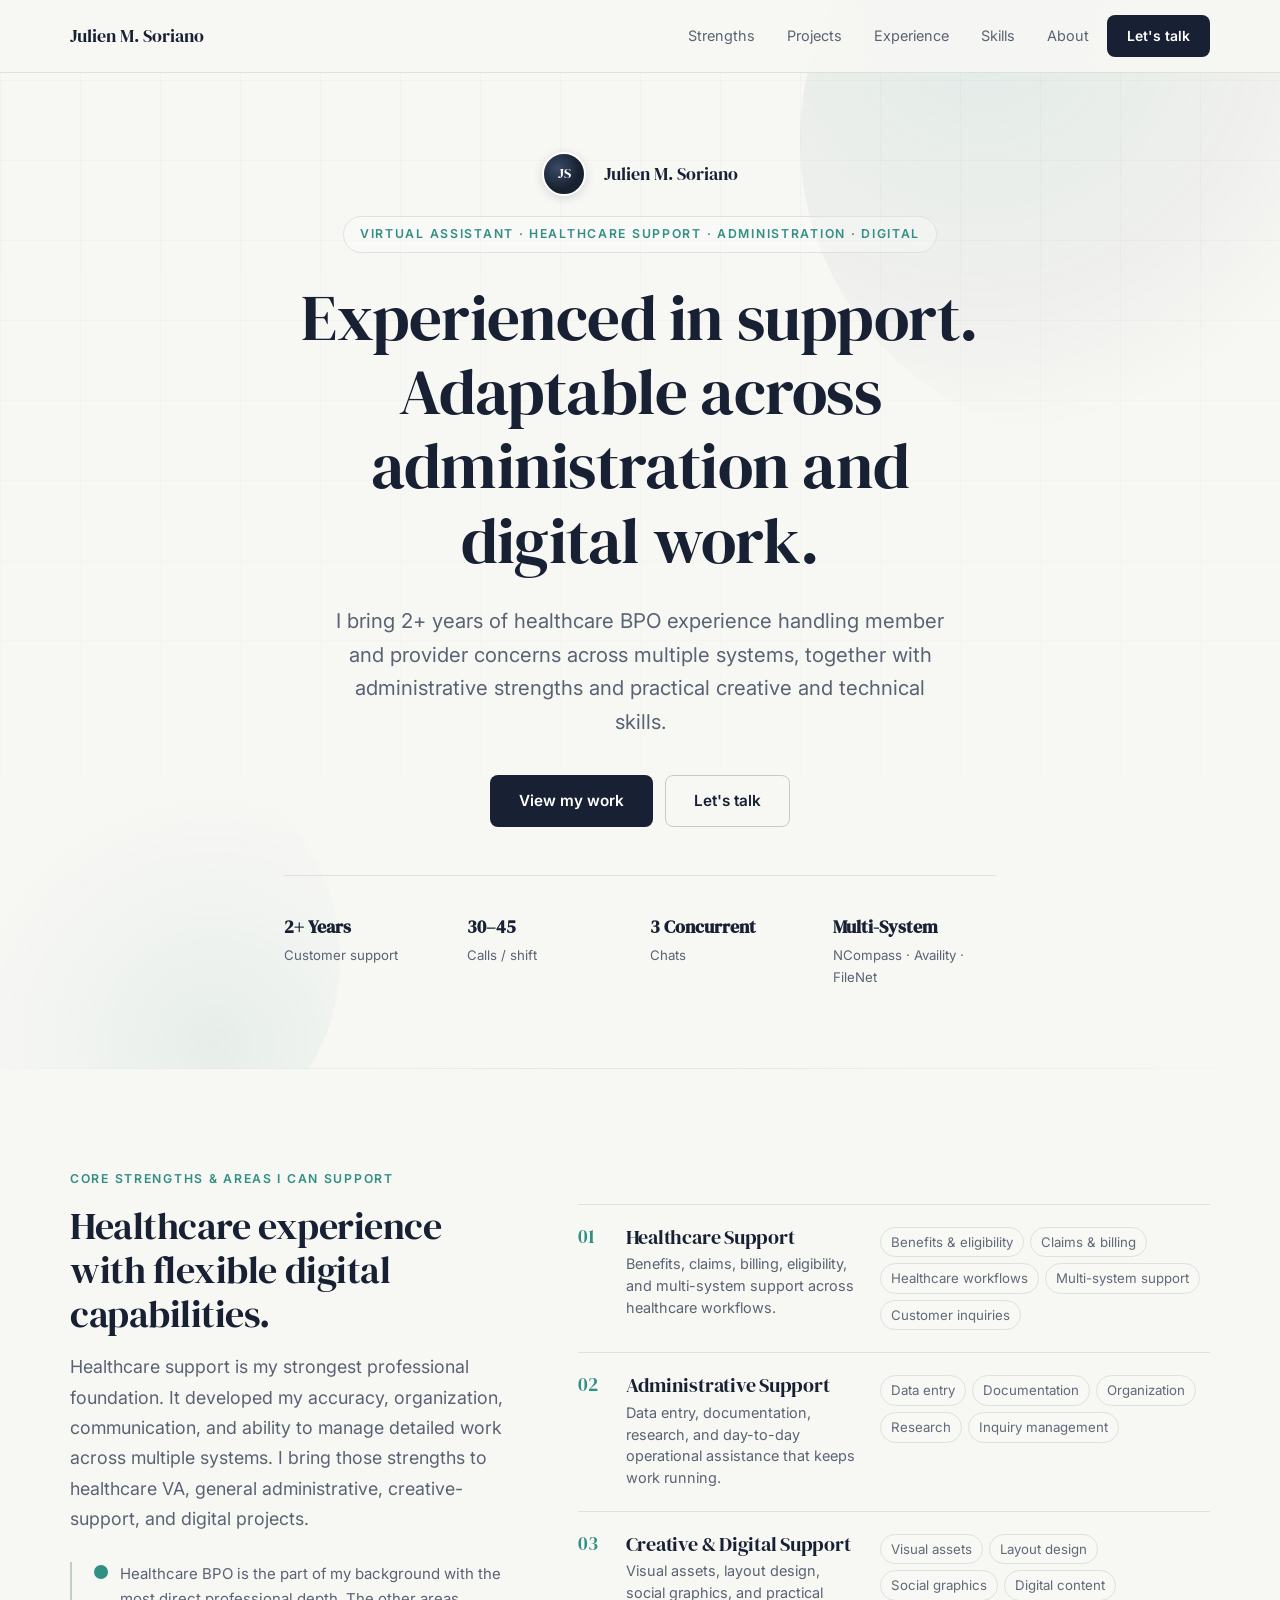
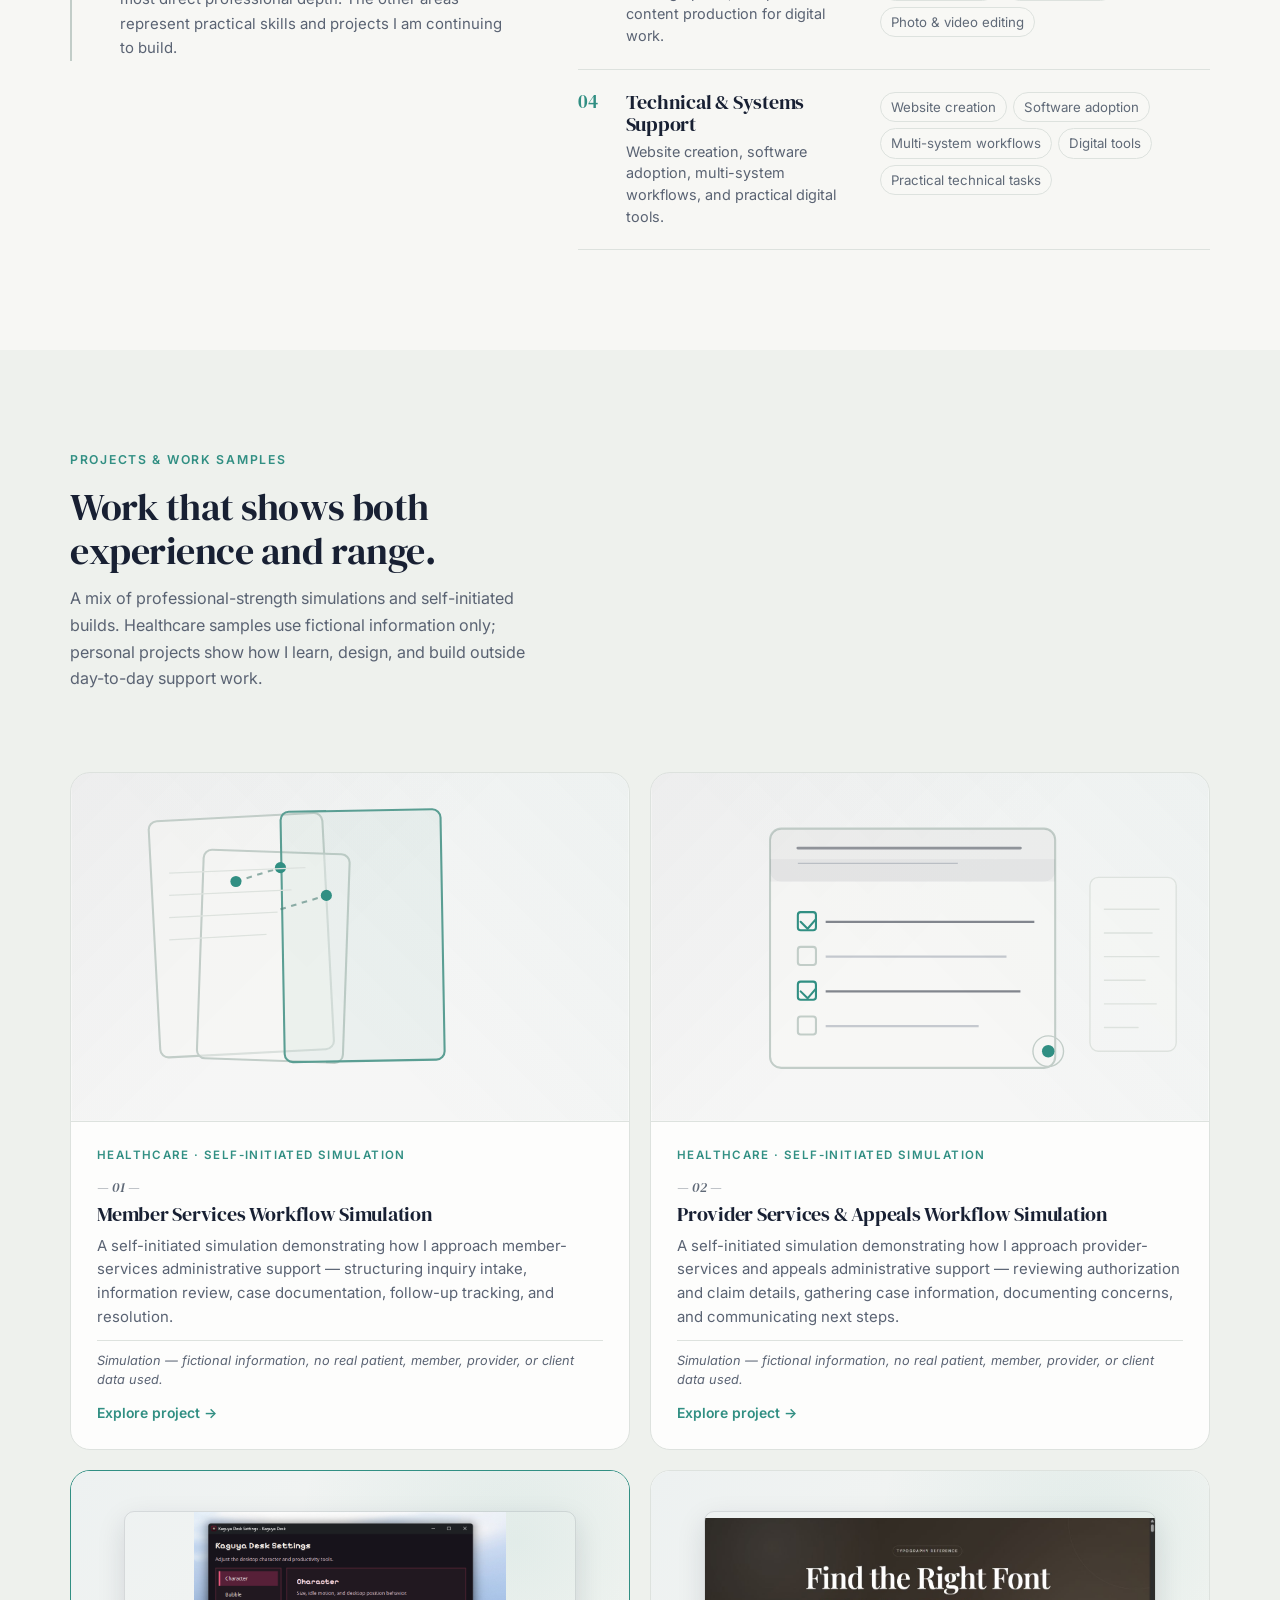
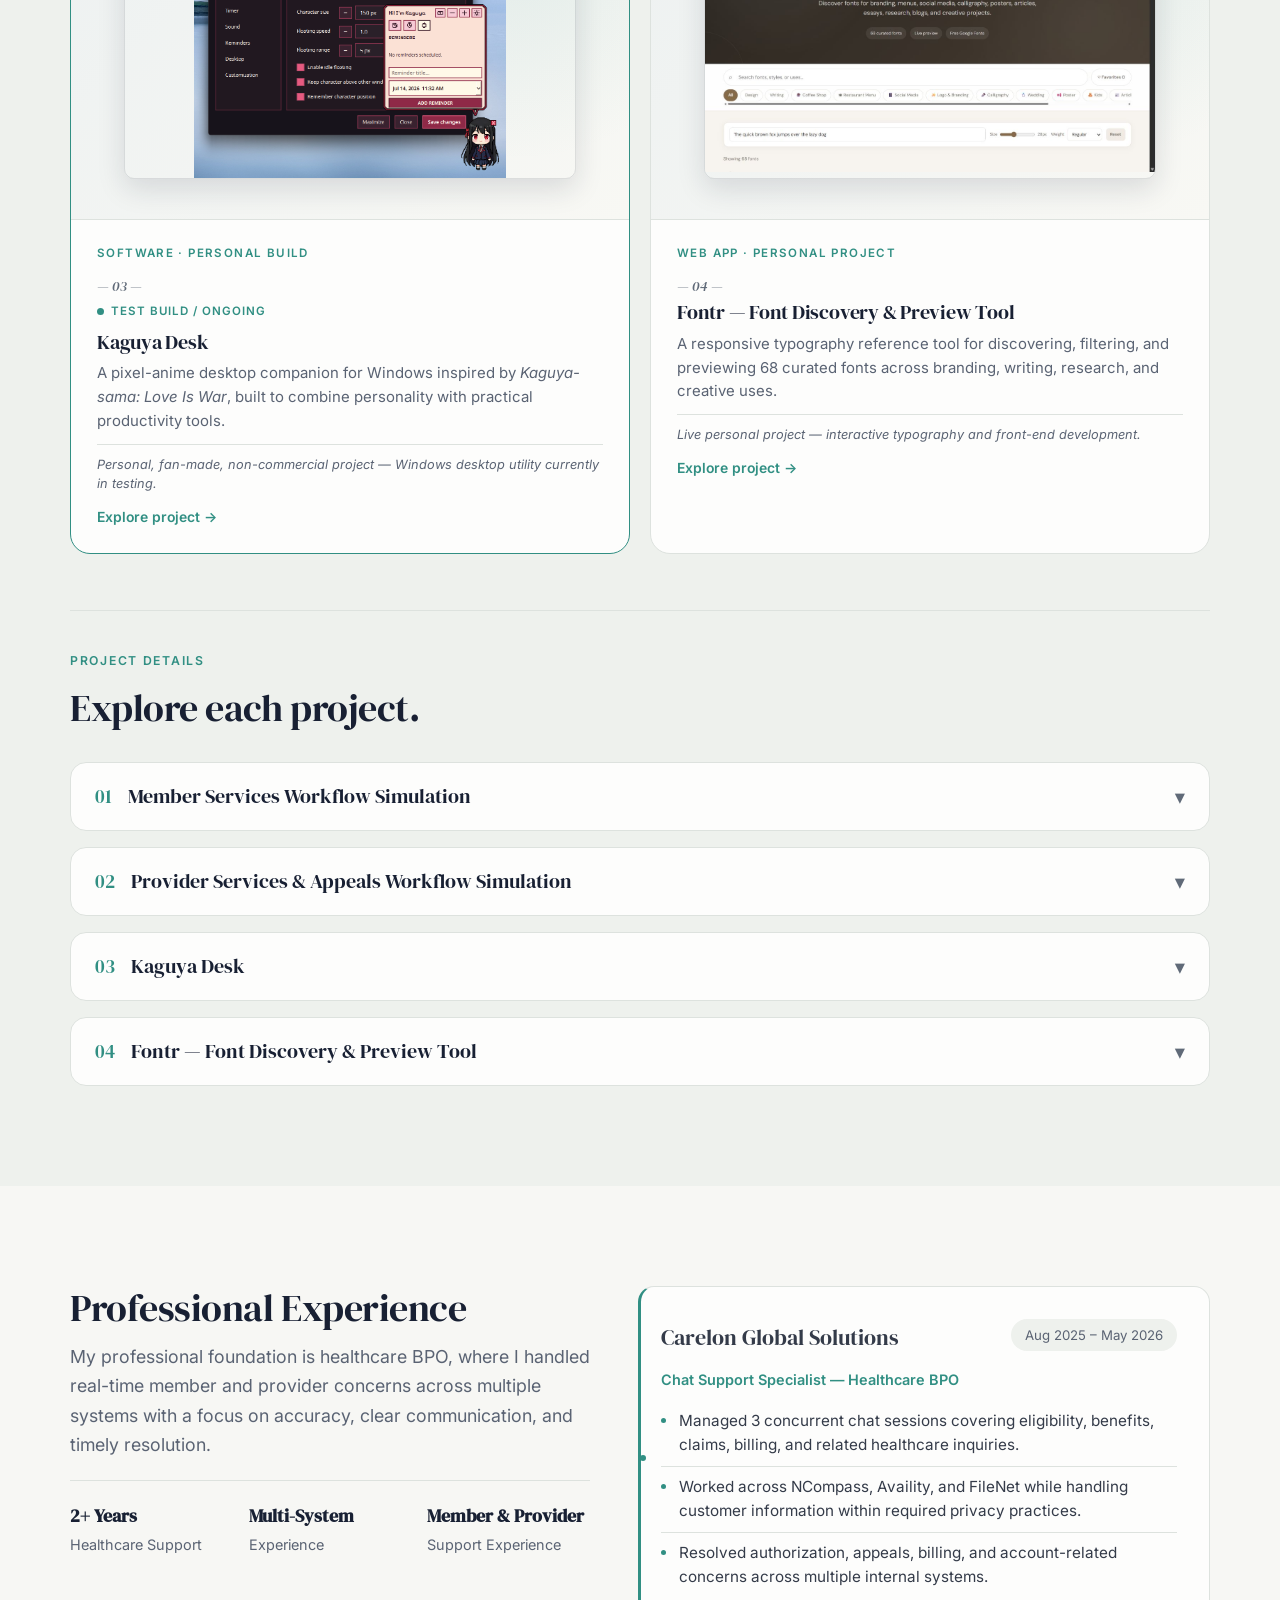
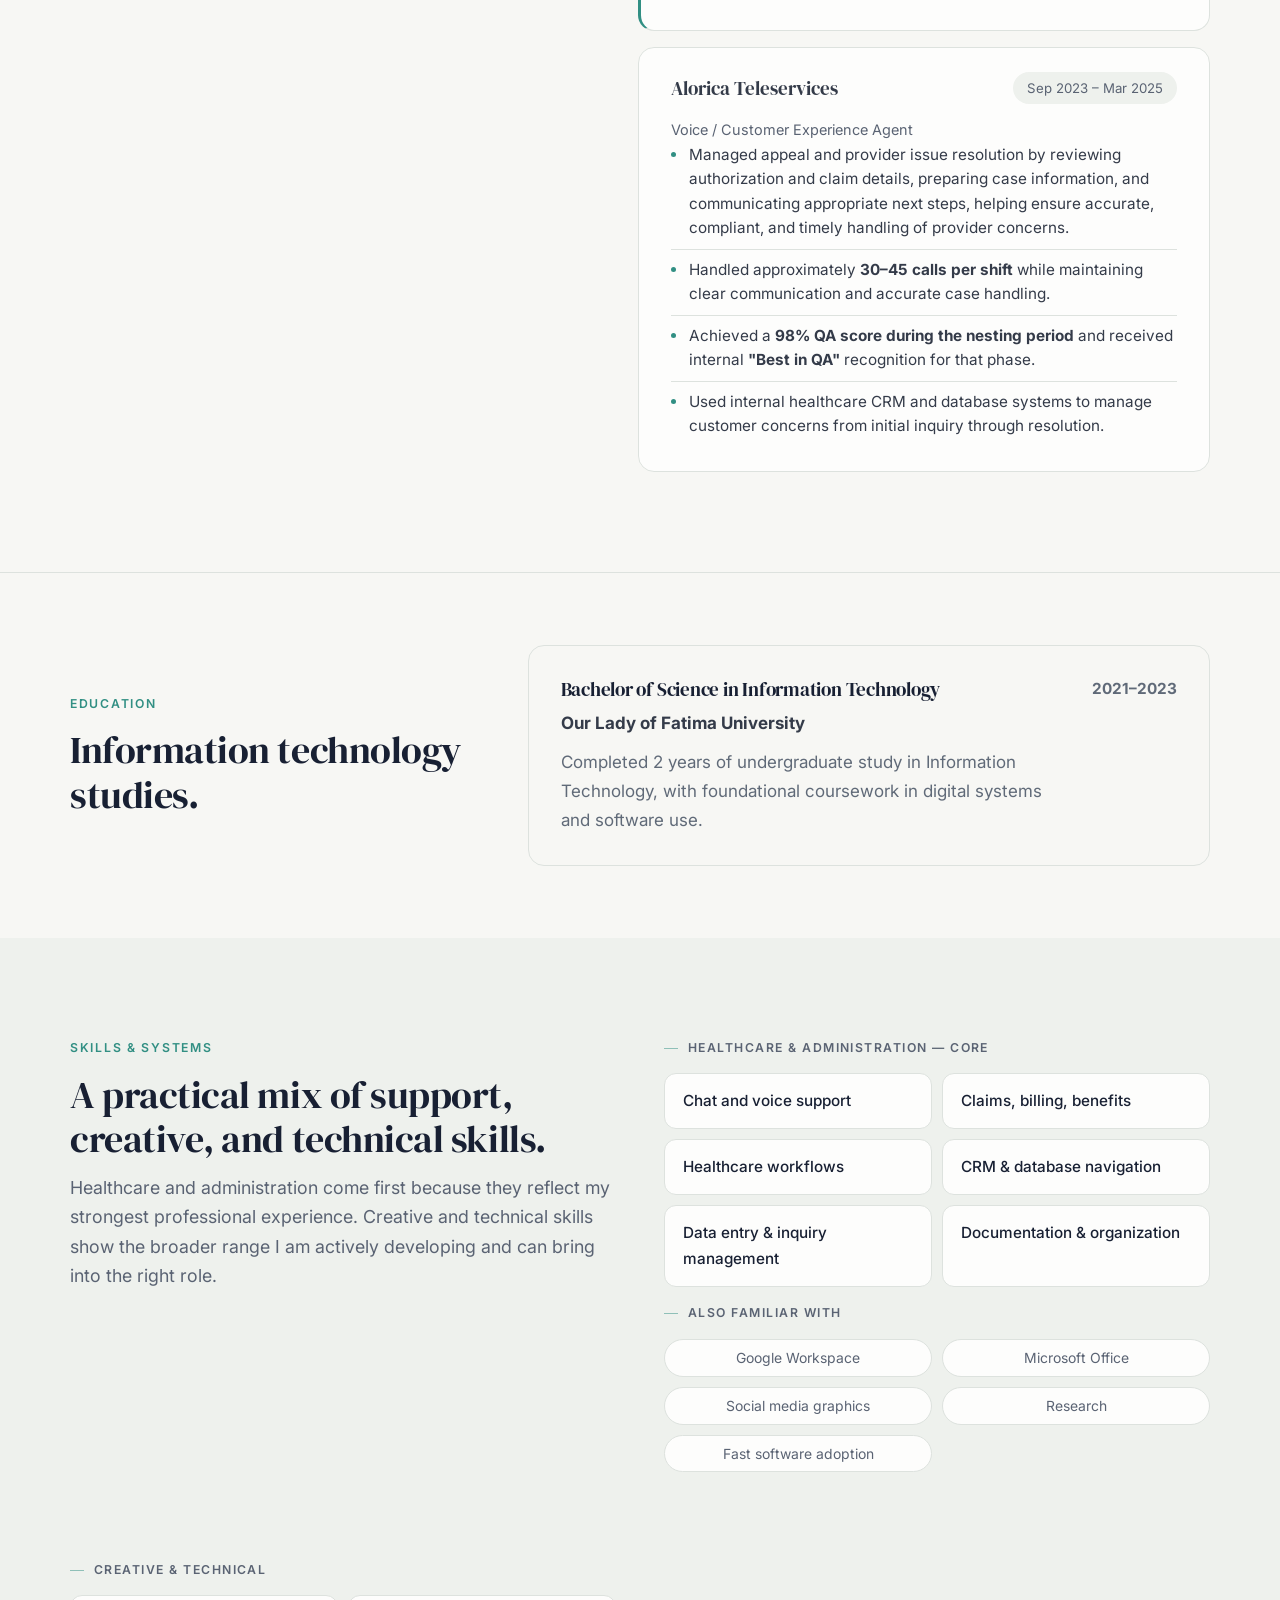
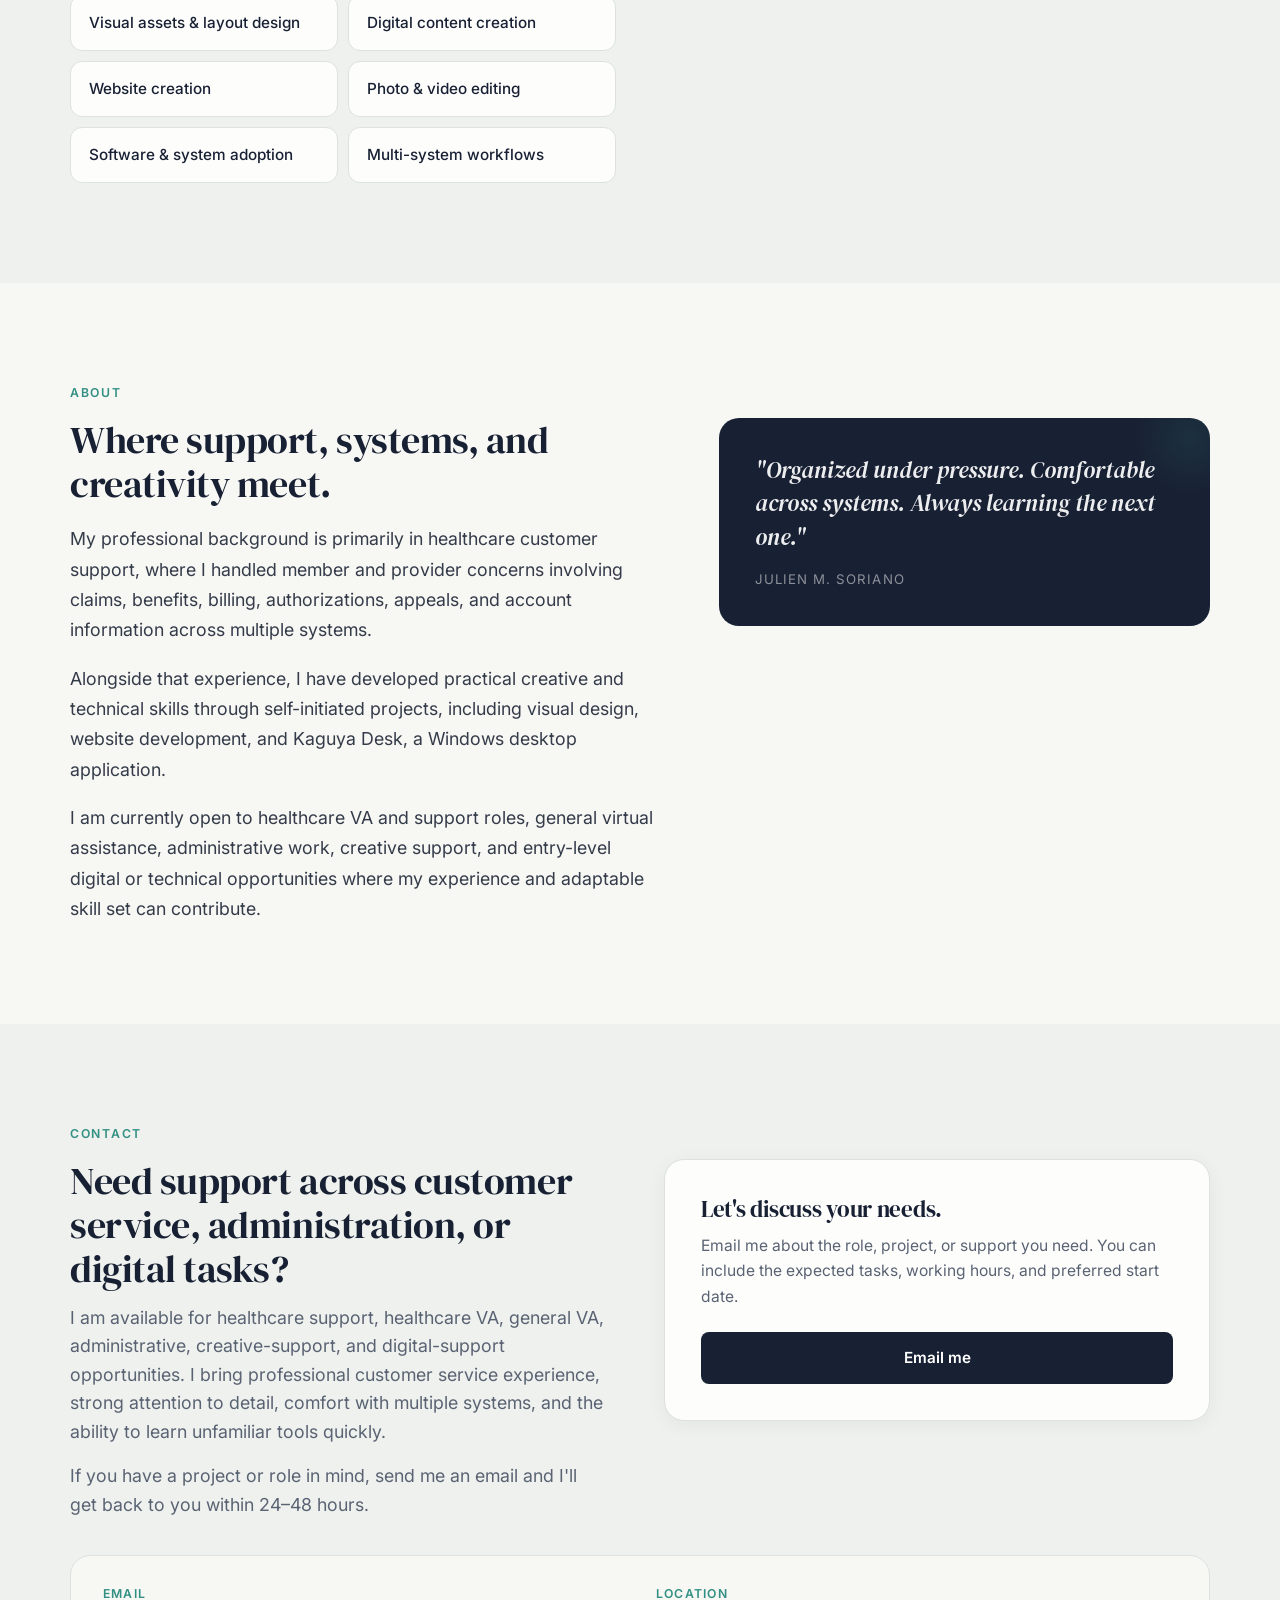
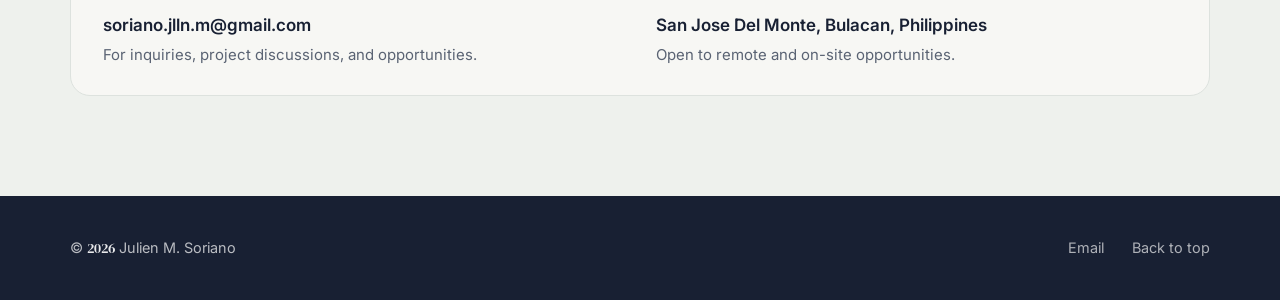
==== index.html @ 6f24c3a1 "Add sitemap.xml and robots.txt for SEO" ====
<!DOCTYPE html>
<html lang="en">
<head>
<meta charset="UTF-8">
<meta name="viewport" content="width=device-width, initial-scale=1.0">
<title>Julien M. Soriano | Virtual Assistant &amp; Support Professional</title>
<meta name="description" content="Virtual assistant and support professional with 2+ years of healthcare BPO experience, administrative strengths, and practical creative and technical skills.">
<link rel="icon" type="image/svg+xml" href="assets/favicon.svg">
<link rel="sitemap" type="application/xml" href="/sitemap.xml">
<link rel="preconnect" href="https://fonts.googleapis.com">
<link rel="preconnect" href="https://fonts.gstatic.com" crossorigin>
<link href="https://fonts.googleapis.com/css2?family=DM+Serif+Display&family=Inter:wght@400;500;600&display=swap" rel="stylesheet">
<style>
:root {
  --primary:#182033;
  --primary-soft:#2a3550;
  --teal:#318F83;
  --teal-soft:#5a9e93;
  --teal-muted:#4a7e73;
  --surface:#F7F7F4;
  --surface-alt:#EEF1ED;
  --surface-card:#FDFDFC;
  --body:#343B49;
  --body-muted:#5a6373;
  --body-light:#606A78;
  --border:#DDE2DE;
  --border-strong:#C2CDC8;
  --max-width:1140px;
  --nav-height:72px;
  --section-y:100px;
  --section-y-mobile:72px;
  --radius-sm:8px;
  --radius-md:12px;
  --radius-lg:16px;
  --radius-xl:20px;
  --shadow-soft:0 4px 20px rgba(24,32,51,.05);
  --shadow-card:0 8px 32px rgba(24,32,51,.07);
  --ease:cubic-bezier(.2,.7,.2,1);
  --ease-out:cubic-bezier(.16,1,.3,1);
  --transition:180ms var(--ease);
  --transition-slow:450ms var(--ease);
}

*, *::before, *::after { box-sizing:border-box; margin:0; padding:0; }
html { scroll-behavior:smooth; font-size:17px; scroll-padding-top:82px; }
body {
  font-family:'Inter',system-ui,-apple-system,sans-serif;
  color:var(--body); background:var(--surface);
  line-height:1.7; -webkit-font-smoothing:antialiased;
  text-rendering:optimizeLegibility;
  overflow-x:hidden;
}
h1,h2,h3,h4 {
  font-family:'DM Serif Display',Georgia,serif;
  font-weight:400; line-height:1.15; color:var(--primary);
  letter-spacing:-.012em;
}
h1 { font-size:clamp(2.6rem,5.5vw,3.8rem); }
h2 { font-size:clamp(1.7rem,3vw,2.4rem); }
h3 { font-size:clamp(1.1rem,1.8vw,1.35rem); }
p { margin:0; }
a { color:inherit; text-decoration:none; }
img { display:block; max-width:100%; height:auto; }
button, a { -webkit-tap-highlight-color:transparent; }
:focus-visible { outline:2px solid var(--teal); outline-offset:3px; border-radius:4px; }
::selection { background:rgba(49,143,131,.18); color:var(--primary); }

.wrap { width:min(var(--max-width),calc(100% - 64px)); margin:0 auto; }
@media (max-width:640px) { .wrap { width:min(var(--max-width),calc(100% - 40px)); } }
@media (max-width:480px) { html { font-size:16px; scroll-padding-top:78px; } .wrap { width:min(var(--max-width),calc(100% - 32px)); } }

/* NAV */
.nav {
  position:fixed; inset:0 0 auto; z-index:1000;
  background:rgba(247,247,244,.88);
  border-bottom:1px solid var(--border);
  backdrop-filter:blur(16px); -webkit-backdrop-filter:blur(16px);
}
.nav-inner {
  width:min(var(--max-width),calc(100% - 64px)); height:var(--nav-height);
  margin:0 auto; display:flex; align-items:center; justify-content:space-between;
}
.nav-logo { font-family:'DM Serif Display',serif; font-size:1.05rem; color:var(--primary); }
.nav-links { display:flex; gap:4px; align-items:center; }
.nav-link { font-size:.85rem; color:var(--body-muted); padding:7px 14px; border-radius:var(--radius-sm); transition:color var(--transition),background var(--transition); }
.nav-link:hover { color:var(--primary); background:rgba(24,32,51,.04); }
.nav-cta { font-size:.82rem; font-weight:600; color:#fff; background:var(--primary); padding:9px 20px; border-radius:var(--radius-sm); transition:background var(--transition),transform var(--transition),box-shadow var(--transition); }
.nav-cta:hover { background:var(--teal); transform:translateY(-1px); box-shadow:0 6px 18px rgba(24,32,51,.1); }
@media (max-width:820px) { .nav-links { display:none; } }
@media (max-width:640px) { .nav-inner { width:min(var(--max-width),calc(100% - 40px)); } }
@media (max-width:480px) { .nav-inner { gap:12px; } }

/* HERO */
.hero {
  position:relative; padding:calc(var(--nav-height) + 80px) 0 80px;
  overflow:hidden; text-align:center; isolation:isolate;
}
.hero::after {
  content:''; position:absolute; inset:auto 0 0; height:1px;
  background:linear-gradient(90deg,transparent,var(--border),transparent);
  opacity:.8; z-index:1;
}
.hero-subtle-bg {
  position:absolute; inset:0; z-index:0; pointer-events:none; overflow:hidden;
}
.hero-shape {
  position:absolute; border-radius:50%;
  will-change:transform,opacity;
}
.hero-shape--1 {
  width:600px; height:600px; top:-160px; right:-120px;
  background:radial-gradient(circle at 30% 30%, rgba(49,143,131,.1) 0%, rgba(24,32,51,.03) 50%, transparent 70%);
  animation:heroFloatOne 18s var(--ease) infinite alternate;
}
.hero-shape--2 {
  width:420px; height:420px; bottom:-100px; left:-80px;
  background:radial-gradient(circle at 70% 70%, rgba(49,143,131,.08) 0%, rgba(49,143,131,.02) 40%, transparent 60%);
  animation:heroFloatTwo 16s var(--ease) infinite alternate;
}
.hero-grid-lines {
  position:absolute; inset:0; z-index:0; pointer-events:none;
  background-image:
    linear-gradient(rgba(24,32,51,.024) 1px, transparent 1px),
    linear-gradient(90deg, rgba(24,32,51,.024) 1px, transparent 1px);
  background-size:80px 80px;
  mask-image:linear-gradient(to bottom,black 20%,transparent 90%);
  -webkit-mask-image:linear-gradient(to bottom,black 20%,transparent 90%);
}
.hero-content { position:relative; z-index:2; max-width:760px; margin:0 auto; padding:0 24px; }
.hero-identity {
  display:flex; align-items:center; justify-content:center; gap:18px;
  margin-bottom:20px;
}
.hero-photo {
  width:44px; height:44px; border-radius:50%;
  background:radial-gradient(circle at 35% 35%, #3a4a66 0%, #16202f 60%);
  display:flex; align-items:center; justify-content:center;
  font-family:'DM Serif Display',serif; font-size:.82rem; color:#fff;
  border:2px solid #fff; box-shadow:0 2px 10px rgba(24,32,51,.15);
  flex-shrink:0;
  transition:transform var(--transition),box-shadow var(--transition);
}
.hero-photo:hover { transform:translateY(-2px) rotate(1deg); box-shadow:0 7px 18px rgba(24,32,51,.14); }
.hero-name { font-family:'DM Serif Display',serif; font-size:1.05rem; color:var(--primary); }
.hero-eyebrow {
  display:inline-block; font-size:.72rem; font-weight:600; letter-spacing:.14em;
  text-transform:uppercase; color:var(--teal); margin-bottom:28px;
  padding:7px 16px; border:1px solid var(--border); border-radius:999px;
  background:rgba(255,255,255,.3);
}
.hero h1 { margin-bottom:26px; }
.hero-sub {
  font-size:clamp(1.05rem,1.8vw,1.2rem); color:var(--body-muted);
  max-width:620px; margin:0 auto 36px; line-height:1.65;
}
.hero-actions { display:flex; gap:12px; justify-content:center; flex-wrap:wrap; }
.btn {
  display:inline-flex; align-items:center; justify-content:center;
  min-height:48px; padding:12px 28px; font-size:.9rem; font-weight:600;
  border-radius:var(--radius-sm); border:1px solid transparent; cursor:pointer;
  transition:background var(--transition),border-color var(--transition),color var(--transition),transform var(--transition),box-shadow var(--transition);
}
.btn-primary { background:var(--primary); color:#fff; }
.btn-primary:hover { background:var(--teal); transform:translateY(-1px); box-shadow:0 7px 18px rgba(24,32,51,.1); }
.btn-primary:active { transform:translateY(0); box-shadow:none; }
.btn-secondary { color:var(--primary); border-color:var(--border-strong); background:transparent; }
.btn-secondary:hover { border-color:var(--primary); background:rgba(24,32,51,.03); transform:translateY(-1px); }
.btn-secondary:active { transform:translateY(0); }
.hero-proof {
  display:grid; grid-template-columns:repeat(4,1fr); gap:20px;
  margin-top:48px; padding-top:36px; border-top:1px solid var(--border);
  max-width:720px; margin-left:auto; margin-right:auto;
}
.hero-proof-item { font-size:.78rem; color:var(--body-muted); text-align:left; }
.hero-proof-item strong { display:block; font-size:1.05rem; color:var(--primary); font-weight:600; margin-bottom:2px; font-family:'DM Serif Display',serif; }
.hero-stagger {
  opacity:0; transform:translateY(18px); animation:heroEnter .65s var(--ease-out) forwards;
}
.hero-stagger:nth-child(1) { animation-delay:0ms; }
.hero-stagger:nth-child(2) { animation-delay:70ms; }
.hero-stagger:nth-child(3) { animation-delay:120ms; }
.hero-stagger:nth-child(4) { animation-delay:180ms; }
.hero-stagger:nth-child(5) { animation-delay:280ms; }
.hero-stagger:nth-child(6) { animation-delay:370ms; }
.hero-stagger:nth-child(7) { animation-delay:470ms; }
@keyframes heroEnter { to { opacity:1; transform:none; } }
@keyframes heroFloatOne { from { transform:translate3d(0,0,0) scale(1); } to { transform:translate3d(-16px,12px,0) scale(1.025); } }
@keyframes heroFloatTwo { from { transform:translate3d(0,0,0) scale(1); } to { transform:translate3d(14px,-10px,0) scale(1.02); } }
@media (max-width:760px) {
  .hero { padding:calc(var(--nav-height) + 50px) 0 50px; }
  .hero-shape--1 { width:400px; height:400px; top:-100px; right:-60px; }
  .hero-shape--2 { width:280px; height:280px; bottom:-60px; left:-40px; }
  .hero-grid-lines { background-size:40px 40px; }
  .hero-proof { grid-template-columns:repeat(2,1fr); gap:18px 20px; }
  .hero-actions { flex-direction:column; align-items:stretch; }
  .btn { width:100%; }
}
@media (max-width:480px) {
  .hero-identity { gap:14px; }
  .hero-photo { width:38px; height:38px; }
  .hero-name { font-size:.95rem; }
  .hero-proof-item { font-size:.76rem; }
  .hero-proof-item strong { font-size:.95rem; }
}

/* SECTION */
.section { padding:var(--section-y) 0; position:relative; }
.section-alt { background:var(--surface-alt); }
.section-thin-rule { border:0; border-top:1px solid var(--border); margin:0; width:100%; }
@media (max-width:640px) { .section { padding:var(--section-y-mobile) 0; } }

.eyebrow {
  display:block; font-size:.72rem; font-weight:600; letter-spacing:.14em;
  text-transform:uppercase; color:var(--teal); margin-bottom:14px;
}
.section-heading { max-width:24ch; margin-bottom:48px; }
.section-subheading { font-size:.95rem; color:var(--body-muted); max-width:60ch; line-height:1.65; margin-bottom:40px; }

/* COMPOSITION */
.composition-divider {
  width:100%; height:0; border-top:1px solid var(--border);
  margin:0;
}
.composition-note {
  display:flex; gap:12px; align-items:flex-start; margin-top:28px; margin-bottom:0;
  padding-left:22px; border-left:2px solid var(--border-strong);
}
.composition-note-mark {
  width:14px; height:14px; border-radius:50%; background:var(--teal);
  flex-shrink:0; margin-top:3px;
}
.composition-note-text { font-size:.88rem; color:var(--body-muted); line-height:1.65; }

/* WHAT I CAN HELP WITH — Editorial layout */
.capabilities-section { padding:var(--section-y) 0; }
.capabilities-layout {
  display:grid; grid-template-columns:1fr 1.4fr; gap:56px; align-items:start;
}
.capabilities-intro { padding-right:8px; position:sticky; top:104px; }
.capabilities-intro h2 { margin-bottom:16px; }
.capabilities-intro p { font-size:1.05rem; color:var(--body-muted); line-height:1.7; margin-bottom:12px; }
.capabilities-rich-list { display:flex; flex-direction:column; gap:0; }
.capability-item {
  display:grid; grid-template-columns:48px 1fr minmax(0,1.3fr);
  gap:0; padding:22px 0; border-bottom:1px solid var(--border);
  align-items:start; transition:transform var(--transition),padding var(--transition);
}
.capability-item:first-child { border-top:1px solid var(--border); }
.capability-item:hover { transform:translateX(3px); }
.capability-number {
  font-family:'DM Serif Display',serif; font-size:1.1rem; color:var(--teal);
  padding-top:1px; line-height:1;
}
.capability-title-block { padding-right:24px; }
.capability-title-block h3 { margin-bottom:4px; font-size:1.15rem; }
.capability-title-block p { font-size:.85rem; color:var(--body-muted); line-height:1.5; margin-bottom:0; }
.capability-skills-list { list-style:none; padding:0; margin:0; display:flex; flex-wrap:wrap; gap:6px; }
.capability-skill {
  font-size:.78rem; color:var(--body-light); padding:3px 10px;
  border:1px solid var(--border); border-radius:999px;
  background:rgba(247,247,244,.3); transition:background var(--transition),color var(--transition),border-color var(--transition);
}
.capability-skill:hover { background:var(--surface-card); color:var(--primary); border-color:var(--border-strong); }
@media (max-width:900px) { .capabilities-intro { position:static; } }
@media (max-width:760px) {
  .capabilities-layout { grid-template-columns:1fr; gap:32px; }
  .capabilities-intro { padding-right:0; padding-bottom:16px; }
}
@media (max-width:640px) {
  .capability-item { grid-template-columns:32px 1fr; padding:18px 0; }
  .capability-title-block { padding-right:0; }
  .capability-skills-list { grid-column:2; margin-top:8px; }
  .capability-item:hover { transform:none; }
}

/* SELECTED WORK — Editorial + composition */
.work-section { padding:var(--section-y) 0; }
.work-section-header {
  display:flex; justify-content:space-between; align-items:flex-end; flex-wrap:wrap; gap:16px;
  margin-bottom:40px;
}
.work-grid { display:grid; grid-template-columns:repeat(2,1fr); gap:20px; }
.work-card {
  background:var(--surface-card); border:1px solid var(--border);
  border-radius:var(--radius-xl); overflow:hidden;
  transition:border-color var(--transition),box-shadow var(--transition),transform var(--transition);
  display:flex; flex-direction:column;
}
.work-card:hover { border-color:var(--border-strong); box-shadow:var(--shadow-card); transform:translateY(-2px); }
.work-card-visual {
  aspect-ratio:16/10; position:relative; overflow:hidden;
  background:
    linear-gradient(135deg, rgba(24,32,51,.04) 0%, transparent 50%),
    linear-gradient(225deg, rgba(49,143,131,.04) 0%, transparent 60%);
  border-bottom:1px solid var(--border);
}
.work-card-visual img {
  width:100%; height:100%; object-fit:cover;
  transition:transform 500ms var(--ease);
}
.work-card:hover .work-card-visual img { transform:scale(1.035); }
.work-card-visual--screenshot {
  display:flex;
  align-items:center;
  justify-content:center;
  padding:22px;
  background:
    radial-gradient(circle at 80% 20%,rgba(49,143,131,.09),transparent 42%),
    linear-gradient(135deg,#edf1f1 0%,#f8f8f4 100%);
}
.work-card-visual--screenshot img {
  width:88%;
  height:88%;
  object-fit:contain;
  border:1px solid rgba(24,32,51,.12);
  border-radius:10px;
  box-shadow:0 10px 28px rgba(24,32,51,.13);
}
.work-card-visual-inner {
  position:absolute; inset:0; display:flex; align-items:center; justify-content:center;
  font-size:.72rem; color:var(--body-light); letter-spacing:.1em; text-transform:uppercase;
  font-weight:600;
}
.work-card-visual-inner::before {
  content:''; position:absolute; width:32px; height:32px; border:1.5px solid var(--border-strong); border-radius:50%;
  opacity:.4;
}
.work-card-visual-inner::after {
  content:''; position:absolute; width:80px; height:1px; background:var(--border);
  margin-top:6px;
}
.work-card-visual-inner.has-content::before,
.work-card-visual-inner.has-content::after { display:none; }
.work-card-visual-inner svg {
  width:100%; height:100%; display:block;
}
.work-card-body { padding:24px 26px; flex:1; display:flex; flex-direction:column; }
.work-card-category { font-size:.68rem; font-weight:600; letter-spacing:.12em; text-transform:uppercase; color:var(--teal); margin-bottom:10px; }
.work-card-number { font-family:'DM Serif Display',serif; font-size:.85rem; color:var(--body-light); margin-bottom:4px; font-style:italic; }
.work-card-body h3 { margin-bottom:8px; font-size:1.15rem; }
.work-card-body p { font-size:.88rem; color:var(--body-muted); line-height:1.6; }
.work-type-label {
  display:block;
  font-size:.75rem;
  color:var(--body-muted);
  font-style:italic;
  margin-top:10px;
  padding-top:10px;
  border-top:1px solid var(--border);
  line-height:1.5;
}
.work-explore-link {
  display:inline-block;
  font-size:.82rem;
  font-weight:600;
  color:var(--teal);
  margin-top:12px;
  transition:color var(--transition), opacity var(--transition);
}
.work-explore-link:hover { color:var(--primary); opacity:.85; }

/* Project detail accordion */
.work-details-section {
  margin-top:56px;
  padding-top:40px;
  border-top:1px solid var(--border);
}
.work-detail-block {
  background:var(--surface-card);
  border:1px solid var(--border);
  border-radius:var(--radius-lg);
  margin-bottom:16px;
  overflow:hidden;
  transition:border-color var(--transition), box-shadow var(--transition);
}
.work-detail-block:last-child { margin-bottom:0; }
.work-detail-block:hover {
  border-color:var(--border-strong);
  box-shadow:var(--shadow-card);
}
.work-detail-toggle {
  display:flex;
  align-items:center;
  gap:16px;
  width:100%;
  padding:20px 24px;
  background:transparent;
  border:0;
  cursor:pointer;
  font-family:inherit;
  font-size:1rem;
  text-align:left;
  transition:background var(--transition);
}
.work-detail-toggle:hover { background:rgba(24,32,51,.02); }
.work-detail-number {
  font-family:'DM Serif Display',serif;
  font-size:1.1rem;
  color:var(--teal);
  flex-shrink:0;
}
.work-detail-title {
  font-family:'DM Serif Display',serif;
  font-size:1.15rem;
  color:var(--primary);
  flex:1;
}
.work-detail-chevron {
  font-size:1.2rem;
  color:var(--body-light);
  transition:transform var(--transition-slow);
  flex-shrink:0;
}
.work-detail-block.open .work-detail-chevron { transform:rotate(180deg); }
.work-detail-content { display:none; }
.work-detail-block.open .work-detail-content {
  display:block;
  animation:slideDown .35s var(--ease-out) both;
}
@keyframes slideDown {
  from { opacity:0; transform:translateY(-8px); }
  to { opacity:1; transform:none; }
}
.work-detail-grid {
  display:grid;
  grid-template-columns:1fr 1fr;
  gap:24px 32px;
  padding:0 24px 8px;
}
.work-detail-subheading {
  font-family:'DM Serif Display',serif;
  font-size:1.05rem;
  color:var(--primary);
  margin-bottom:8px;
}
.work-detail-grid > div p {
  font-size:.9rem;
  color:var(--body-muted);
  line-height:1.65;
}
.work-detail-skills {
  list-style:none;
  padding:0;
  display:flex;
  flex-wrap:wrap;
  gap:6px;
}
.work-detail-skills li {
  font-size:.78rem;
  color:var(--body);
  padding:3px 10px;
  border:1px solid var(--border);
  border-radius:999px;
  background:rgba(247,247,244,.3);
}
.work-detail-label {
  margin-top:8px;
  padding:16px 24px 20px;
  border-top:1px solid var(--border);
}
.work-detail-label p {
  font-size:.82rem;
  color:var(--body-muted);
  font-style:italic;
  line-height:1.55;
}

/* Project screenshot gallery */
.project-gallery {
  display:grid;
  grid-template-columns:repeat(2,minmax(0,1fr));
  gap:16px;
  padding:20px 24px 24px;
  border-top:1px solid var(--border);
}
.project-gallery-heading {
  grid-column:1/-1;
  margin-bottom:2px;
}
.project-shot {
  margin:0;
  overflow:hidden;
  border:1px solid var(--border);
  border-radius:var(--radius-md);
  background:linear-gradient(145deg,#edf1f1 0%,#f7f7f4 100%);
}
.project-shot--wide { grid-column:1/-1; }
.project-shot img {
  display:block;
  width:auto;
  height:auto;
  max-width:calc(100% - 32px);
  max-height:340px;
  margin:16px auto 0;
  object-fit:contain;
  object-position:center;
  background:#dce9f8;
  border:1px solid rgba(24,32,51,.1);
  border-radius:8px;
  box-shadow:0 8px 22px rgba(24,32,51,.1);
}
.project-shot--wide img {
  max-width:min(820px,calc(100% - 40px));
  max-height:480px;
  margin-top:20px;
}
.project-shot figcaption {
  width:100%;
  margin-top:16px;
  padding:11px 14px 13px;
  font-size:.78rem;
  line-height:1.5;
  color:var(--body-muted);
  background:var(--surface-card);
  border-top:1px solid var(--border);
}
@media (max-width:680px) {
  .project-gallery { grid-template-columns:1fr; padding:18px; }
  .project-gallery-heading,
  .project-shot--wide { grid-column:auto; }
  .project-shot img,
  .project-shot--wide img {
    max-width:calc(100% - 28px);
    max-height:none;
    margin-top:14px;
  }
}

/* Workflow diagram inline */
.workflow-diagram {
  display:flex;
  align-items:center;
  justify-content:center;
  flex-wrap:wrap;
  gap:0;
  padding:12px 0 8px;
}
.workflow-step {
  display:flex;
  flex-direction:column;
  align-items:center;
  gap:6px;
}
.workflow-step-circle {
  width:34px;
  height:34px;
  border-radius:50%;
  background:var(--surface-alt);
  border:2px solid var(--teal);
  display:flex;
  align-items:center;
  justify-content:center;
  font-family:'DM Serif Display',serif;
  font-size:.85rem;
  color:var(--teal);
  flex-shrink:0;
}
.workflow-step-label {
  font-size:.78rem;
  color:var(--body);
  font-weight:500;
  white-space:nowrap;
}
.workflow-arrow {
  font-size:1.1rem;
  color:var(--teal);
  padding:0 6px;
  font-weight:600;
}

/* Case tracker table */
.table-scroll-wrapper {
  overflow-x:auto;
  -webkit-overflow-scrolling:touch;
  margin:0 -24px;
  padding:0 24px;
}
.case-tracker-table {
  width:100%;
  border-collapse:collapse;
  font-size:.78rem;
  margin-top:4px;
}
.case-tracker-table th {
  text-align:left;
  font-size:.68rem;
  font-weight:600;
  letter-spacing:.08em;
  text-transform:uppercase;
  color:var(--body-muted);
  padding:8px 10px;
  border-bottom:1.5px solid var(--border-strong);
  background:rgba(24,32,51,.02);
}
.case-tracker-table td {
  padding:8px 10px;
  border-bottom:1px solid var(--border);
  color:var(--body);
  vertical-align:top;
}
.case-tracker-table tr:last-child td { border-bottom:0; }
.case-tracker-table tr:hover td { background:rgba(49,143,131,.04); }

/* Case note block */
.case-note-block {
  display:flex;
  flex-direction:column;
  gap:0;
  font-size:.85rem;
}
.case-note-field {
  display:grid;
  grid-template-columns:120px 1fr;
  gap:16px;
  padding:10px 0;
  border-top:1px solid var(--border);
  align-items:start;
}
.case-note-field:first-child { border-top:0; padding-top:0; }
.case-note-label {
  font-size:.72rem;
  font-weight:600;
  letter-spacing:.08em;
  text-transform:uppercase;
  color:var(--teal);
  flex-shrink:0;
  padding-top:2px;
}
.case-note-value {
  color:var(--body);
  line-height:1.6;
}

@media (max-width:760px) {
  .workflow-diagram { gap:4px; }
  .workflow-step-circle { width:28px; height:28px; font-size:.75rem; }
  .workflow-step-label { font-size:.7rem; }
  .workflow-arrow { padding:0 3px; }
  .case-tracker-table { font-size:.72rem; min-width:700px; }
  .case-tracker-table th, .case-tracker-table td { padding:6px 8px; white-space:nowrap; }
  .case-tracker-table td:nth-child(5) { white-space:normal; min-width:200px; }
  .case-note-field { grid-template-columns:100px 1fr; gap:10px; }
  .case-note-label { font-size:.68rem; }
}

@media (max-width:760px) {
  .work-grid { grid-template-columns:1fr; }
  .work-detail-grid { grid-template-columns:1fr; gap:16px; }
  .work-detail-toggle { padding:16px 18px; }
  .work-detail-content { padding:0 18px; }
  .work-detail-label { padding:12px 18px 16px; }
  .work-detail-grid { padding:0 18px 4px; }
}

/* FLEXIBLE POSITIONING + PROJECT STATUS */
.work-card--featured { border-color:var(--teal); }
.work-card--featured:hover { border-color:var(--teal); }
.work-card--coming { background:linear-gradient(180deg,var(--surface-card),rgba(238,241,237,.55)); }
.work-status {
  display:inline-flex; align-items:center; gap:7px;
  font-size:.68rem; font-weight:600; letter-spacing:.08em; text-transform:uppercase;
  color:var(--body-muted); margin-bottom:10px;
}
.work-status::before {
  content:''; width:7px; height:7px; border-radius:50%; background:var(--border-strong);
}
.work-status--live { color:var(--teal); }
.work-status--live::before { background:var(--teal); }
.work-card-visual--kaguya {
  background:radial-gradient(circle at 68% 35%, rgba(49,143,131,.16), transparent 34%), linear-gradient(135deg,#f4f7f5,#eef1ed);
}
.kaguya-mini {
  position:absolute; inset:20px; display:grid; place-items:center;
}
.kaguya-window {
  width:min(86%,310px); border:1px solid var(--border-strong); border-radius:14px;
  background:rgba(253,253,252,.9); box-shadow:0 14px 36px rgba(24,32,51,.12); overflow:hidden;
}
.kaguya-bar {
  height:26px; display:flex; align-items:center; gap:5px; padding:0 10px;
  background:var(--primary);
}
.kaguya-dot { width:6px; height:6px; border-radius:50%; background:rgba(255,255,255,.55); }
.kaguya-main { min-height:145px; display:grid; grid-template-columns:92px 1fr; gap:12px; padding:14px; align-items:center; }
.kaguya-character {
  width:76px; height:100px; border-radius:10px 10px 16px 16px;
  background:linear-gradient(160deg,#fff,#eef3f1); border:1px solid var(--border);
  display:grid; place-items:center; color:var(--teal); font-family:'DM Serif Display',serif; font-size:1.15rem;
}
.kaguya-bubble { border:1px solid var(--border); border-radius:12px; padding:11px; background:#fff; }
.kaguya-bubble strong { display:block; color:var(--primary); font-family:'DM Serif Display',serif; font-size:1rem; margin-bottom:5px; }
.kaguya-line { height:7px; border-radius:99px; background:var(--border); margin-top:7px; }
.kaguya-line.short { width:62%; }
.direction-note {
  margin-top:28px; padding:16px 18px; border:1px solid var(--border); border-radius:var(--radius-md);
  background:var(--surface-card); color:var(--body-muted); font-size:.86rem; line-height:1.6;
}
.direction-note strong { color:var(--primary); }

/* EXPERIENCE — Timeline layout */
.experience-section { padding:var(--section-y) 0; }
.experience-layout {
  display:grid; grid-template-columns:1fr 1.1fr; gap:48px; align-items:start;
}
.experience-intro h2 { margin-bottom:12px; }
.experience-intro p { font-size:1.05rem; color:var(--body-muted); line-height:1.65; }
.experience-summary {
  display:grid; grid-template-columns:repeat(3,1fr); gap:16px;
  margin-top:20px; padding-top:20px; border-top:1px solid var(--border);
  font-size:.85rem; color:var(--body-muted);
}
.experience-summary-item strong { display:block; font-size:1.05rem; color:var(--primary); font-family:'DM Serif Display',serif; margin-bottom:2px; }
.experience-timeline { display:flex; flex-direction:column; gap:16px; }
.experience-card {
  background:var(--surface-card); border:1px solid var(--border);
  border-radius:var(--radius-lg); padding:32px;
  transition:border-color var(--transition),box-shadow var(--transition),transform var(--transition);
  position:relative;
}
.experience-card-primary {
  border-left:3px solid var(--teal); padding-left:20px;
}
.experience-card-primary::before {
  content:''; position:absolute; left:-1px; top:50%; transform:translateY(-50%);
  width:6px; height:6px; border-radius:50%; background:var(--teal);
}
.experience-card:hover { border-color:var(--border-strong); box-shadow:var(--shadow-card); transform:translateY(-2px); }
.experience-header { display:flex; justify-content:space-between; align-items:flex-start; flex-wrap:wrap; gap:8px; margin-bottom:12px; }
.experience-header-block { display:flex; justify-content:space-between; align-items:flex-start; flex-wrap:wrap; gap:8px; margin-bottom:12px; }
.experience-company { font-family:'DM Serif Display',serif; font-size:1.3rem; }
.experience-period { font-size:.78rem; color:var(--body-muted); background:var(--surface-alt); padding:5px 14px; border-radius:999px; }
.experience-role { font-size:.85rem; font-weight:600; color:var(--teal); margin-bottom:16px; }
.experience-list-items { list-style:none; padding:0; }
.experience-list-items li {
  padding:8px 0 8px 18px; font-size:.9rem; color:var(--body);
  border-top:1px solid var(--border); position:relative; line-height:1.6;
}
.experience-list-items li:first-child { border-top:0; padding-top:0; }
.experience-list-items li::before {
  content:''; position:absolute; left:0; top:17px;
  width:5px; height:5px; border-radius:50%; background:var(--teal);
}
.experience-list-items li:first-child::before { top:9px; }
.experience-card:not(.experience-card-primary) { padding:24px 32px; }
.experience-compact-content { display:flex; flex-direction:column; gap:2px; }
.experience-compact-main { display:flex; align-items:baseline; gap:16px; flex-wrap:wrap; }
.experience-compact-company { font-family:'DM Serif Display',serif; font-size:1.12rem; }
.experience-compact-role { font-size:.85rem; color:var(--body-muted); }
.experience-compact-period { font-size:.78rem; color:var(--body-muted); margin-top:8px; }
.experience-card:not(.experience-card-primary) .experience-role { margin-bottom:14px; }
@media (max-width:760px) {
  .experience-layout { grid-template-columns:1fr; gap:28px; }
  .experience-summary { grid-template-columns:1fr; gap:12px; }
  .experience-card:not(.experience-card-primary) { padding:20px; }
}
@media (max-width:480px) {
  .experience-card { padding:20px; }
  .experience-card-primary { padding-left:14px; }
}

/* EDUCATION — Compact academic background */
.education-section {
  padding:72px 0;
  border-top:1px solid var(--border);
}
.education-layout {
  display:grid; grid-template-columns:.75fr 1.25fr; gap:48px; align-items:center;
}
.education-layout h2 { margin-top:14px; max-width:420px; }
.education-card {
  display:flex; justify-content:space-between; gap:28px;
  padding:30px 32px; background:var(--surface); border:1px solid var(--border);
  border-radius:var(--radius-lg); box-shadow:var(--shadow-sm);
}
.education-card h3 { margin:0 0 7px; font-size:1.12rem; line-height:1.4; }
.education-school { color:var(--accent); font-weight:700; margin-bottom:10px; }
.education-card p { margin:0; color:var(--body-light); line-height:1.7; }
.education-period {
  flex:0 0 auto; color:var(--body-light); font-size:.9rem; font-weight:700; white-space:nowrap;
}
@media (max-width:760px) {
  .education-section { padding:56px 0; }
  .education-layout { grid-template-columns:1fr; gap:28px; }
}
@media (max-width:520px) {
  .education-card { flex-direction:column; gap:16px; padding:24px 22px; }
  .education-period { order:-1; }
}

/* SKILLS — Editorial grouped layout */
.skills-section { padding:var(--section-y) 0; }
.skills-layout { display:grid; grid-template-columns:1fr 1fr; gap:48px; align-items:start; }
.skills-intro h2 { margin-bottom:12px; }
.skills-intro p { font-size:1.05rem; color:var(--body-muted); line-height:1.65; }
.skills-group { margin-bottom:40px; }
.skills-group:last-child { margin-bottom:0; }
.skills-group-label {
  font-size:.72rem; font-weight:600; letter-spacing:.12em; text-transform:uppercase; color:var(--body-muted); margin-bottom:14px; display:flex; align-items:center; gap:10px;
}
.skills-group-label::before { content:''; width:14px; height:1px; background:var(--teal); opacity:.5; }
.skills-grid { display:grid; grid-template-columns:1fr 1fr; gap:10px; }
.skill-entry {
  background:var(--surface-card); border:1px solid var(--border);
  border-radius:var(--radius-md); padding:14px 18px;
  font-size:.9rem; font-weight:500; color:var(--primary);
  transition:border-color var(--transition),background var(--transition),transform var(--transition);
}
.skill-entry:hover { border-color:var(--border-strong); background:rgba(24,32,51,.02); transform:translateY(-1px); }
.skills-secondary-skills { display:grid; grid-template-columns:1fr 1fr; gap:10px; margin-top:16px; }
.skill-secondary {
  font-size:.82rem; color:var(--body-muted); padding:6px 12px;
  border:1px solid var(--border); border-radius:999px;
  background:var(--surface-card); transition:color var(--transition),background var(--transition),border-color var(--transition);
  text-align:center;
}
.skill-secondary:hover { color:var(--primary); background:var(--surface-alt); border-color:var(--border-strong); }
@media (max-width:760px) {
  .skills-layout { grid-template-columns:1fr; gap:28px; }
  .skills-grid { grid-template-columns:1fr; }
  .skills-secondary-skills { grid-template-columns:1fr; }
}

/* ABOUT — Editorial asymmetric layout */
.about-section { padding:var(--section-y) 0; }
.about-layout { display:grid; grid-template-columns:1.1fr .9fr; gap:48px; align-items:start; }
.about-copy { padding-right:8px; }
.about-copy h2 { margin-bottom:18px; }
.about-copy p { font-size:1.05rem; color:var(--body); line-height:1.7; margin-bottom:18px; max-width:68ch; }
.about-copy p:last-child { margin-bottom:0; }
.about-quote {
  background:var(--primary); color:rgba(255,255,255,.92);
  border-radius:var(--radius-xl); padding:36px;
  position:relative; overflow:hidden;
}
.about-quote::before {
  content:''; position:absolute; top:-40px; right:-40px;
  width:120px; height:120px; border-radius:50%;
  background:radial-gradient(circle at center, rgba(49,143,131,.15) 0%, transparent 70%);
}
.about-quote-text {
  position:relative; z-index:1; font-family:'DM Serif Display',serif; font-size:1.35rem; line-height:1.45; margin-bottom:14px; font-style:italic;
}
.about-quote-attribution {
  position:relative; z-index:1; font-size:.78rem; color:rgba(255,255,255,.5); letter-spacing:.08em; text-transform:uppercase;
}
.about-quote-qa { position:relative; z-index:1; margin-top:18px; padding-top:18px; border-top:1px solid rgba(255,255,255,.12); }
.about-quote-qa-label { font-size:.7rem; color:rgba(255,255,255,.4); letter-spacing:.1em; text-transform:uppercase; margin-bottom:4px; }
.about-quote-qa-value { font-size:.88rem; color:rgba(255,255,255,.75); }
.about-quote-qa-value strong { color:#fff; }
@media (max-width:760px) {
  .about-layout { grid-template-columns:1fr; gap:28px; }
  .about-copy { padding-right:0; padding-bottom:16px; }
  .about-quote { padding:28px; }
  .about-quote-text { font-size:1.15rem; }
}

/* CONTACT — Editorial form + info */
.contact-section { padding:var(--section-y) 0; }
.contact-layout { display:grid; grid-template-columns:1fr 1fr; gap:48px; align-items:start; }
.contact-intro { padding-right:8px; }
.contact-intro h2 { margin-bottom:12px; }
.contact-intro p { font-size:1.05rem; color:var(--body-muted); line-height:1.6; margin-bottom:16px; }
.contact-intro-note { font-size:.85rem; color:var(--body-light); }
.contact-email-card {
  background:var(--surface-card); border:1px solid var(--border);
  border-radius:var(--radius-xl); padding:36px;
  box-shadow:var(--shadow-soft);
}
.contact-email-card h3 { margin-bottom:10px; }
.contact-email-card p { font-size:.92rem; color:var(--body-muted); line-height:1.65; margin-bottom:22px; }
.contact-email-card .btn { width:100%; }
.contact-info-section {
  display:grid; grid-template-columns:repeat(2,1fr); gap:18px 32px;
  margin-top:20px; background:var(--surface); border:1px solid var(--border);
  border-radius:var(--radius-xl); padding:28px 32px;
}
.contact-info-item { min-width:0; }
.contact-info-label { font-size:.72rem; font-weight:600; letter-spacing:.1em; text-transform:uppercase; color:var(--teal); margin-bottom:6px; }
.contact-info-main { font-size:1rem; color:var(--primary); font-weight:600; margin-bottom:4px; overflow-wrap:anywhere; }
.contact-info-sub { font-size:.88rem; color:var(--body-muted); line-height:1.5; }
@media (max-width:760px) {
  .contact-layout { grid-template-columns:1fr; gap:28px; }
  .contact-intro { padding-right:0; padding-bottom:16px; }
  .contact-email-card { padding:28px; }
  .contact-info-section { grid-template-columns:1fr; padding:28px; }
}

/* FOOTER */
.footer { padding:40px 0; background:var(--primary); color:rgba(255,255,255,.7); }
.footer-inner { display:flex; justify-content:space-between; align-items:center; flex-wrap:wrap; gap:20px; }
.footer-copy { font-size:.85rem; }
.footer-copy-year { font-family:'DM Serif Display',serif; color:rgba(255,255,255,.9); }
.footer-links { display:flex; gap:28px; }
.footer-links a { color:rgba(255,255,255,.65); font-size:.85rem; transition:color var(--transition); }
.footer-links a:hover { color:#fff; }
@media (max-width:640px) { .footer-inner { flex-direction:column; align-items:flex-start; } }

/* REVEAL */
.reveal {
  opacity:0;
  transform:translateY(18px);
  transition:opacity 600ms var(--ease-out),transform 600ms var(--ease-out);
}
.reveal.visible { opacity:1; transform:none; }
.reveal-stagger-1.visible { transition-delay:60ms; }
.reveal-stagger-2.visible { transition-delay:120ms; }
.reveal-stagger-3.visible { transition-delay:180ms; }

/* RESPONSIVE SIMPLIFICATION */
@media (max-width:560px) {
  .hero-proof { gap:16px; }
  .work-card-body { padding:20px; }
  .contact-info-section { margin-top:14px; }
  .kaguya-main { grid-template-columns:70px 1fr; padding:10px; gap:8px; }
  .kaguya-character { width:60px; height:80px; }
}

/* REDUCED MOTION */
@media (prefers-reduced-motion:reduce) {
  html { scroll-behavior:auto; }
  *, *::before, *::after {
    animation-duration:.01ms !important;
    animation-iteration-count:1 !important;
    transition-duration:.01ms !important;
    scroll-behavior:auto !important;
  }
  .hero-stagger { opacity:1; transform:none; animation:none; }
  .hero-shape--1, .hero-shape--2 { animation:none; }
  .reveal { opacity:1; transform:none; }
  .capability-item:hover,
  .skill-entry:hover,
  .experience-card:hover,
  .work-card:hover,
  .btn-primary:hover,
  .btn-secondary:hover,
  .nav-cta:hover,
  .hero-photo:hover { transform:none; }
}
</style>
</head>
<body>

<!-- NAV -->
<header class="nav">
  <div class="nav-inner">
    <a href="#top" class="nav-logo" aria-label="Julien M. Soriano — Home">Julien M. Soriano</a>
    <nav class="nav-links" aria-label="Primary navigation">
      <a href="#capabilities" class="nav-link">Strengths</a>
      <a href="#work" class="nav-link">Projects</a>
      <a href="#experience" class="nav-link">Experience</a>
      <a href="#skills" class="nav-link">Skills</a>
      <a href="#about" class="nav-link">About</a>
      <a href="#contact" class="nav-cta">Let's talk</a>
    </nav>
  </div>
</header>

<!-- HERO -->
<section class="hero" id="top">
  <div class="hero-subtle-bg" aria-hidden="true">
    <div class="hero-shape hero-shape--1"></div>
    <div class="hero-shape hero-shape--2"></div>
    <div class="hero-grid-lines"></div>
  </div>
  <div class="wrap">
    <div class="hero-content">
      <div class="hero-identity hero-stagger">
        <div class="hero-photo" aria-hidden="true">JS</div>
        <span class="hero-name">Julien M. Soriano</span>
      </div>
      <span class="hero-eyebrow hero-stagger">Virtual Assistant · Healthcare Support · Administration · Digital</span>
      <h1 class="hero-stagger">Experienced in support.<br>Adaptable across administration and digital work.</h1>
      <p class="hero-sub hero-stagger">I bring 2+ years of healthcare BPO experience handling member and provider concerns across multiple systems, together with administrative strengths and practical creative and technical skills.</p>
      <div class="hero-actions hero-stagger">
        <a href="#work" class="btn btn-primary">View my work</a>
        <a href="#contact" class="btn btn-secondary">Let's talk</a>
      </div>
      <div class="hero-proof hero-stagger" aria-label="Professional highlights">
        <div class="hero-proof-item"><strong>2+ Years</strong>Customer support</div>
        <div class="hero-proof-item"><strong>30–45</strong>Calls / shift</div>
        <div class="hero-proof-item"><strong>3 Concurrent</strong>Chats</div>
        <div class="hero-proof-item"><strong>Multi-System</strong>NCompass · Availity · FileNet</div>
      </div>
    </div>
  </div>
</section>

<!-- WHAT I CAN HELP WITH -->
<section class="capabilities-section" id="capabilities">
  <div class="wrap">
    <span class="eyebrow">Core Strengths & Areas I Can Support</span>
    <div class="capabilities-layout">
      <div class="capabilities-intro">
        <h2>Healthcare experience with flexible digital capabilities.</h2>
        <p>Healthcare support is my strongest professional foundation. It developed my accuracy, organization, communication, and ability to manage detailed work across multiple systems. I bring those strengths to healthcare VA, general administrative, creative-support, and digital projects.</p>
        <div class="composition-note">
          <div class="composition-note-mark" aria-hidden="true"></div>
          <div class="composition-note-text">Healthcare BPO is the part of my background with the most direct professional depth. The other areas represent practical skills and projects I am continuing to build.</div>
        </div>
      </div>
      <div class="capabilities-rich-list">
        <div class="capability-item reveal">
          <div class="capability-number">01</div>
          <div class="capability-title-block">
            <h3>Healthcare Support</h3>
            <p>Benefits, claims, billing, eligibility, and multi-system support across healthcare workflows.</p>
          </div>
          <div class="capability-skills-list">
            <span class="capability-skill">Benefits & eligibility</span>
            <span class="capability-skill">Claims & billing</span>
            <span class="capability-skill">Healthcare workflows</span>
            <span class="capability-skill">Multi-system support</span>
            <span class="capability-skill">Customer inquiries</span>
          </div>
        </div>
        <div class="capability-item reveal reveal-stagger-1">
          <div class="capability-number">02</div>
          <div class="capability-title-block">
            <h3>Administrative Support</h3>
            <p>Data entry, documentation, research, and day-to-day operational assistance that keeps work running.</p>
          </div>
          <div class="capability-skills-list">
            <span class="capability-skill">Data entry</span>
            <span class="capability-skill">Documentation</span>
            <span class="capability-skill">Organization</span>
            <span class="capability-skill">Research</span>
            <span class="capability-skill">Inquiry management</span>
          </div>
        </div>
        <div class="capability-item reveal reveal-stagger-2">
          <div class="capability-number">03</div>
          <div class="capability-title-block">
            <h3>Creative & Digital Support</h3>
            <p>Visual assets, layout design, social graphics, and practical content production for digital work.</p>
          </div>
          <div class="capability-skills-list">
            <span class="capability-skill">Visual assets</span>
            <span class="capability-skill">Layout design</span>
            <span class="capability-skill">Social graphics</span>
            <span class="capability-skill">Digital content</span>
            <span class="capability-skill">Photo & video editing</span>
          </div>
        </div>
        <div class="capability-item reveal reveal-stagger-3">
          <div class="capability-number">04</div>
          <div class="capability-title-block">
            <h3>Technical & Systems Support</h3>
            <p>Website creation, software adoption, multi-system workflows, and practical digital tools.</p>
          </div>
          <div class="capability-skills-list">
            <span class="capability-skill">Website creation</span>
            <span class="capability-skill">Software adoption</span>
            <span class="capability-skill">Multi-system workflows</span>
            <span class="capability-skill">Digital tools</span>
            <span class="capability-skill">Practical technical tasks</span>
          </div>
        </div>
      </div>
    </div>
  </div>
</section>

<!-- SELECTED WORK -->
<section class="work-section section-alt" id="work">
  <div class="wrap">
    <div class="work-section-header">
      <div>
        <span class="eyebrow">Projects & Work Samples</span>
        <h2 class="section-heading" style="margin-bottom:12px;">Work that shows both experience and range.</h2>
        <p class="section-subheading" style="max-width:48ch;">A mix of professional-strength simulations and self-initiated builds. Healthcare samples use fictional information only; personal projects show how I learn, design, and build outside day-to-day support work.</p>
      </div>
    </div>
    <div class="work-grid">
      <article class="work-card reveal" id="card-01">
        <div class="work-card-visual">
          <div class="work-card-visual-inner has-content">
            <svg viewBox="0 0 400 250" fill="none" xmlns="http://www.w3.org/2000/svg" aria-hidden="true">
              <defs>
                <linearGradient id="bg01" x1="0" y1="0" x2="400" y2="250">
                  <stop offset="0%" stop-color="rgba(24,32,51,0.03)"/>
                  <stop offset="100%" stop-color="rgba(49,143,131,0.05)"/>
                </linearGradient>
              </defs>
              <rect width="400" height="250" fill="url(#bg01)"/>
              <rect x="55" y="35" width="125" height="170" rx="6" stroke="#C2CDC8" stroke-width="1.5" fill="rgba(247,247,244,0.35)" transform="rotate(-3 55 35)"/>
              <rect x="95" y="55" width="105" height="150" rx="6" stroke="#C2CDC8" stroke-width="1.5" fill="rgba(247,247,244,0.45)" transform="rotate(2 95 55)"/>
              <rect x="150" y="28" width="115" height="180" rx="6" stroke="#5a9e93" stroke-width="1.5" fill="rgba(90,158,147,0.07)" transform="rotate(-1 150 28)"/>
              <line x1="118" y1="78" x2="150" y2="68" stroke="#4a7e73" stroke-width="1.5" stroke-dasharray="4 4" opacity="0.6"/>
              <line x1="150" y1="98" x2="183" y2="88" stroke="#4a7e73" stroke-width="1.5" stroke-dasharray="4 4" opacity="0.6"/>
              <circle cx="118" cy="78" r="4" fill="#318F83"/>
              <circle cx="150" cy="68" r="4" fill="#318F83"/>
              <circle cx="183" cy="88" r="4" fill="#318F83"/>
              <line x1="70" y1="72" x2="168" y2="68" stroke="#DDE2DE" stroke-width="1"/>
              <line x1="70" y1="88" x2="158" y2="84" stroke="#DDE2DE" stroke-width="1"/>
              <line x1="70" y1="104" x2="148" y2="100" stroke="#DDE2DE" stroke-width="1"/>
              <line x1="70" y1="120" x2="140" y2="116" stroke="#DDE2DE" stroke-width="1"/>
            </svg>
          </div>
        </div>
        <div class="work-card-body">
          <span class="work-card-category">Healthcare · Self-Initiated Simulation</span>
          <span class="work-card-number">— 01 —</span>
          <h3>Member Services Workflow Simulation</h3>
          <p>A self-initiated simulation demonstrating how I approach member-services administrative support — structuring inquiry intake, information review, case documentation, follow-up tracking, and resolution.</p>
          <span class="work-type-label">Simulation — fictional information, no real patient, member, provider, or client data used.</span>
          <a href="#detail-01" class="work-explore-link">Explore project →</a>
        </div>
      </article>

      <article class="work-card reveal reveal-stagger-1" id="card-02">
        <div class="work-card-visual">
          <div class="work-card-visual-inner has-content">
            <svg viewBox="0 0 400 250" fill="none" xmlns="http://www.w3.org/2000/svg" aria-hidden="true">
              <defs>
                <linearGradient id="bg02" x1="0" y1="0" x2="400" y2="250">
                  <stop offset="0%" stop-color="rgba(24,32,51,0.03)"/>
                  <stop offset="100%" stop-color="rgba(49,143,131,0.05)"/>
                </linearGradient>
              </defs>
              <rect width="400" height="250" fill="url(#bg02)"/>
              <rect x="85" y="40" width="205" height="172" rx="8" stroke="#C2CDC8" stroke-width="1.5" fill="rgba(247,247,244,0.4)"/>
              <rect x="85" y="40" width="205" height="38" rx="8" fill="rgba(24,32,51,0.04)"/>
              <rect x="85" y="62" width="205" height="16" fill="rgba(24,32,51,0.04)"/>
              <line x1="105" y1="54" x2="265" y2="54" stroke="#343B49" stroke-width="2" opacity="0.5" stroke-linecap="round"/>
              <line x1="105" y1="65" x2="220" y2="65" stroke="#7a8494" stroke-width="1" opacity="0.4"/>
              <rect x="105" y="100" width="13" height="13" rx="2" stroke="#318F83" stroke-width="1.5"/>
              <polyline points="107,107 112,112 118,105" stroke="#318F83" stroke-width="1.5" fill="none" stroke-linecap="round" stroke-linejoin="round"/>
              <line x1="125" y1="107" x2="275" y2="107" stroke="#343B49" stroke-width="1.5" opacity="0.6"/>
              <rect x="105" y="125" width="13" height="13" rx="2" stroke="#C2CDC8" stroke-width="1.5"/>
              <line x1="125" y1="132" x2="255" y2="132" stroke="#7a8494" stroke-width="1.5" opacity="0.4"/>
              <rect x="105" y="150" width="13" height="13" rx="2" stroke="#318F83" stroke-width="1.5"/>
              <polyline points="107,157 112,162 118,155" stroke="#318F83" stroke-width="1.5" fill="none" stroke-linecap="round" stroke-linejoin="round"/>
              <line x1="125" y1="157" x2="265" y2="157" stroke="#343B49" stroke-width="1.5" opacity="0.6"/>
              <rect x="105" y="175" width="13" height="13" rx="2" stroke="#C2CDC8" stroke-width="1.5"/>
              <line x1="125" y1="182" x2="235" y2="182" stroke="#7a8494" stroke-width="1.5" opacity="0.4"/>
              <circle cx="285" cy="200" r="11" stroke="#C2CDC8" stroke-width="1"/>
              <circle cx="285" cy="200" r="4.5" fill="#318F83"/>
              <rect x="315" y="75" width="62" height="125" rx="6" stroke="#DDE2DE" stroke-width="1" fill="rgba(247,247,244,0.3)"/>
              <line x1="325" y1="98" x2="365" y2="98" stroke="#DDE2DE" stroke-width="1"/>
              <line x1="325" y1="115" x2="360" y2="115" stroke="#DDE2DE" stroke-width="1"/>
              <line x1="325" y1="132" x2="365" y2="132" stroke="#DDE2DE" stroke-width="1"/>
              <line x1="325" y1="149" x2="355" y2="149" stroke="#DDE2DE" stroke-width="1"/>
              <line x1="325" y1="166" x2="363" y2="166" stroke="#DDE2DE" stroke-width="1"/>
              <line x1="325" y1="183" x2="350" y2="183" stroke="#DDE2DE" stroke-width="1"/>
            </svg>
          </div>
        </div>
        <div class="work-card-body">
          <span class="work-card-category">Healthcare · Self-Initiated Simulation</span>
          <span class="work-card-number">— 02 —</span>
          <h3>Provider Services & Appeals Workflow Simulation</h3>
          <p>A self-initiated simulation demonstrating how I approach provider-services and appeals administrative support — reviewing authorization and claim details, gathering case information, documenting concerns, and communicating next steps.</p>
          <span class="work-type-label">Simulation — fictional information, no real patient, member, provider, or client data used.</span>
          <a href="#detail-02" class="work-explore-link">Explore project →</a>
        </div>
      </article>

      <article class="work-card work-card--featured reveal reveal-stagger-2" id="card-03">
        <div class="work-card-visual work-card-visual--screenshot">
          <img src="assets/kaguya-settings.png" alt="Kaguya Desk settings window with the desktop companion and reminder panel visible">
        </div>
        <div class="work-card-body">
          <span class="work-card-category">Software · Personal Build</span>
          <span class="work-card-number">— 03 —</span>
          <span class="work-status work-status--live">Test build / ongoing</span>
          <h3>Kaguya Desk</h3>
          <p>A pixel-anime desktop companion for Windows inspired by <em>Kaguya-sama: Love Is War</em>, built to combine personality with practical productivity tools.</p>
          <span class="work-type-label">Personal, fan-made, non-commercial project — Windows desktop utility currently in testing.</span>
          <a href="#detail-03" class="work-explore-link">Explore project →</a>
        </div>
      </article>

      <article class="work-card reveal reveal-stagger-3" id="card-04">
        <div class="work-card-visual work-card-visual--screenshot">
          <img src="assets/fontr-overview.png" alt="Fontr font discovery website showing its headline, search, categories, and live preview controls">
        </div>
        <div class="work-card-body">
          <span class="work-card-category">Web App · Personal Project</span>
          <span class="work-card-number">— 04 —</span>
          <h3>Fontr — Font Discovery & Preview Tool</h3>
          <p>A responsive typography reference tool for discovering, filtering, and previewing 68 curated fonts across branding, writing, research, and creative uses.</p>
          <span class="work-type-label">Live personal project — interactive typography and front-end development.</span>
          <a href="#detail-04" class="work-explore-link">Explore project →</a>
        </div>
      </article>
    </div>

    <!-- Project Details Accordion -->
    <div class="work-details-section">
      <span class="eyebrow">Project Details</span>
      <h2 class="section-heading" style="margin-bottom:32px;">Explore each project.</h2>

      <div class="work-detail-block reveal" id="detail-01">
        <button class="work-detail-toggle" aria-expanded="false" aria-controls="detail-01-content">
          <span class="work-detail-number">01</span>
          <span class="work-detail-title">Member Services Workflow Simulation</span>
          <span class="work-detail-chevron" aria-hidden="true">▾</span>
        </button>
        <div class="work-detail-content" id="detail-01-content">
          <div class="work-detail-grid">
            <div>
              <h3 class="work-detail-subheading">Overview</h3>
              <p>A self-initiated simulation demonstrating how I approach member-services administrative support — structuring inquiry intake, information review, case documentation, follow-up tracking, and resolution in a fictional healthcare member-services setting.</p>
            </div>
            <div>
              <h3 class="work-detail-subheading">What I Created</h3>
              <p>A complete fictional member-services workflow package: a step-by-step intake-to-close workflow diagram, a sample case tracker with six fictional member cases, a detailed case note showing the full inquiry-to-resolution arc, and a process reference documenting the administrative sequence — all using fictional information.</p>
            </div>
            <div>
              <h3 class="work-detail-subheading">Skills Demonstrated</h3>
              <ul class="work-detail-skills">
                <li>Member Services</li>
                <li>Healthcare support</li>
                <li>Documentation</li>
                <li>Case organization</li>
                <li>Inquiry handling</li>
                <li>Follow-up management</li>
                <li>Accuracy</li>
                <li>Communication</li>
              </ul>
            </div>
            <div>
              <h3 class="work-detail-subheading">Tools Used</h3>
              <p>Spreadsheets, document templates, and simulated healthcare system navigation.</p>
            </div>
          </div>

          <div style="padding:16px 24px 8px; border-top:1px solid var(--border);">
            <h3 class="work-detail-subheading" style="margin-bottom:16px;">Workflow — Member Services Inquiry</h3>
            <div class="workflow-diagram">
              <div class="workflow-step">
                <div class="workflow-step-circle">1</div>
                <div class="workflow-step-label">Intake</div>
              </div>
              <div class="workflow-arrow">→</div>
              <div class="workflow-step">
                <div class="workflow-step-circle">2</div>
                <div class="workflow-step-label">Review</div>
              </div>
              <div class="workflow-arrow">→</div>
              <div class="workflow-step">
                <div class="workflow-step-circle">3</div>
                <div class="workflow-step-label">Document</div>
              </div>
              <div class="workflow-arrow">→</div>
              <div class="workflow-step">
                <div class="workflow-step-circle">4</div>
                <div class="workflow-step-label">Resolve / Route</div>
              </div>
              <div class="workflow-arrow">→</div>
              <div class="workflow-step">
                <div class="workflow-step-circle">5</div>
                <div class="workflow-step-label">Follow Up</div>
              </div>
              <div class="workflow-arrow">→</div>
              <div class="workflow-step">
                <div class="workflow-step-circle">6</div>
                <div class="workflow-step-label">Close</div>
              </div>
            </div>
          </div>

          <div style="padding:0 24px 8px;">
            <h3 class="work-detail-subheading" style="margin-bottom:12px;">Sample Case Tracker</h3>
            <div class="table-scroll-wrapper">
            <table class="case-tracker-table">
              <thead>
                <tr>
                  <th>Case ID</th>
                  <th>Date</th>
                  <th>Inquiry Type</th>
                  <th>Member</th>
                  <th>Issue Summary</th>
                  <th>Status</th>
                  <th>Follow-Up</th>
                </tr>
              </thead>
              <tbody>
                <tr>
                  <td>MS-2026-0142</td>
                  <td>Mar 3</td>
                  <td>Eligibility</td>
                  <td>Alex Rivera</td>
                  <td>Member unsure of current plan eligibility after recent life event</td>
                  <td>Resolved</td>
                  <td>—</td>
                </tr>
                <tr>
                  <td>MS-2026-0187</td>
                  <td>Mar 7</td>
                  <td>Claim Status</td>
                  <td>Maya Chen</td>
                  <td>Member requesting status update on submitted claim</td>
                  <td>Follow-Up</td>
                  <td>Mar 14</td>
                </tr>
                <tr>
                  <td>MS-2026-0203</td>
                  <td>Mar 11</td>
                  <td>Billing</td>
                  <td>James Okonkwo</td>
                  <td>Member questioning a charge on recent explanation of benefits</td>
                  <td>In Progress</td>
                  <td>Mar 18</td>
                </tr>
                <tr>
                  <td>MS-2026-0219</td>
                  <td>Mar 14</td>
                  <td>Benefits</td>
                  <td>Sofia Martinez</td>
                  <td>Member requesting clarification on covered services</td>
                  <td>Resolved</td>
                  <td>—</td>
                </tr>
                <tr>
                  <td>MS-2026-0241</td>
                  <td>Mar 18</td>
                  <td>Account</td>
                  <td>David Kim</td>
                  <td>Member reported discrepancy in personal account information</td>
                  <td>In Progress</td>
                  <td>Mar 25</td>
                </tr>
                <tr>
                  <td>MS-2026-0267</td>
                  <td>Mar 21</td>
                  <td>Eligibility</td>
                  <td>Priya Patel</td>
                  <td>New member verifying enrollment effective date</td>
                  <td>Resolved</td>
                  <td>—</td>
                </tr>
              </tbody>
            </table>
            </div>
          </div>

          <div style="padding:0 24px 12px;">
            <h3 class="work-detail-subheading" style="margin-bottom:12px;">Sample Case Note</h3>
            <div class="case-note-block">
              <div class="case-note-field">
                <span class="case-note-label">Reason for Contact</span>
                <span class="case-note-value">Member contacted to verify eligibility status following a recent life event. Member expressed uncertainty about whether current coverage was still active.</span>
              </div>
              <div class="case-note-field">
                <span class="case-note-label">Information Reviewed</span>
                <span class="case-note-value">Member profile, enrollment records, recent eligibility determination, and related account notes.</span>
              </div>
              <div class="case-note-field">
                <span class="case-note-label">Action Taken</span>
                <span class="case-note-value">Reviewed member eligibility information; confirmed active enrollment status; explained coverage details to member; documented the inquiry and resolution in the case record.</span>
              </div>
              <div class="case-note-field">
                <span class="case-note-label">Next Step</span>
                <span class="case-note-value">No further action required. Member's question resolved during the interaction.</span>
              </div>
              <div class="case-note-field">
                <span class="case-note-label">Follow-Up</span>
                <span class="case-note-value">None required.</span>
              </div>
              <div class="case-note-field">
                <span class="case-note-label">Final Status</span>
                <span class="case-note-value">Resolved — Case Closed</span>
              </div>
            </div>
          </div>

          <div class="work-detail-label">
            <p>Self-initiated simulation — fictional scenario and information. No real patient, member, provider, employer, or client data used.</p>
          </div>
        </div>
      </div>

      <div class="work-detail-block reveal reveal-stagger-1" id="detail-02">
        <button class="work-detail-toggle" aria-expanded="false" aria-controls="detail-02-content">
          <span class="work-detail-number">02</span>
          <span class="work-detail-title">Provider Services & Appeals Workflow Simulation</span>
          <span class="work-detail-chevron" aria-hidden="true">▾</span>
        </button>
        <div class="work-detail-content" id="detail-02-content">
          <div class="work-detail-grid">
            <div>
              <h3 class="work-detail-subheading">Overview</h3>
              <p>A self-initiated simulation demonstrating how I approach provider-services and appeals administrative support — reviewing authorization and claim details, gathering case information, documenting concerns, determining appropriate routing, and communicating next steps in a fictional provider-facing workflow.</p>
            </div>
            <div>
              <h3 class="work-detail-subheading">What I Created</h3>
              <p>A complete fictional provider-services workflow package: a provider inquiry-to-close workflow diagram, a sample provider case tracker with five fictional provider cases, a case-preparation document showing the information-gathering and routing process, and a process reference documenting the administrative sequence — all using fictional information.</p>
            </div>
            <div>
              <h3 class="work-detail-subheading">Skills Demonstrated</h3>
              <ul class="work-detail-skills">
                <li>Provider Services</li>
                <li>Authorization & Claims Review</li>
                <li>Case Preparation</li>
                <li>Documentation</li>
                <li>Issue Resolution</li>
                <li>Routing & Escalation</li>
                <li>Next-Step Communication</li>
                <li>Accuracy</li>
              </ul>
            </div>
            <div>
              <h3 class="work-detail-subheading">Tools Used</h3>
              <p>Spreadsheets, case documentation templates, and simulated healthcare system navigation.</p>
            </div>
          </div>

          <div style="padding:16px 24px 8px; border-top:1px solid var(--border);">
            <h3 class="work-detail-subheading" style="margin-bottom:16px;">Workflow — Provider Services & Appeals</h3>
            <div class="workflow-diagram">
              <div class="workflow-step">
                <div class="workflow-step-circle" style="border-color:var(--primary); background:rgba(24,32,51,.05); color:var(--primary);">1</div>
                <div class="workflow-step-label">Provider Inquiry</div>
              </div>
              <div class="workflow-arrow" style="color:var(--primary);">→</div>
              <div class="workflow-step">
                <div class="workflow-step-circle" style="border-color:var(--primary); background:rgba(24,32,51,.05); color:var(--primary);">2</div>
                <div class="workflow-step-label">Review Auth / Claims</div>
              </div>
              <div class="workflow-arrow" style="color:var(--primary);">→</div>
              <div class="workflow-step">
                <div class="workflow-step-circle" style="border-color:var(--primary); background:rgba(24,32,51,.05); color:var(--primary);">3</div>
                <div class="workflow-step-label">Prepare Case Info</div>
              </div>
              <div class="workflow-arrow" style="color:var(--primary);">→</div>
              <div class="workflow-step">
                <div class="workflow-step-circle" style="border-color:var(--primary); background:rgba(24,32,51,.05); color:var(--primary);">4</div>
                <div class="workflow-step-label">Route / Escalate</div>
              </div>
              <div class="workflow-arrow" style="color:var(--primary);">→</div>
              <div class="workflow-step">
                <div class="workflow-step-circle" style="border-color:var(--primary); background:rgba(24,32,51,.05); color:var(--primary);">5</div>
                <div class="workflow-step-label">Communicate Next Step</div>
              </div>
              <div class="workflow-arrow" style="color:var(--primary);">→</div>
              <div class="workflow-step">
                <div class="workflow-step-circle" style="border-color:var(--primary); background:rgba(24,32,51,.05); color:var(--primary);">6</div>
                <div class="workflow-step-label">Follow Up & Close</div>
              </div>
            </div>
          </div>

          <div style="padding:0 24px 8px;">
            <h3 class="work-detail-subheading" style="margin-bottom:12px;">Sample Provider Case Tracker</h3>
            <div class="table-scroll-wrapper">
            <table class="case-tracker-table">
              <thead>
                <tr>
                  <th>Case ID</th>
                  <th>Date</th>
                  <th>Provider / Facility</th>
                  <th>Category</th>
                  <th>Reference Type</th>
                  <th>Issue Summary</th>
                  <th>Status</th>
                  <th>Follow-Up</th>
                </tr>
              </thead>
              <tbody>
                <tr>
                  <td>PS-2026-0089</td>
                  <td>Feb 26</td>
                  <td>Nova Medical Group</td>
                  <td>Authorization</td>
                  <td>Auth Request</td>
                  <td>Provider seeking status on pending authorization review</td>
                  <td>Resolved</td>
                  <td>—</td>
                </tr>
                <tr>
                  <td>PS-2026-0104</td>
                  <td>Mar 3</td>
                  <td>Bayside Surgical Center</td>
                  <td>Claim Detail</td>
                  <td>Claim Adjustment</td>
                  <td>Provider questioning a claim adjustment on recently submitted service</td>
                  <td>In Progress</td>
                  <td>Mar 12</td>
                </tr>
                <tr>
                  <td>PS-2026-0131</td>
                  <td>Mar 10</td>
                  <td>Clearwater Family Practice</td>
                  <td>Appeal Concern</td>
                  <td>Appeal Status</td>
                  <td>Provider inquiring about status of submitted appeal case</td>
                  <td>Follow-Up</td>
                  <td>Mar 19</td>
                </tr>
                <tr>
                  <td>PS-2026-0148</td>
                  <td>Mar 14</td>
                  <td>Ridgeview Specialty Clinic</td>
                  <td>Authorization</td>
                  <td>Auth Verification</td>
                  <td>Provider requesting verification of authorization details for upcoming services</td>
                  <td>Resolved</td>
                  <td>—</td>
                </tr>
                <tr>
                  <td>PS-2026-0163</td>
                  <td>Mar 19</td>
                  <td>Meridian Rehab Partners</td>
                  <td>Provider Concern</td>
                  <td>Case Routing</td>
                  <td>Provider reporting a concern requiring review and appropriate next-step routing</td>
                  <td>In Progress</td>
                  <td>Mar 28</td>
                </tr>
              </tbody>
            </table>
            </div>
          </div>

          <div style="padding:0 24px 12px;">
            <h3 class="work-detail-subheading" style="margin-bottom:12px;">Sample Case Preparation Document</h3>
            <div class="case-note-block">
              <div class="case-note-field">
                <span class="case-note-label">Provider Concern</span>
                <span class="case-note-value">Provider contacted regarding a concern involving authorization details and related claim information for a recently processed service request. Provider requested review and appropriate next-step communication.</span>
              </div>
              <div class="case-note-field">
                <span class="case-note-label">Information Reviewed</span>
                <span class="case-note-value">Authorization records, claim details associated with the referenced service, provider account information, and existing case notes related to the inquiry.</span>
              </div>
              <div class="case-note-field">
                <span class="case-note-label">Case Summary</span>
                <span class="case-note-value">The provider raised a concern about authorization and claim details for a submitted service request. Information was reviewed across the relevant records to prepare a complete case summary and determine the appropriate routing path.</span>
              </div>
              <div class="case-note-field">
                <span class="case-note-label">Action / Routing Required</span>
                <span class="case-note-value">Complete review of authorization and claim information; document findings; route to the appropriate queue for next-step handling based on the case type and provider concern.</span>
              </div>
              <div class="case-note-field">
                <span class="case-note-label">Communication / Next Step</span>
                <span class="case-note-value">Provider informed that the case is being reviewed and will be routed for appropriate handling. Provider advised on expected next-step communication timeline.</span>
              </div>
              <div class="case-note-field">
                <span class="case-note-label">Follow-Up</span>
                <span class="case-note-value">Follow-up scheduled to confirm case routing completion and communicate next-step status to provider.</span>
              </div>
            </div>
          </div>

          <div class="work-detail-label">
            <p>Self-initiated simulation — fictional scenario and information. No real patient, member, provider, employer, or client data used.</p>
          </div>
        </div>
      </div>

      <div class="work-detail-block reveal reveal-stagger-2" id="detail-03">
        <button class="work-detail-toggle" aria-expanded="false" aria-controls="detail-03-content">
          <span class="work-detail-number">03</span>
          <span class="work-detail-title">Kaguya Desk</span>
          <span class="work-detail-chevron" aria-hidden="true">▾</span>
        </button>
        <div class="work-detail-content" id="detail-03-content">
          <div class="work-detail-grid">
            <div>
              <h3 class="work-detail-subheading">Overview</h3>
              <p>Kaguya Desk is a pixel-anime desktop companion for Windows inspired by <em>Kaguya-sama: Love Is War</em>. I built it as a personal software project that mixes a playful character experience with practical productivity features.</p>
            </div>
            <div>
              <h3 class="work-detail-subheading">What I Built</h3>
              <p>The project stays on the desktop and provides an interactive speech bubble with checklist and to-do tasks, countdown timers with alarms, dated reminders and notifications, animated character reactions, custom alarm sounds, adjustable character/bubble/timer sizes, system tray and Windows startup support, multi-monitor positioning, and locally saved tasks, reminders, and settings.</p>
            </div>
            <div>
              <h3 class="work-detail-subheading">Skills Demonstrated</h3>
              <ul class="work-detail-skills">
                <li>Desktop software</li>
                <li>UI interaction</li>
                <li>Productivity workflows</li>
                <li>Local data persistence</li>
                <li>Windows integration</li>
                <li>Multi-monitor support</li>
                <li>Testing & iteration</li>
                <li>Creative problem-solving</li>
              </ul>
            </div>
            <div>
              <h3 class="work-detail-subheading">Project Status</h3>
              <p>Current test build. I am continuing to refine the visual experience, behavior, and Windows integration through hands-on testing and iteration.</p>
            </div>
            <div>
              <h3 class="work-detail-subheading">Development Approach</h3>
              <p>Developed with AI-assisted support from OpenAI Codex for implementation, debugging, and iteration. I defined the requirements, directed the design, reviewed the code, tested the application, and made the final product decisions.</p>
            </div>
          </div>
          <div class="project-gallery" aria-label="Kaguya Desk application screenshots">
            <h3 class="work-detail-subheading project-gallery-heading">Application Screenshots</h3>
            <figure class="project-shot project-shot--wide">
              <img src="assets/kaguya-settings.png" alt="Kaguya Desk settings window showing character, reminder, and desktop customization controls" loading="lazy">
              <figcaption>Settings interface with character behavior, desktop positioning, reminders, and customization controls.</figcaption>
            </figure>
            <figure class="project-shot">
              <img src="assets/kaguya-todo.png" alt="Kaguya Desk to-do panel beside the pixel desktop companion" loading="lazy">
              <figcaption>To-do panel for quickly adding and managing tasks from the desktop.</figcaption>
            </figure>
            <figure class="project-shot">
              <img src="assets/kaguya-timer.png" alt="Kaguya Desk countdown timer with hour, minute, and second controls" loading="lazy">
              <figcaption>Configurable countdown timer with quick presets and alarm support.</figcaption>
            </figure>
            <figure class="project-shot">
              <img src="assets/kaguya-reminders.png" alt="Kaguya Desk reminder panel with title and date-time controls" loading="lazy">
              <figcaption>Dated reminder creation with locally saved notifications.</figcaption>
            </figure>
            <figure class="project-shot">
              <img src="assets/kaguya-reaction.png" alt="Kaguya Desk character displaying an animated reaction beside the to-do panel" loading="lazy">
              <figcaption>Animated character reactions add personality to the productivity experience.</figcaption>
            </figure>
          </div>
          <div class="work-detail-label">
            <p>Personal, fan-made, non-commercial project inspired by <em>Kaguya-sama: Love Is War</em>. Built independently as a practical software and product-design exercise; no official affiliation is implied.</p>
          </div>
        </div>
      </div>

      <div class="work-detail-block reveal reveal-stagger-3" id="detail-04">
        <button class="work-detail-toggle" aria-expanded="false" aria-controls="detail-04-content">
          <span class="work-detail-number">04</span>
          <span class="work-detail-title">Fontr — Font Discovery & Preview Tool</span>
          <span class="work-detail-chevron" aria-hidden="true">▾</span>
        </button>
        <div class="work-detail-content" id="detail-04-content">
          <div class="work-detail-grid">
            <div>
              <h3 class="work-detail-subheading">Overview</h3>
              <p>Fontr is a responsive typography reference tool designed to help users discover and compare fonts for branding, menus, social media, writing, research, blogs, and other creative projects.</p>
            </div>
            <div>
              <h3 class="work-detail-subheading">What I Built</h3>
              <p>Users can search by font name, style, or intended use; filter fonts by project category; enter custom preview text; adjust preview size and weight; save favorites; reset controls; and copy font names for later use.</p>
            </div>
            <div>
              <h3 class="work-detail-subheading">Skills Demonstrated</h3>
              <ul class="work-detail-skills">
                <li>Front-end development</li>
                <li>Responsive design</li>
                <li>Search & filtering</li>
                <li>Interactive controls</li>
                <li>State management</li>
                <li>Typography</li>
                <li>Interaction design</li>
                <li>User-focused design</li>
              </ul>
            </div>
            <div>
              <h3 class="work-detail-subheading">Development Approach</h3>
              <p>Developed with AI-assisted support from OpenAI Codex. I directed the concept, requirements, interface decisions, testing, refinement, and final product direction.</p>
            </div>
          </div>
          <div class="project-gallery" aria-label="Fontr website screenshots">
            <h3 class="work-detail-subheading project-gallery-heading">Website Screenshots</h3>
            <figure class="project-shot project-shot--wide">
              <img src="assets/fontr-overview.png" alt="Fontr website overview with search, category filters, preview text, size, and weight controls" loading="lazy">
              <figcaption>The main interface combines font discovery, category filtering, search, and live preview controls.</figcaption>
            </figure>
            <figure class="project-shot project-shot--wide">
              <img src="assets/fontr-font-cards.png" alt="Fontr calligraphy font cards showing live type previews, favorites, descriptions, and copy controls" loading="lazy">
              <figcaption>Font cards show live type previews, practical use guidance, favorite controls, and one-click font-name copying.</figcaption>
            </figure>
          </div>
          <div class="work-detail-label">
            <p>Live personal project — independently directed and refined as a practical front-end and product-design exercise.</p>
            <a href="https://fontr.vercel.app/" class="work-explore-link" target="_blank" rel="noopener noreferrer">Visit Fontr ↗</a>
          </div>
        </div>
      </div>
    </div>
  </div>
</section>

<!-- EXPERIENCE -->
<section class="experience-section" id="experience">
  <div class="wrap">
    <div class="experience-layout">
      <div class="experience-intro">
        <h2>Professional Experience</h2>
        <p>My professional foundation is healthcare BPO, where I handled real-time member and provider concerns across multiple systems with a focus on accuracy, clear communication, and timely resolution.</p>
        <div class="experience-summary">
          <div class="experience-summary-item"><strong>2+ Years</strong>Healthcare Support</div>
          <div class="experience-summary-item"><strong>Multi-System</strong>Experience</div>
          <div class="experience-summary-item"><strong>Member & Provider</strong>Support Experience</div>
        </div>
      </div>
      <div class="experience-timeline">
        <article class="experience-card experience-card-primary reveal">
          <div class="experience-header">
            <div class="experience-company">Carelon Global Solutions</div>
            <div class="experience-period">Aug 2025 – May 2026</div>
          </div>
          <div class="experience-role">Chat Support Specialist — Healthcare BPO</div>
          <ul class="experience-list-items">
            <li>Managed 3 concurrent chat sessions covering eligibility, benefits, claims, billing, and related healthcare inquiries.</li>
            <li>Worked across NCompass, Availity, and FileNet while handling customer information within required privacy practices.</li>
            <li>Resolved authorization, appeals, billing, and account-related concerns across multiple internal systems.</li>
          </ul>
        </article>
        <article class="experience-card reveal reveal-stagger-1">
          <div class="experience-compact-content">
            <div class="experience-header">
              <div class="experience-compact-company">Alorica Teleservices</div>
	      <div class="experience-period">Sep 2023 – Mar 2025</div>  
            </div>
            	<div class="experience-compact-role">Voice / Customer Experience Agent</div>
          </div>
          <ul class="experience-list-items">
	    <li>Managed appeal and provider issue resolution by reviewing authorization and claim details, preparing case information, and communicating appropriate next steps, helping ensure accurate, compliant, and timely handling of 
provider concerns.</li>
            <li>Handled approximately <strong>30–45 calls per shift</strong> while maintaining clear communication and accurate case handling.</li>
            <li>Achieved a <strong>98% QA score during the nesting period</strong> and received internal <strong>"Best in QA"</strong> recognition for that phase.</li>
            <li>Used internal healthcare CRM and database systems to manage customer concerns from initial inquiry through resolution.</li>
          </ul>
        </article>
      </div>
    </div>
  </div>
</section>

<!-- EDUCATION -->
<section class="education-section" id="education">
  <div class="wrap">
    <div class="education-layout">
      <div>
        <span class="eyebrow">Education</span>
        <h2>Information technology studies.</h2>
      </div>
      <article class="education-card reveal">
        <div>
          <h3>Bachelor of Science in Information Technology</h3>
          <div class="education-school">Our Lady of Fatima University</div>
          <p>Completed 2 years of undergraduate study in Information Technology, with foundational coursework in digital systems and software use.</p>
        </div>
        <div class="education-period">2021–2023</div>
      </article>
    </div>
  </div>
</section>

<!-- SKILLS & SYSTEMS -->
<section class="skills-section section-alt" id="skills">
  <div class="wrap">
    <div class="skills-layout">
      <div class="skills-intro">
        <span class="eyebrow">Skills & Systems</span>
        <h2>A practical mix of support, creative, and technical skills.</h2>
        <p>Healthcare and administration come first because they reflect my strongest professional experience. Creative and technical skills show the broader range I am actively developing and can bring into the right role.</p>
      </div>
      <div class="skills-group">
        <div class="skills-group-label">Healthcare & Administration — Core</div>
        <div class="skills-grid">
          <div class="skill-entry">Chat and voice support</div>
          <div class="skill-entry">Claims, billing, benefits</div>
          <div class="skill-entry">Healthcare workflows</div>
          <div class="skill-entry">CRM & database navigation</div>
          <div class="skill-entry">Data entry & inquiry management</div>
          <div class="skill-entry">Documentation & organization</div>
        </div>
        <div class="skills-group-label" style="margin-top:16px;">Also familiar with</div>
        <div class="skills-secondary-skills">
          <span class="skill-secondary">Google Workspace</span>
          <span class="skill-secondary">Microsoft Office</span>
          <span class="skill-secondary">Social media graphics</span>
          <span class="skill-secondary">Research</span>
          <span class="skill-secondary">Fast software adoption</span>
        </div>
      </div>
      <div class="skills-group">
        <div class="skills-group-label">Creative & Technical</div>
        <div class="skills-grid">
          <div class="skill-entry">Visual assets & layout design</div>
          <div class="skill-entry">Digital content creation</div>
          <div class="skill-entry">Website creation</div>
          <div class="skill-entry">Photo & video editing</div>
          <div class="skill-entry">Software & system adoption</div>
          <div class="skill-entry">Multi-system workflows</div>
        </div>
      </div>
    </div>
  </div>
</section>

<!-- ABOUT -->
<section class="about-section" id="about">
  <div class="wrap">
    <span class="eyebrow">About</span>
    <div class="about-layout">
      <div class="about-copy">
        <h2>Where support, systems, and creativity meet.</h2>
        <p>My professional background is primarily in healthcare customer support, where I handled member and provider concerns involving claims, benefits, billing, authorizations, appeals, and account information across multiple systems.</p>
        <p>Alongside that experience, I have developed practical creative and technical skills through self-initiated projects, including visual design, website development, and Kaguya Desk, a Windows desktop application.</p>
        <p>I am currently open to healthcare VA and support roles, general virtual assistance, administrative work, creative support, and entry-level digital or technical opportunities where my experience and adaptable skill set can contribute.</p>
      </div>
      <aside class="about-quote reveal" aria-label="Julien's approach">
        <div class="about-quote-text">"Organized under pressure. Comfortable across systems. Always learning the next one."</div>
        <div class="about-quote-attribution">Julien M. Soriano</div>
      </aside>
    </div>
  </div>
</section>

<!-- CONTACT -->
<section class="contact-section section-alt" id="contact">
  <div class="wrap">
    <span class="eyebrow">Contact</span>
    <div class="contact-layout">
      <div class="contact-intro">
        <h2>Need support across customer service, administration, or digital tasks?</h2>
        <p>I am available for healthcare support, healthcare VA, general VA, administrative, creative-support, and digital-support opportunities. I bring professional customer service experience, strong attention to detail, comfort with multiple systems, and the ability to learn unfamiliar tools quickly.</p>
        <p class="contact-intro-note">If you have a project or role in mind, send me an email and I'll get back to you within 24–48 hours.</p>
      </div>
      <div class="contact-email-card reveal">
        <h3>Let's discuss your needs.</h3>
        <p>Email me about the role, project, or support you need. You can include the expected tasks, working hours, and preferred start date.</p>
        <a class="btn btn-primary" href="mailto:soriano.jlln.m@gmail.com?subject=Work%20Opportunity%20for%20Julien">Email me</a>
      </div>
    </div>
    <div class="contact-info-section reveal">
      <div class="contact-info-item">
        <div class="contact-info-label">Email</div>
        <div class="contact-info-main">soriano.jlln.m@gmail.com</div>
        <div class="contact-info-sub">For inquiries, project discussions, and opportunities.</div>
      </div>
      <div class="contact-info-item">
        <div class="contact-info-label">Location</div>
        <div class="contact-info-main">San Jose Del Monte, Bulacan, Philippines</div>
        <div class="contact-info-sub">Open to remote and on-site opportunities.</div>
      </div>
    </div>
  </div>
</section>

<!-- FOOTER -->
<footer class="footer">
  <div class="wrap footer-inner">
    <div class="footer-copy">© <span class="footer-copy-year" id="year"></span> Julien M. Soriano</div>
    <div class="footer-links">
      <a href="mailto:soriano.jlln.m@gmail.com">Email</a>
      <a href="#top">Back to top</a>
    </div>
  </div>
</footer>

<script>
(function() {
  'use strict';

  var motionQuery = window.matchMedia('(prefers-reduced-motion: reduce)');
  var prefersReduced = motionQuery.matches;
  var revealEls = Array.prototype.slice.call(document.querySelectorAll('.reveal'));
  var yearEl = document.getElementById('year');

  if (yearEl) yearEl.textContent = new Date().getFullYear();

  function applyMotionPreference() {
    prefersReduced = motionQuery.matches;
    if (prefersReduced) {
      revealEls.forEach(function(el) { el.classList.add('visible'); });
    }
  }

  applyMotionPreference();

  if (typeof motionQuery.addEventListener === 'function') {
    motionQuery.addEventListener('change', applyMotionPreference);
  }

  // Scroll reveal with one-time observation.
  if (prefersReduced || !('IntersectionObserver' in window)) {
    revealEls.forEach(function(el) { el.classList.add('visible'); });
  } else {
    var observer = new IntersectionObserver(function(entries) {
      entries.forEach(function(entry) {
        if (entry.isIntersecting) {
          entry.target.classList.add('visible');
          observer.unobserve(entry.target);
        }
      });
    }, { threshold:0.12, rootMargin:'0px 0px -40px 0px' });

    revealEls.forEach(function(el) { observer.observe(el); });
  }

  // Smooth scroll for internal navigation.
  document.querySelectorAll('a[href^="#"]').forEach(function(link) {
    link.addEventListener('click', function(e) {
      var href = this.getAttribute('href');
      if (!href || href === '#') return;

      var target = document.getElementById(href.substring(1));
      if (!target) return;

      e.preventDefault();
      var offset = target.getBoundingClientRect().top + window.pageYOffset - 80;
      window.scrollTo({
        top:Math.max(offset,0),
        behavior:prefersReduced ? 'auto' : 'smooth'
      });
    });
  });

  // Project detail accordion.
  var detailBlocks = document.querySelectorAll('.work-detail-block');
  var detailToggles = document.querySelectorAll('.work-detail-toggle');

  detailToggles.forEach(function(toggle) {
    toggle.addEventListener('click', function() {
      var block = toggle.closest('.work-detail-block');
      var isOpen = block.classList.contains('open');

      detailBlocks.forEach(function(b) {
        b.classList.remove('open');
        b.querySelector('.work-detail-toggle').setAttribute('aria-expanded', 'false');
      });

      if (!isOpen) {
        block.classList.add('open');
        toggle.setAttribute('aria-expanded', 'true');
      }
    });
  });

  // Open detail block when Explore link is clicked.
  document.querySelectorAll('.work-explore-link').forEach(function(link) {
    link.addEventListener('click', function() {
      var targetId = this.getAttribute('href').substring(1);
      var targetBlock = document.getElementById(targetId);
      if (targetBlock) {
        setTimeout(function() {
          var toggle = targetBlock.querySelector('.work-detail-toggle');
          if (toggle) {
            toggle.click();
            if (!prefersReduced) {
              targetBlock.scrollIntoView({ behavior:'smooth', block:'start' });
            }
          }
        }, 350);
      }
    });
  });

})();
</script>

</body>
</html>
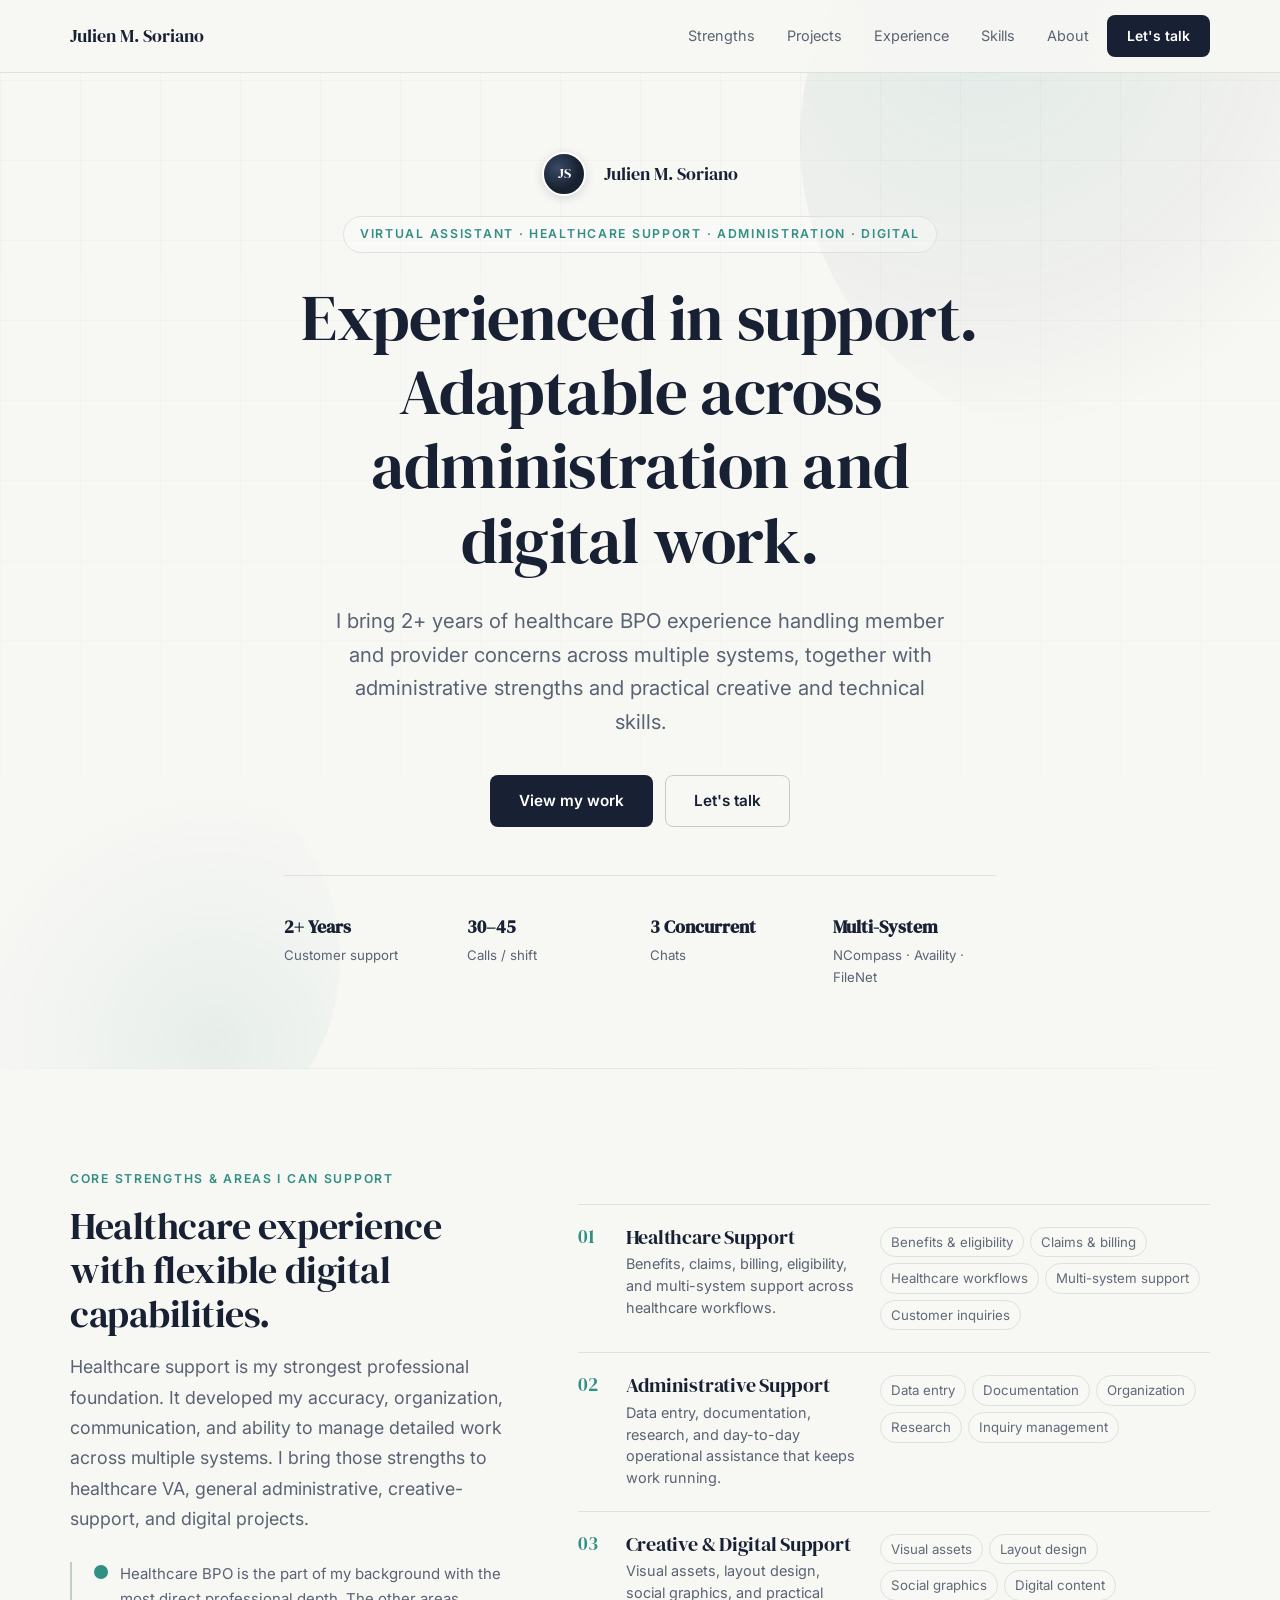
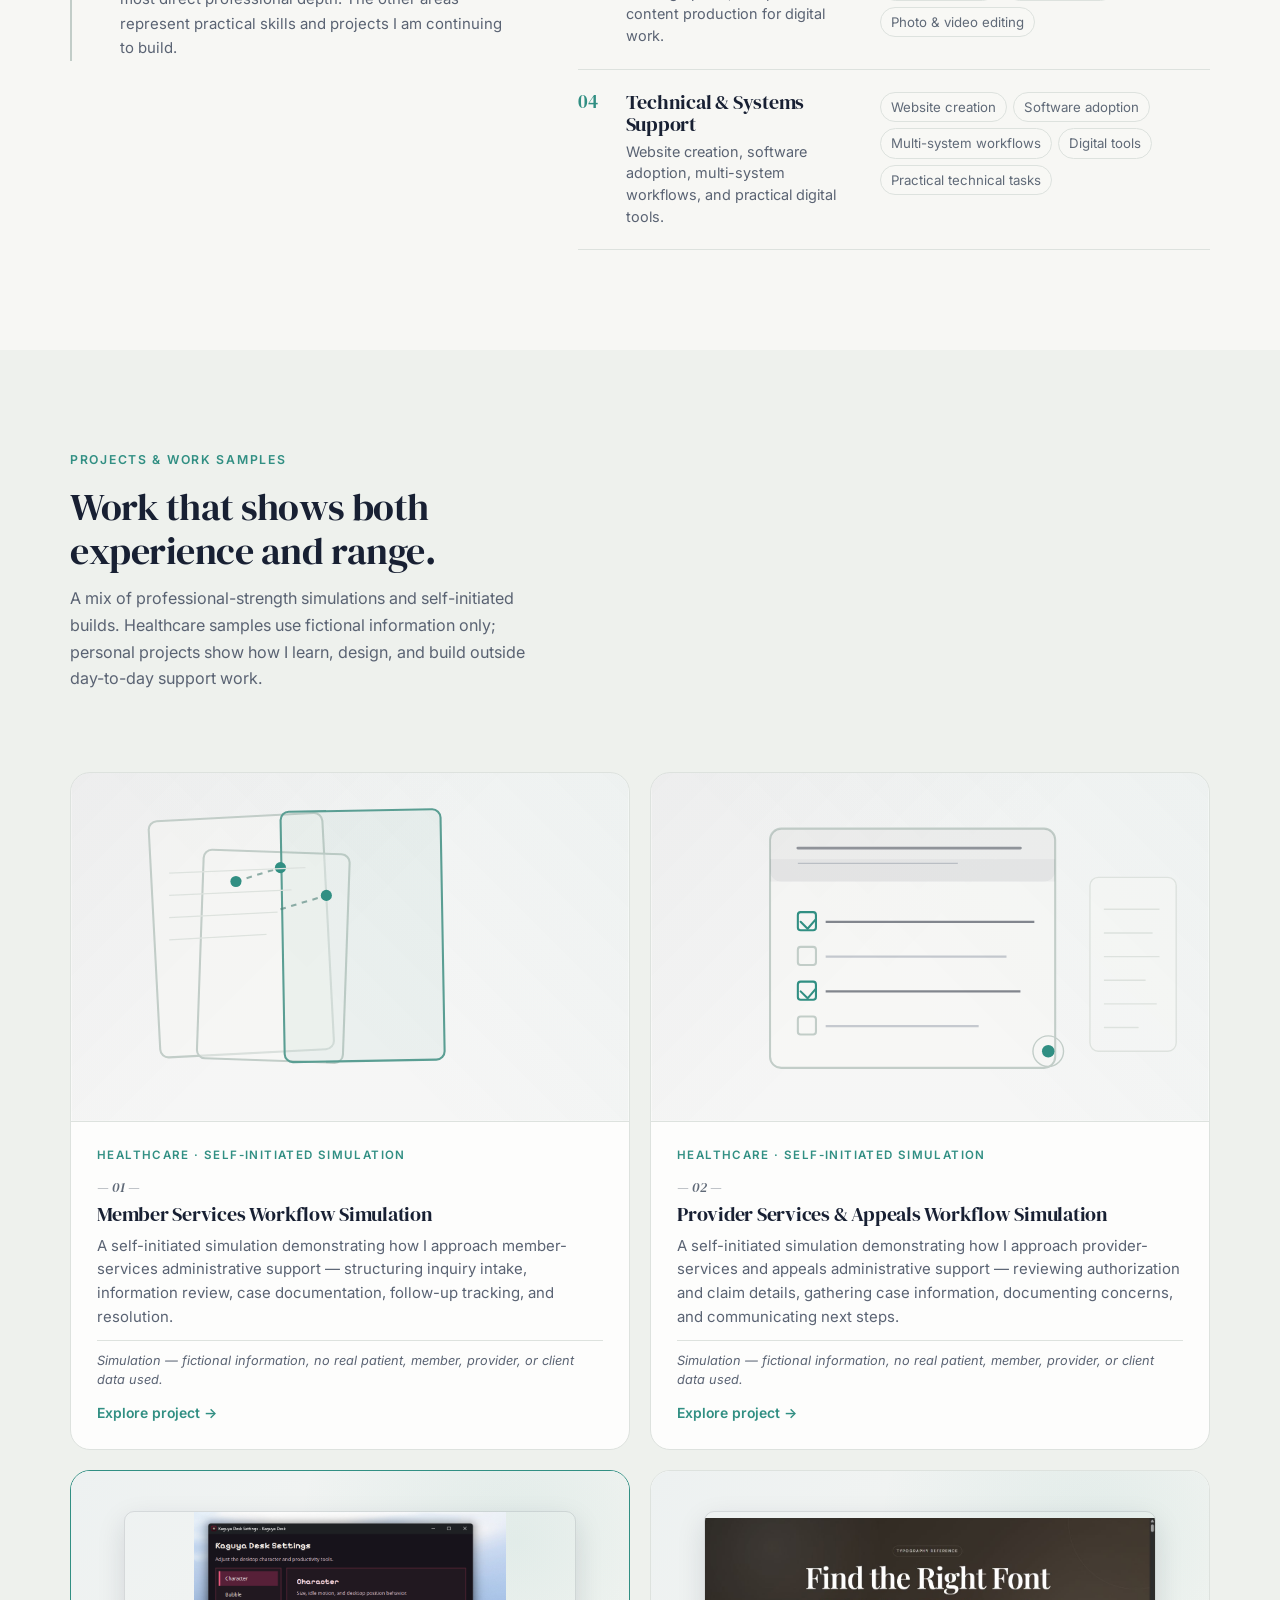
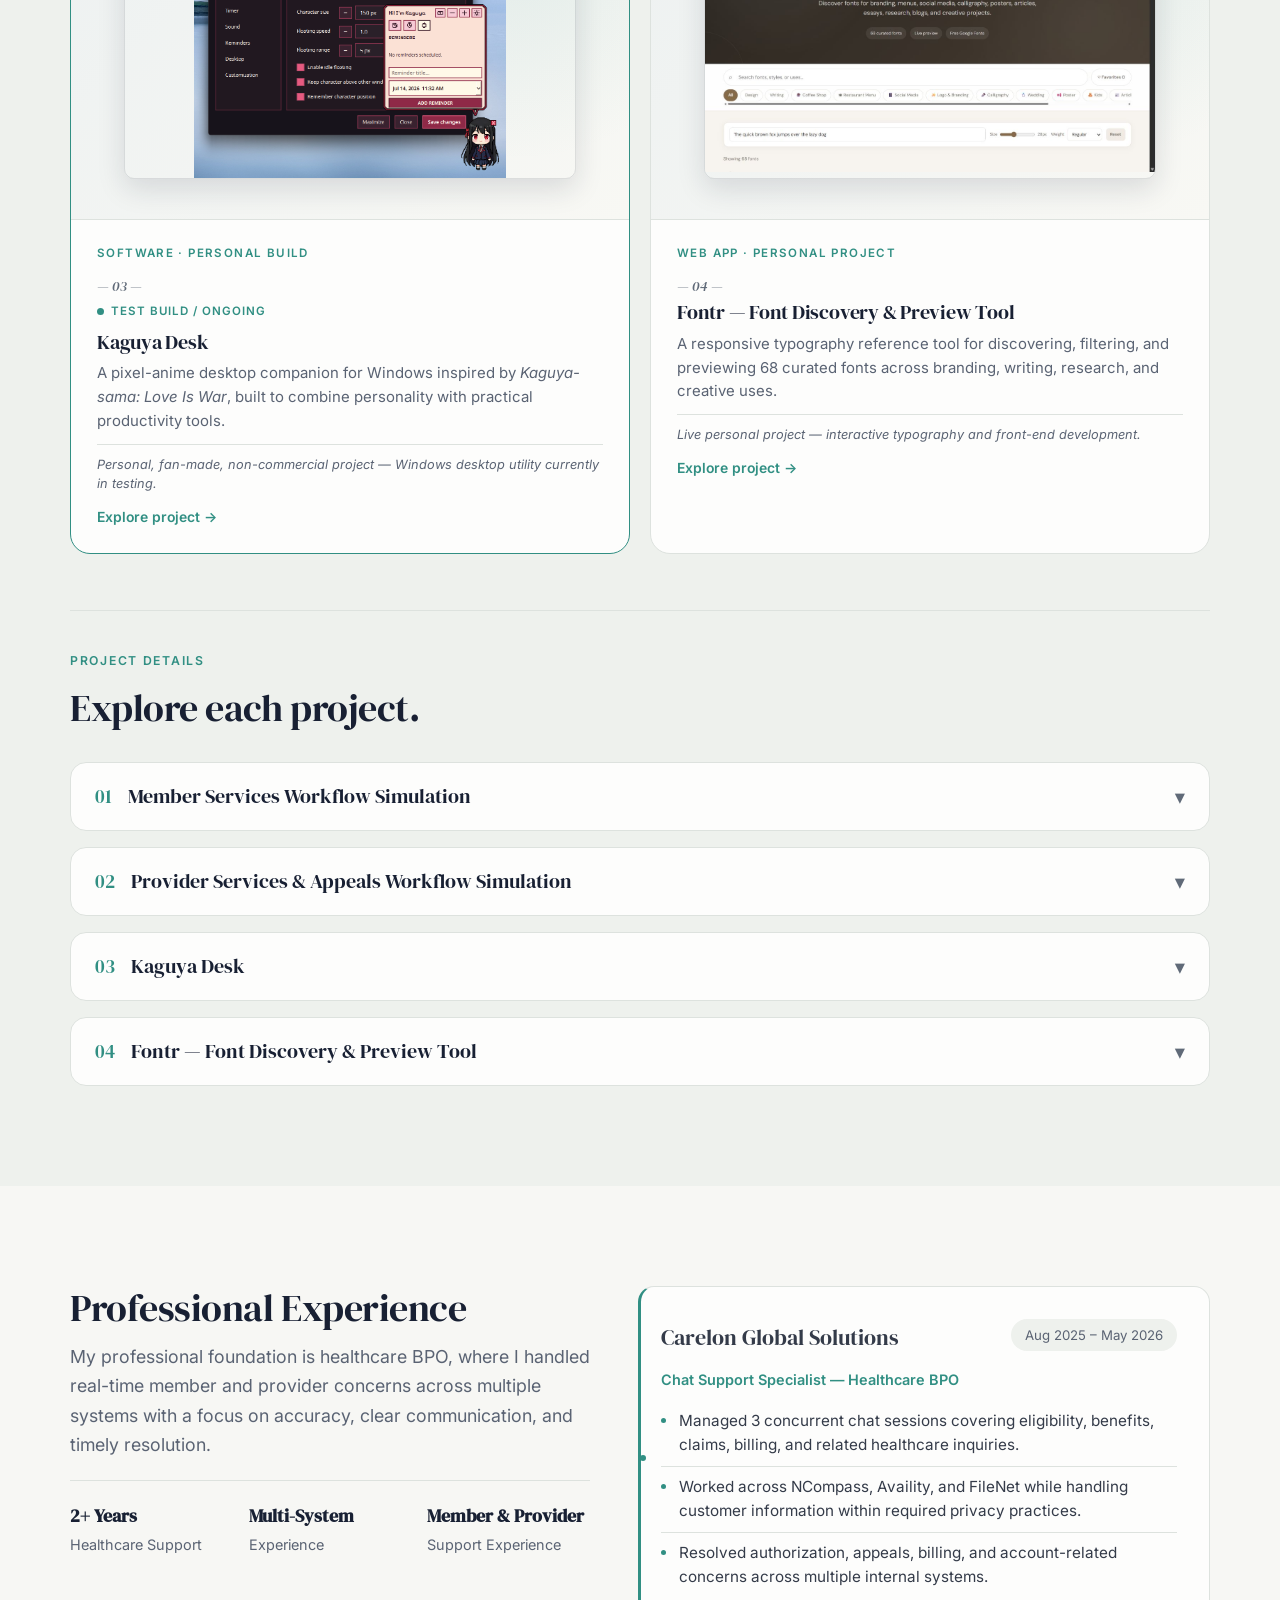
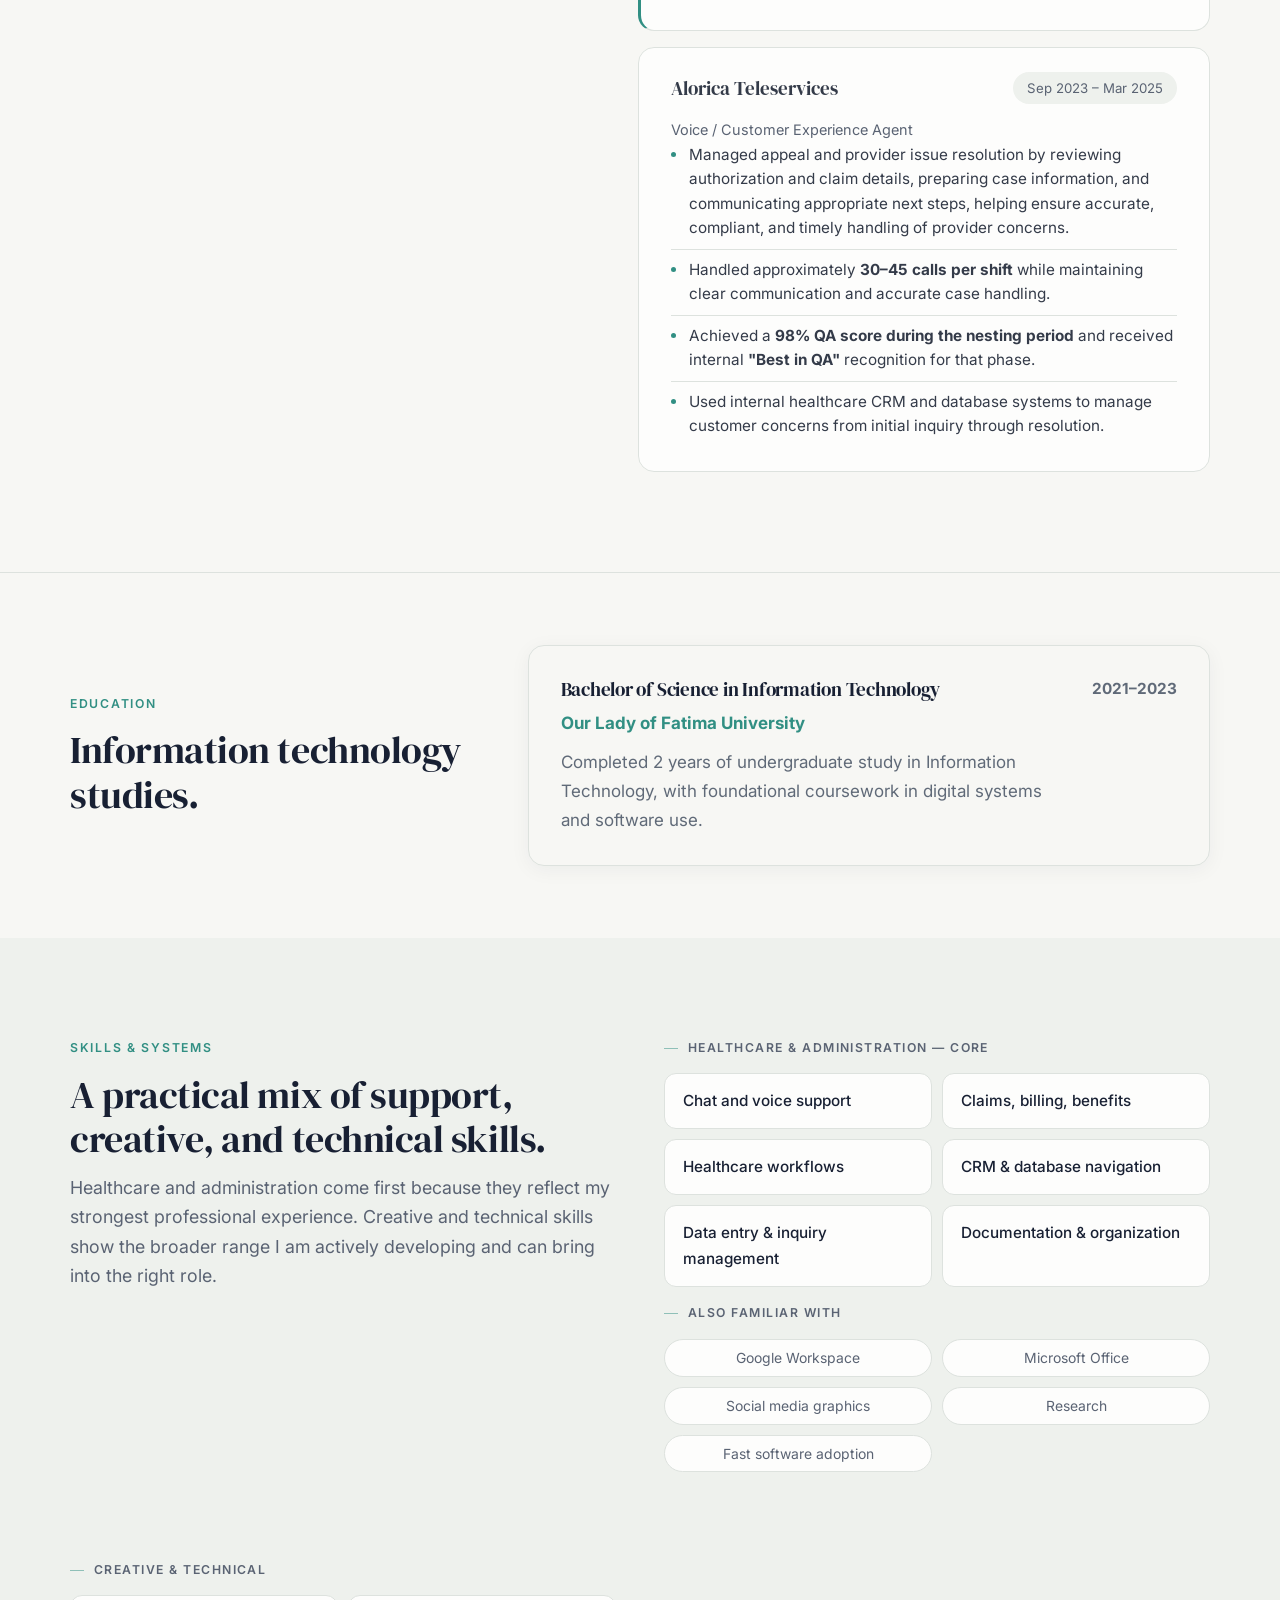
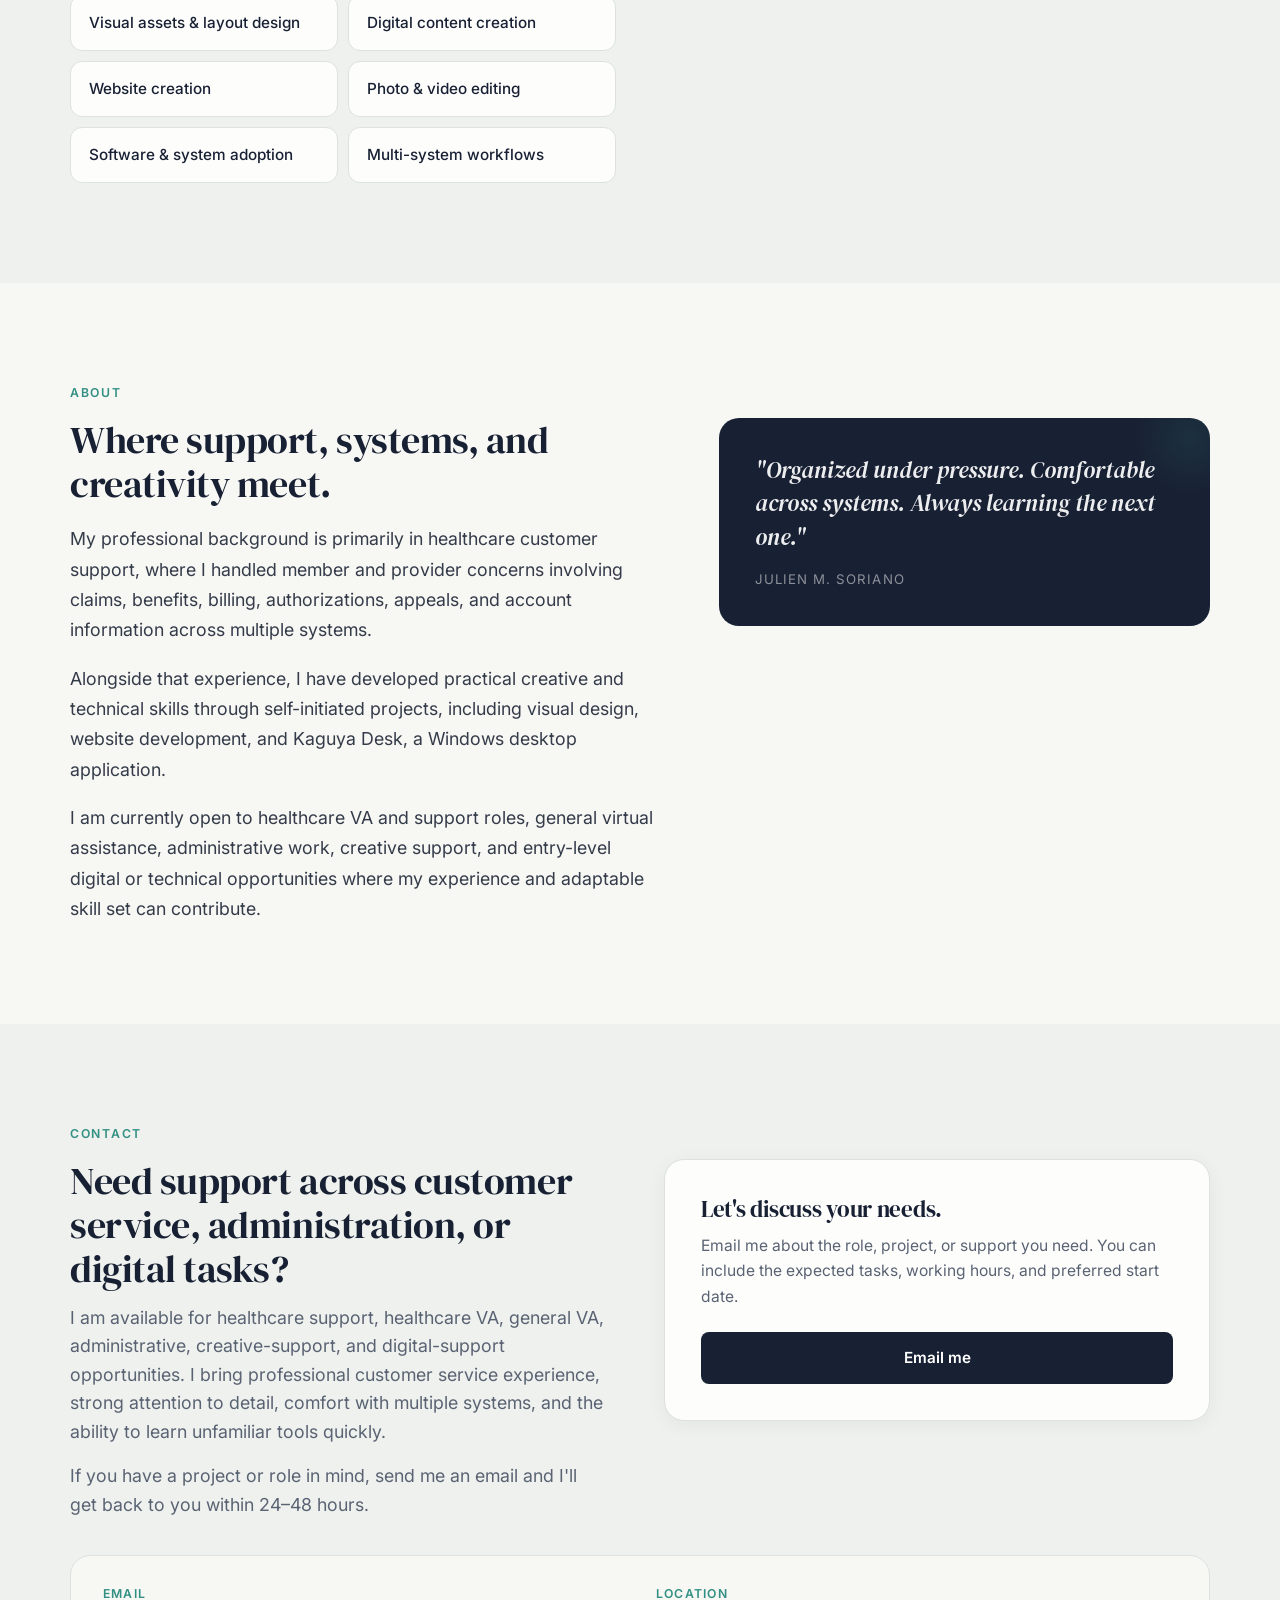
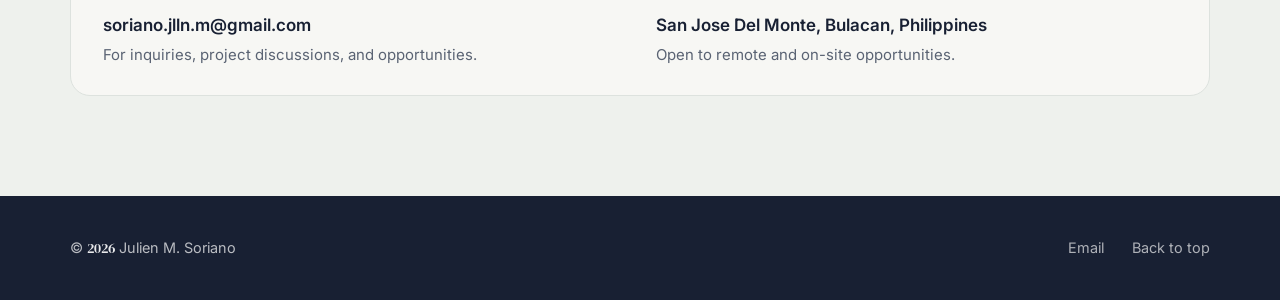
==== commit 59e95135: "Fix education styles and mobile navigation" ====
--- a/index.html
+++ b/index.html
@@ -3,8 +3,19 @@
 <head>
 <meta charset="UTF-8">
 <meta name="viewport" content="width=device-width, initial-scale=1.0">
+<meta name="google-site-verification" content="R-5BuTvTnudi1_fH0UWiW0QKZlbP_Co87P_j2wBBwKc">
 <title>Julien M. Soriano | Virtual Assistant &amp; Support Professional</title>
 <meta name="description" content="Virtual assistant and support professional with 2+ years of healthcare BPO experience, administrative strengths, and practical creative and technical skills.">
+<meta name="keywords" content="virtual assistant, healthcare support, web developer, Julien Soriano, healthcare BPO, administrative support, creative technologist">
+<meta name="author" content="Julien M. Soriano">
+<link rel="canonical" href="https://jlnsrn.github.io/">
+<meta property="og:title" content="Julien M. Soriano | Virtual Assistant & Support Professional">
+<meta property="og:description" content="Virtual assistant and support professional with 2+ years of healthcare BPO experience, administrative strengths, and practical creative and technical skills.">
+<meta property="og:url" content="https://jlnsrn.github.io/">
+<meta property="og:type" content="website">
+<meta name="twitter:card" content="summary">
+<meta name="twitter:title" content="Julien M. Soriano | Virtual Assistant & Support Professional">
+<meta name="twitter:description" content="Virtual assistant and support professional with 2+ years of healthcare BPO experience, administrative strengths, and practical creative and technical skills.">
 <link rel="icon" type="image/svg+xml" href="assets/favicon.svg">
 <link rel="sitemap" type="application/xml" href="/sitemap.xml">
 <link rel="preconnect" href="https://fonts.googleapis.com">
@@ -86,7 +97,24 @@
 .nav-link:hover { color:var(--primary); background:rgba(24,32,51,.04); }
 .nav-cta { font-size:.82rem; font-weight:600; color:#fff; background:var(--primary); padding:9px 20px; border-radius:var(--radius-sm); transition:background var(--transition),transform var(--transition),box-shadow var(--transition); }
 .nav-cta:hover { background:var(--teal); transform:translateY(-1px); box-shadow:0 6px 18px rgba(24,32,51,.1); }
-@media (max-width:820px) { .nav-links { display:none; } }
+.nav-toggle {
+  display:none; align-items:center; justify-content:center;
+  width:38px; height:38px; border:1px solid var(--border); border-radius:var(--radius-sm);
+  background:var(--surface); color:var(--primary); font-size:1.1rem;
+}
+.nav-toggle:hover { border-color:var(--border-strong); }
+@media (max-width:820px) {
+  .nav-toggle { display:flex; }
+  .nav-links {
+    display:none; position:absolute; top:var(--nav-height); left:0; right:0;
+    flex-direction:column; align-items:stretch; gap:4px;
+    padding:14px 24px 22px; background:var(--surface);
+    border-bottom:1px solid var(--border); box-shadow:var(--shadow-soft);
+  }
+  .nav-links.open { display:flex; }
+  .nav-link, .nav-cta { width:100%; text-align:center; }
+  .nav-cta { margin-top:6px; }
+}
 @media (max-width:640px) { .nav-inner { width:min(var(--max-width),calc(100% - 40px)); } }
 @media (max-width:480px) { .nav-inner { gap:12px; } }
 
@@ -770,10 +798,10 @@
 .education-card {
   display:flex; justify-content:space-between; gap:28px;
   padding:30px 32px; background:var(--surface); border:1px solid var(--border);
-  border-radius:var(--radius-lg); box-shadow:var(--shadow-sm);
+  border-radius:var(--radius-lg); box-shadow:var(--shadow-soft);
 }
 .education-card h3 { margin:0 0 7px; font-size:1.12rem; line-height:1.4; }
-.education-school { color:var(--accent); font-weight:700; margin-bottom:10px; }
+.education-school { color:var(--teal); font-weight:700; margin-bottom:10px; }
 .education-card p { margin:0; color:var(--body-light); line-height:1.7; }
 .education-period {
   flex:0 0 auto; color:var(--body-light); font-size:.9rem; font-weight:700; white-space:nowrap;
@@ -944,7 +972,10 @@
 <header class="nav">
   <div class="nav-inner">
     <a href="#top" class="nav-logo" aria-label="Julien M. Soriano — Home">Julien M. Soriano</a>
-    <nav class="nav-links" aria-label="Primary navigation">
+    <button class="nav-toggle" id="navToggle" type="button" aria-label="Open menu" aria-expanded="false" aria-controls="navLinks">
+      <span aria-hidden="true">☰</span>
+    </button>
+    <nav class="nav-links" id="navLinks" aria-label="Primary navigation">
       <a href="#capabilities" class="nav-link">Strengths</a>
       <a href="#work" class="nav-link">Projects</a>
       <a href="#experience" class="nav-link">Experience</a>
@@ -1853,6 +1884,21 @@
 
   if (yearEl) yearEl.textContent = new Date().getFullYear();
 
+  var navToggle = document.getElementById('navToggle');
+  var navLinks = document.getElementById('navLinks');
+  if (navToggle && navLinks) {
+    navToggle.addEventListener('click', function() {
+      var isOpen = navLinks.classList.toggle('open');
+      navToggle.setAttribute('aria-expanded', String(isOpen));
+    });
+    navLinks.querySelectorAll('a').forEach(function(link) {
+      link.addEventListener('click', function() {
+        navLinks.classList.remove('open');
+        navToggle.setAttribute('aria-expanded', 'false');
+      });
+    });
+  }
+
   function applyMotionPreference() {
     prefersReduced = motionQuery.matches;
     if (prefersReduced) {
@@ -1945,4 +1991,3 @@
 
 </body>
 </html>
-
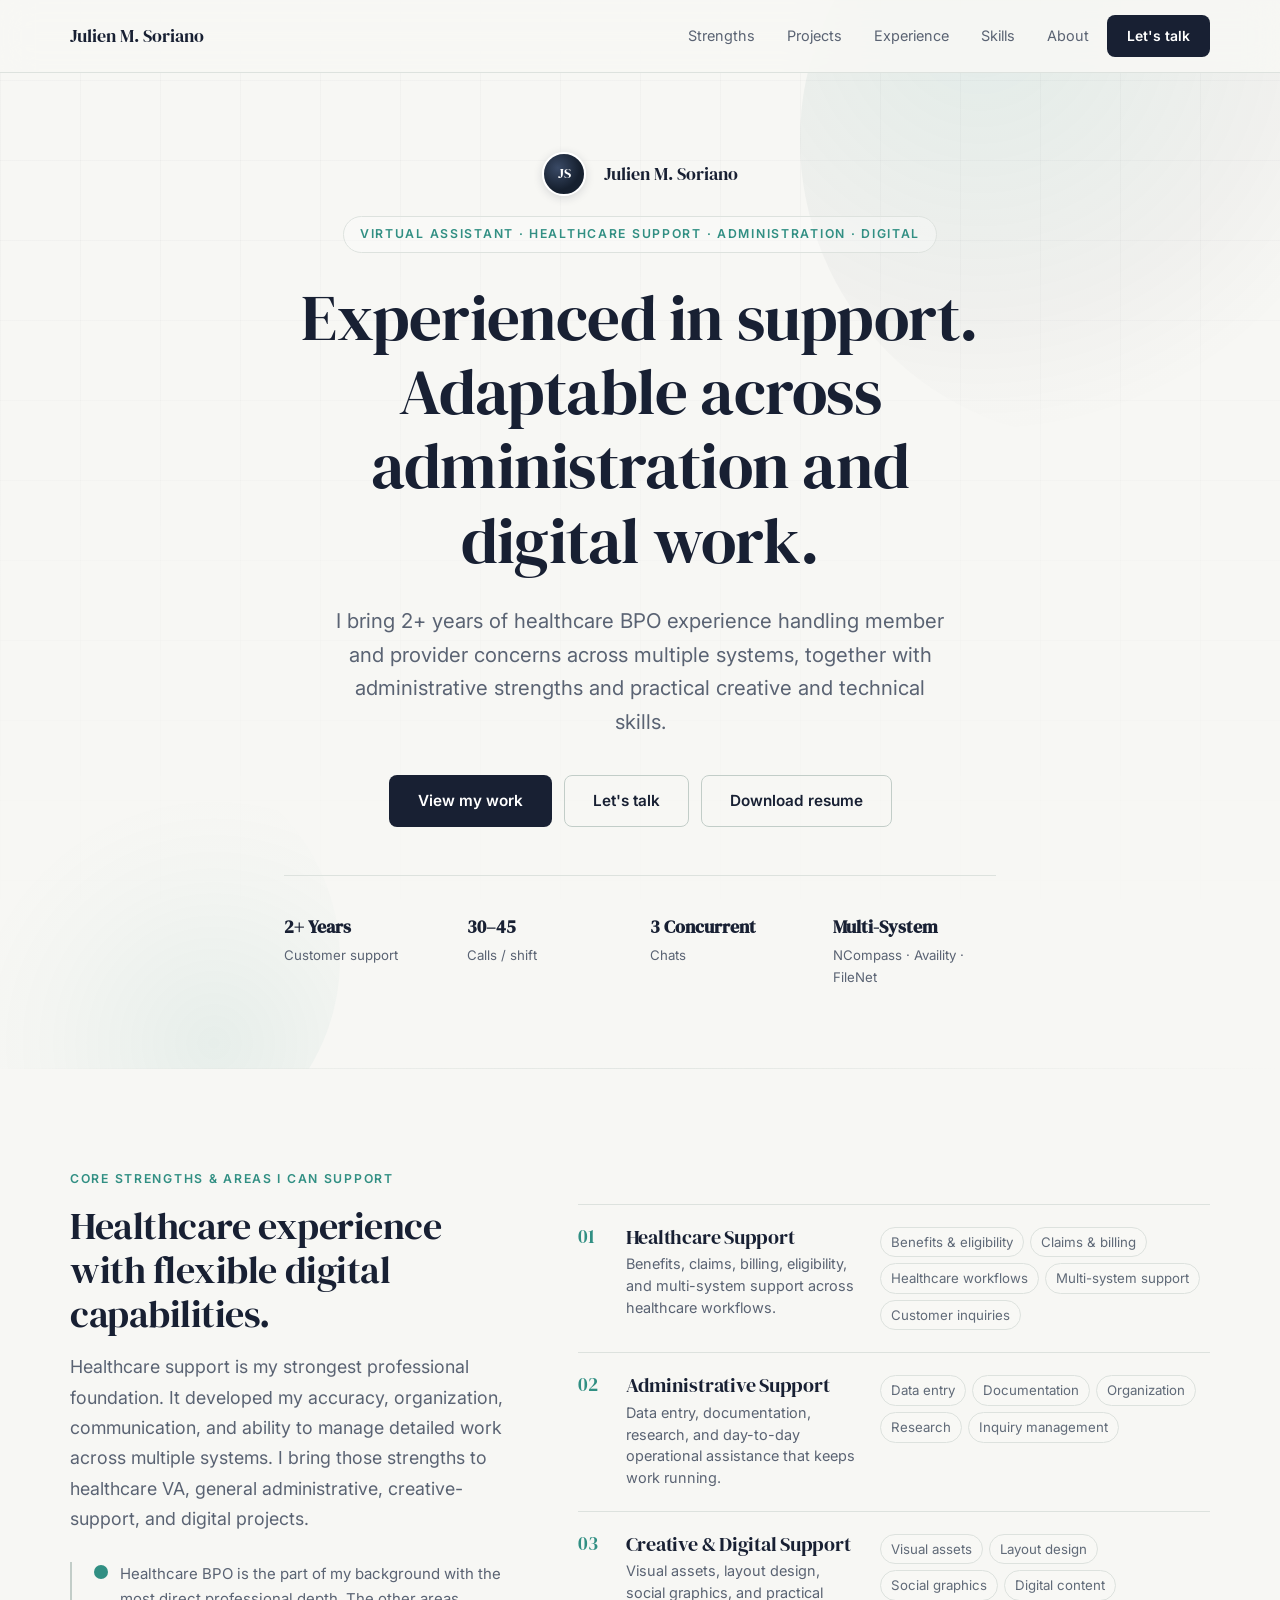
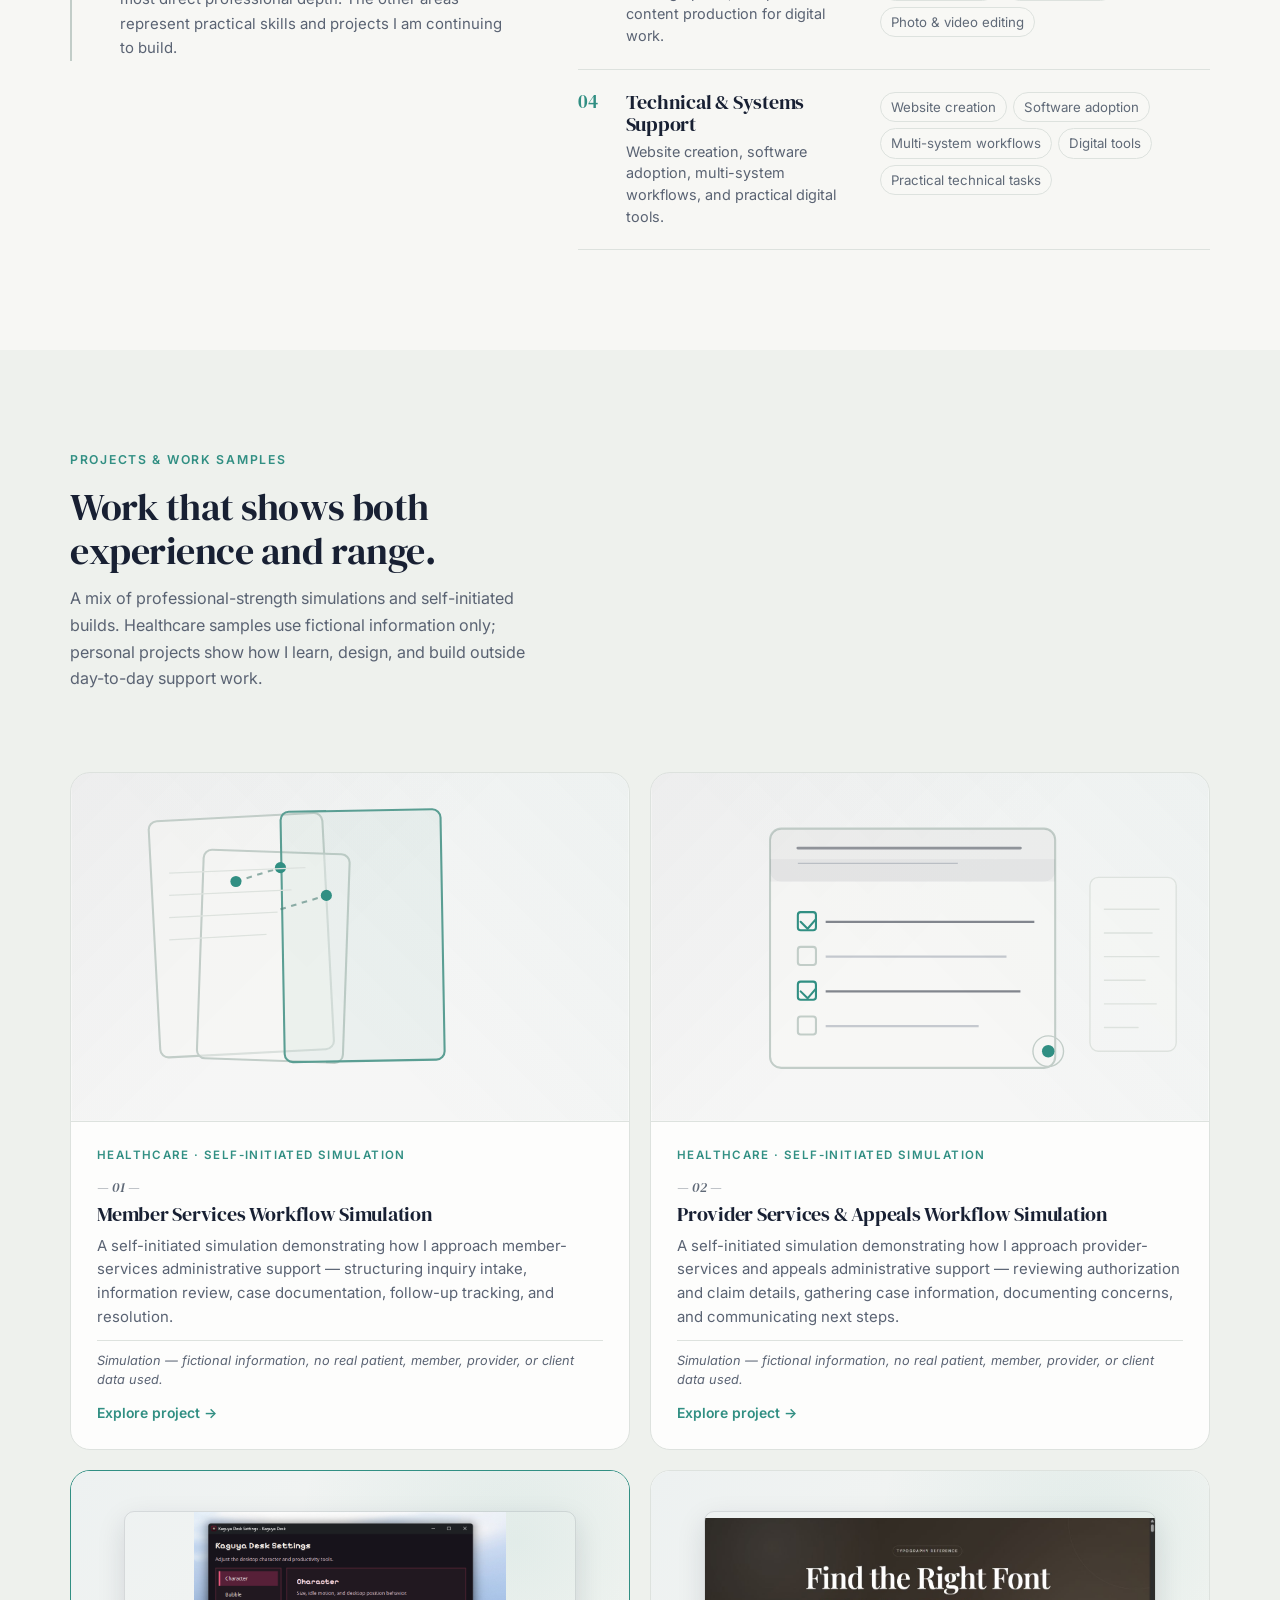
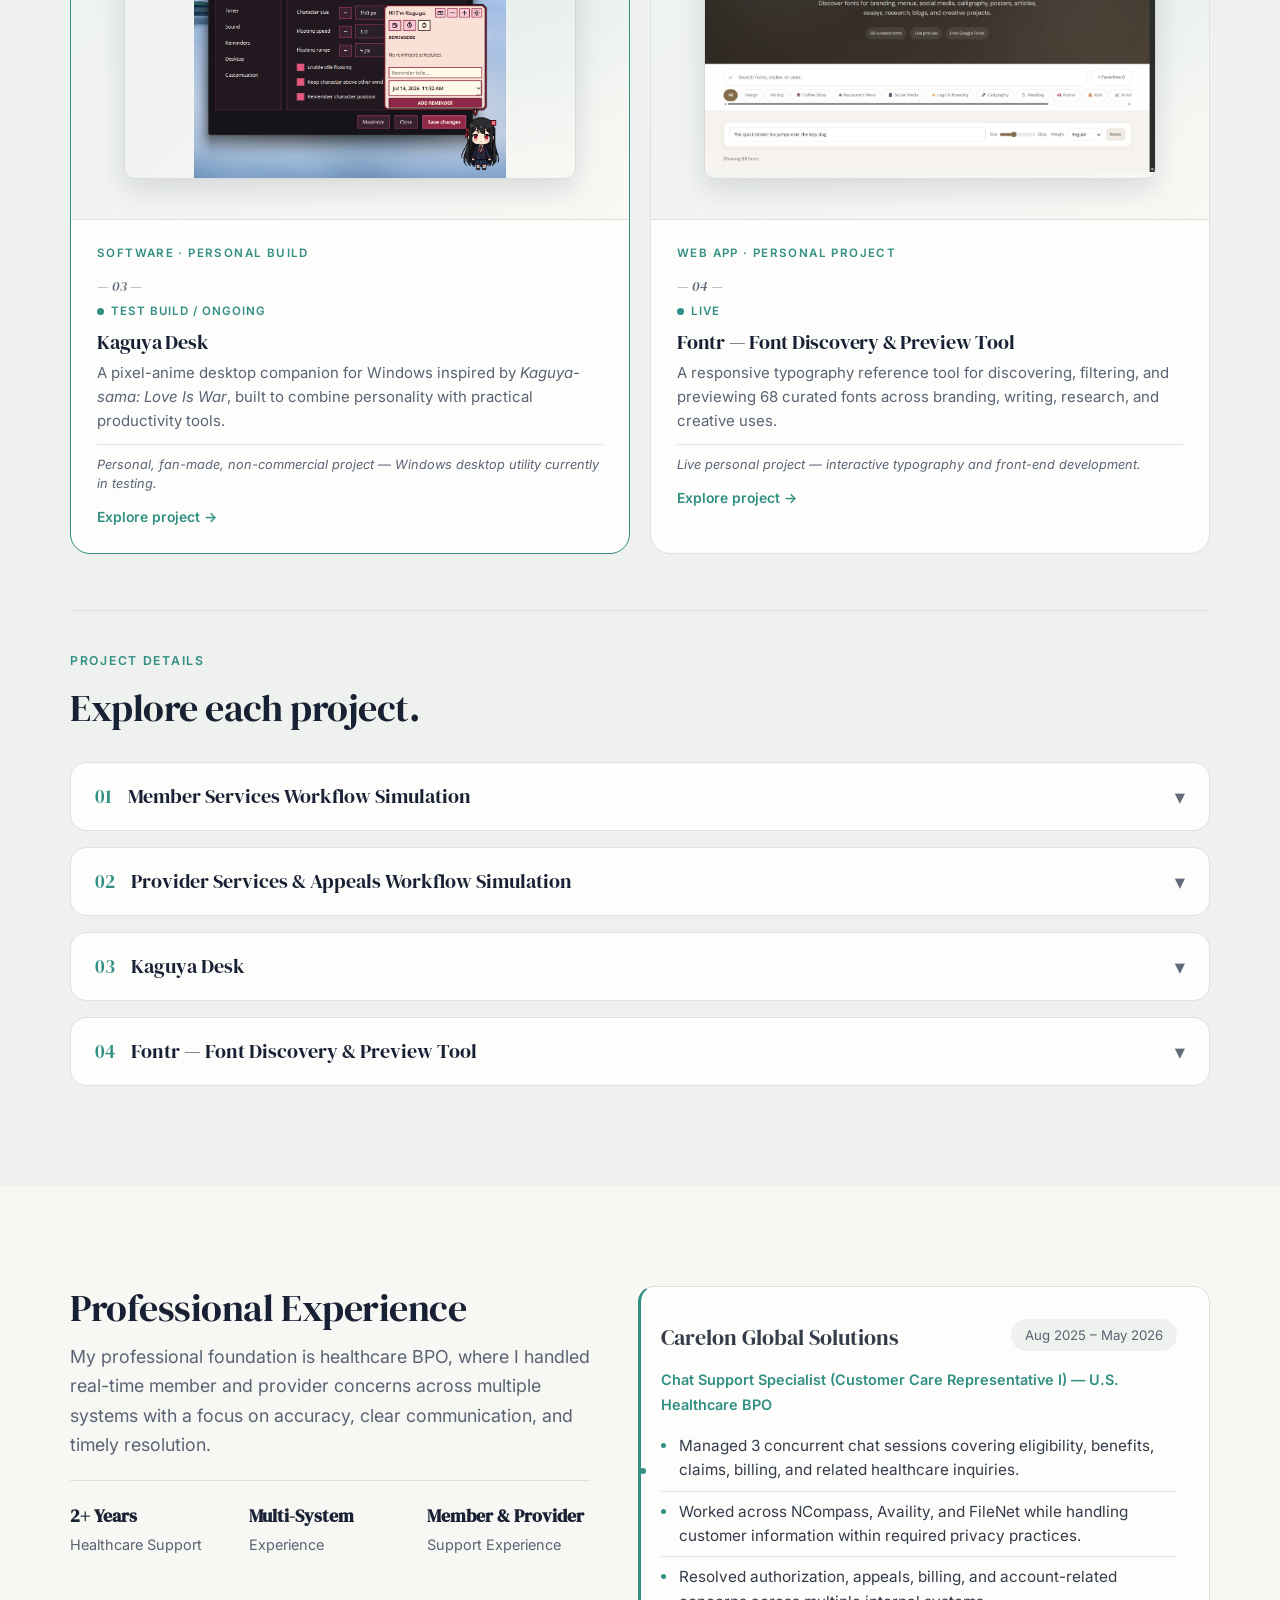
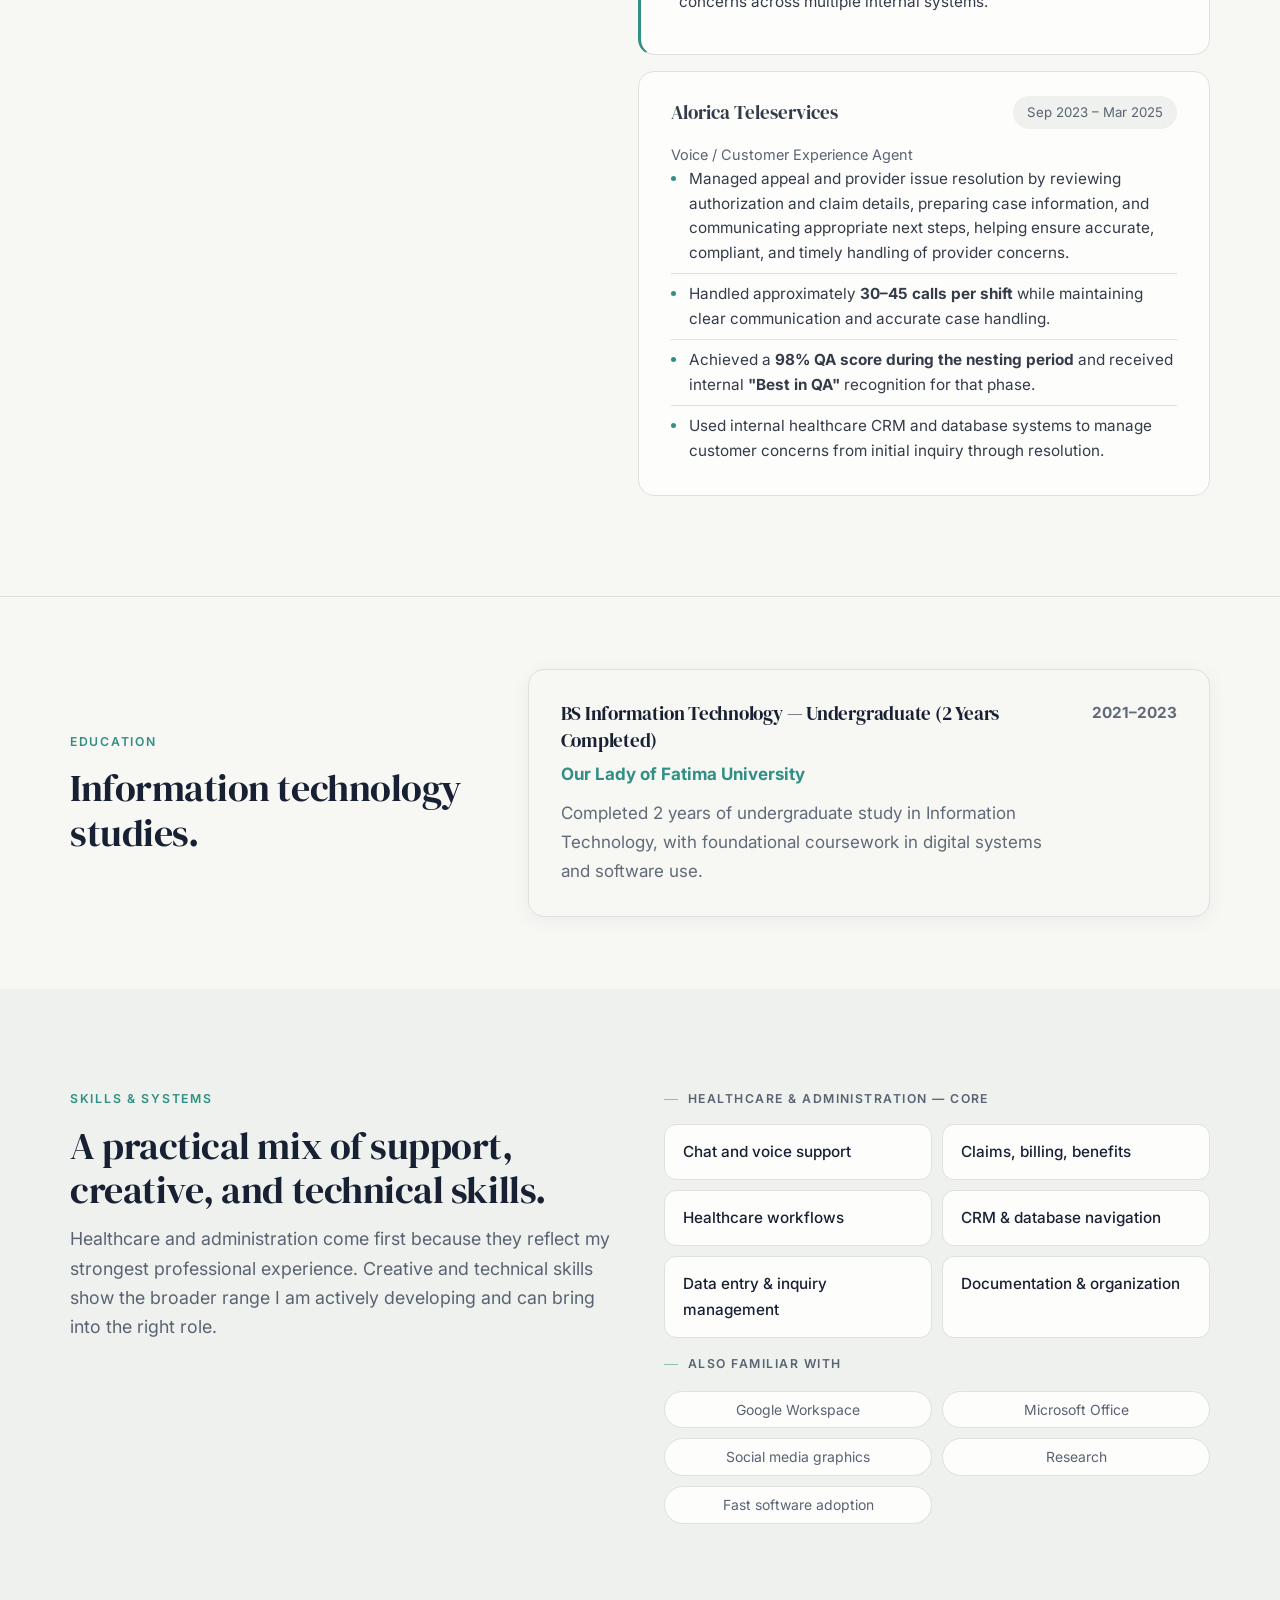
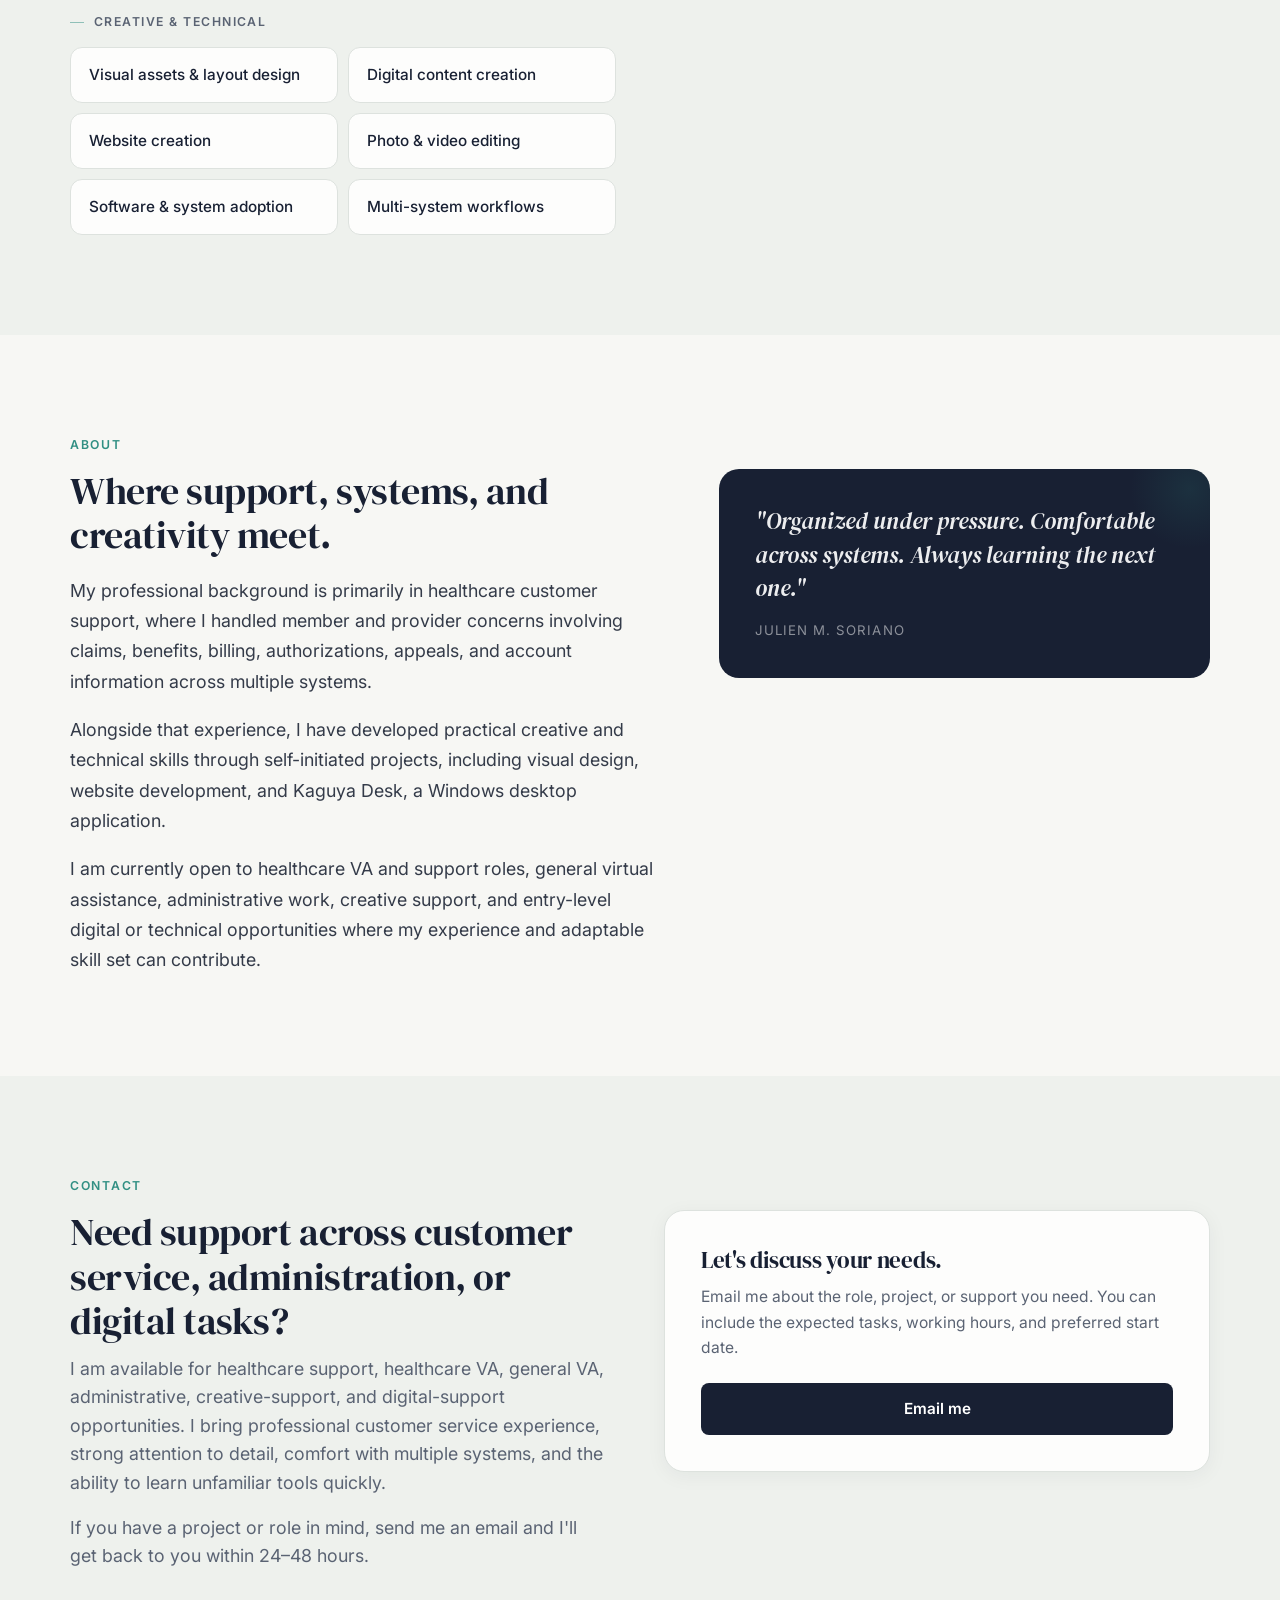
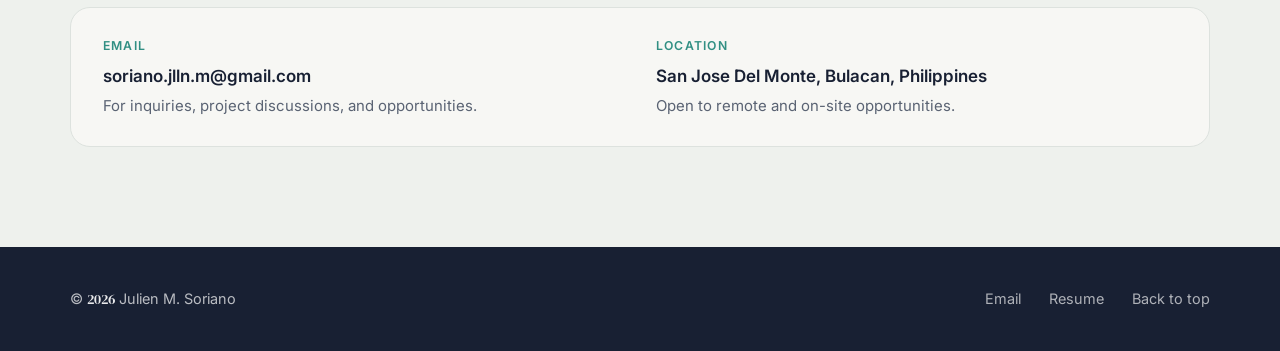
==== commit 51872011: "Align portfolio content and add resume access" ====
--- a/index.html
+++ b/index.html
@@ -1005,6 +1005,7 @@
       <div class="hero-actions hero-stagger">
         <a href="#work" class="btn btn-primary">View my work</a>
         <a href="#contact" class="btn btn-secondary">Let's talk</a>
+        <a href="resume.html" class="btn btn-secondary">Download resume</a>
       </div>
       <div class="hero-proof hero-stagger" aria-label="Professional highlights">
         <div class="hero-proof-item"><strong>2+ Years</strong>Customer support</div>
@@ -1208,6 +1209,7 @@
         <div class="work-card-body">
           <span class="work-card-category">Web App · Personal Project</span>
           <span class="work-card-number">— 04 —</span>
+          <span class="work-status work-status--live">Live</span>
           <h3>Fontr — Font Discovery & Preview Tool</h3>
           <p>A responsive typography reference tool for discovering, filtering, and previewing 68 curated fonts across branding, writing, research, and creative uses.</p>
           <span class="work-type-label">Live personal project — interactive typography and front-end development.</span>
@@ -1678,7 +1680,7 @@
             </div>
             <div>
               <h3 class="work-detail-subheading">Development Approach</h3>
-              <p>Developed with AI-assisted support from OpenAI Codex. I directed the concept, requirements, interface decisions, testing, refinement, and final product direction.</p>
+              <p>Built through an AI-assisted workflow using ChatGPT for planning, design direction, and iteration, with Hermes Agent handling implementation and execution and other AI tools or providers used when needed. I directed the concept, requirements, interface decisions, testing, refinement, and final product direction.</p>
             </div>
           </div>
           <div class="project-gallery" aria-label="Fontr website screenshots">
@@ -1721,7 +1723,7 @@
             <div class="experience-company">Carelon Global Solutions</div>
             <div class="experience-period">Aug 2025 – May 2026</div>
           </div>
-          <div class="experience-role">Chat Support Specialist — Healthcare BPO</div>
+          <div class="experience-role">Chat Support Specialist (Customer Care Representative I) — U.S. Healthcare BPO</div>
           <ul class="experience-list-items">
             <li>Managed 3 concurrent chat sessions covering eligibility, benefits, claims, billing, and related healthcare inquiries.</li>
             <li>Worked across NCompass, Availity, and FileNet while handling customer information within required privacy practices.</li>
@@ -1732,13 +1734,12 @@
           <div class="experience-compact-content">
             <div class="experience-header">
               <div class="experience-compact-company">Alorica Teleservices</div>
-	      <div class="experience-period">Sep 2023 – Mar 2025</div>  
-            </div>
-            	<div class="experience-compact-role">Voice / Customer Experience Agent</div>
+              <div class="experience-period">Sep 2023 – Mar 2025</div>
+            </div>
+            <div class="experience-compact-role">Voice / Customer Experience Agent</div>
           </div>
           <ul class="experience-list-items">
-	    <li>Managed appeal and provider issue resolution by reviewing authorization and claim details, preparing case information, and communicating appropriate next steps, helping ensure accurate, compliant, and timely handling of 
-provider concerns.</li>
+            <li>Managed appeal and provider issue resolution by reviewing authorization and claim details, preparing case information, and communicating appropriate next steps, helping ensure accurate, compliant, and timely handling of provider concerns.</li>
             <li>Handled approximately <strong>30–45 calls per shift</strong> while maintaining clear communication and accurate case handling.</li>
             <li>Achieved a <strong>98% QA score during the nesting period</strong> and received internal <strong>"Best in QA"</strong> recognition for that phase.</li>
             <li>Used internal healthcare CRM and database systems to manage customer concerns from initial inquiry through resolution.</li>
@@ -1759,7 +1760,7 @@
       </div>
       <article class="education-card reveal">
         <div>
-          <h3>Bachelor of Science in Information Technology</h3>
+          <h3>BS Information Technology — Undergraduate (2 Years Completed)</h3>
           <div class="education-school">Our Lady of Fatima University</div>
           <p>Completed 2 years of undergraduate study in Information Technology, with foundational coursework in digital systems and software use.</p>
         </div>
@@ -1868,6 +1869,7 @@
     <div class="footer-copy">© <span class="footer-copy-year" id="year"></span> Julien M. Soriano</div>
     <div class="footer-links">
       <a href="mailto:soriano.jlln.m@gmail.com">Email</a>
+      <a href="resume.html">Resume</a>
       <a href="#top">Back to top</a>
     </div>
   </div>
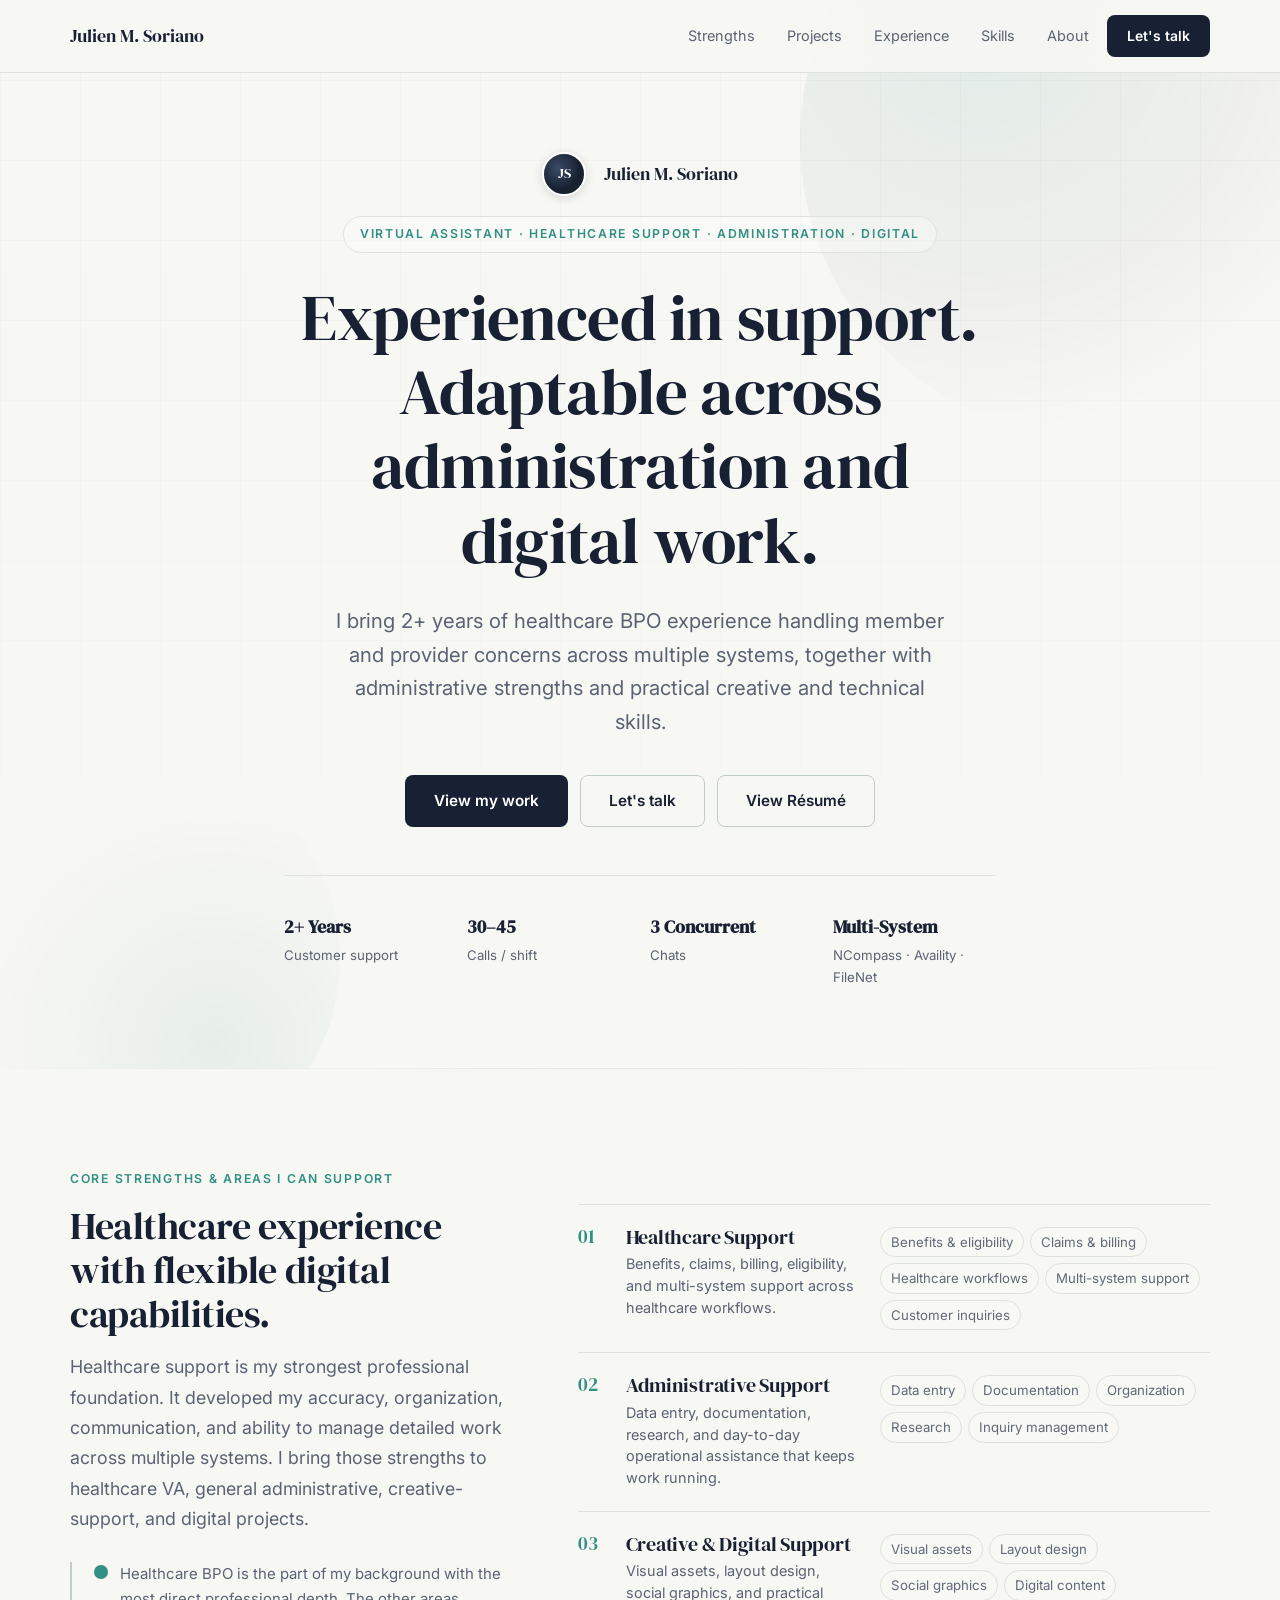
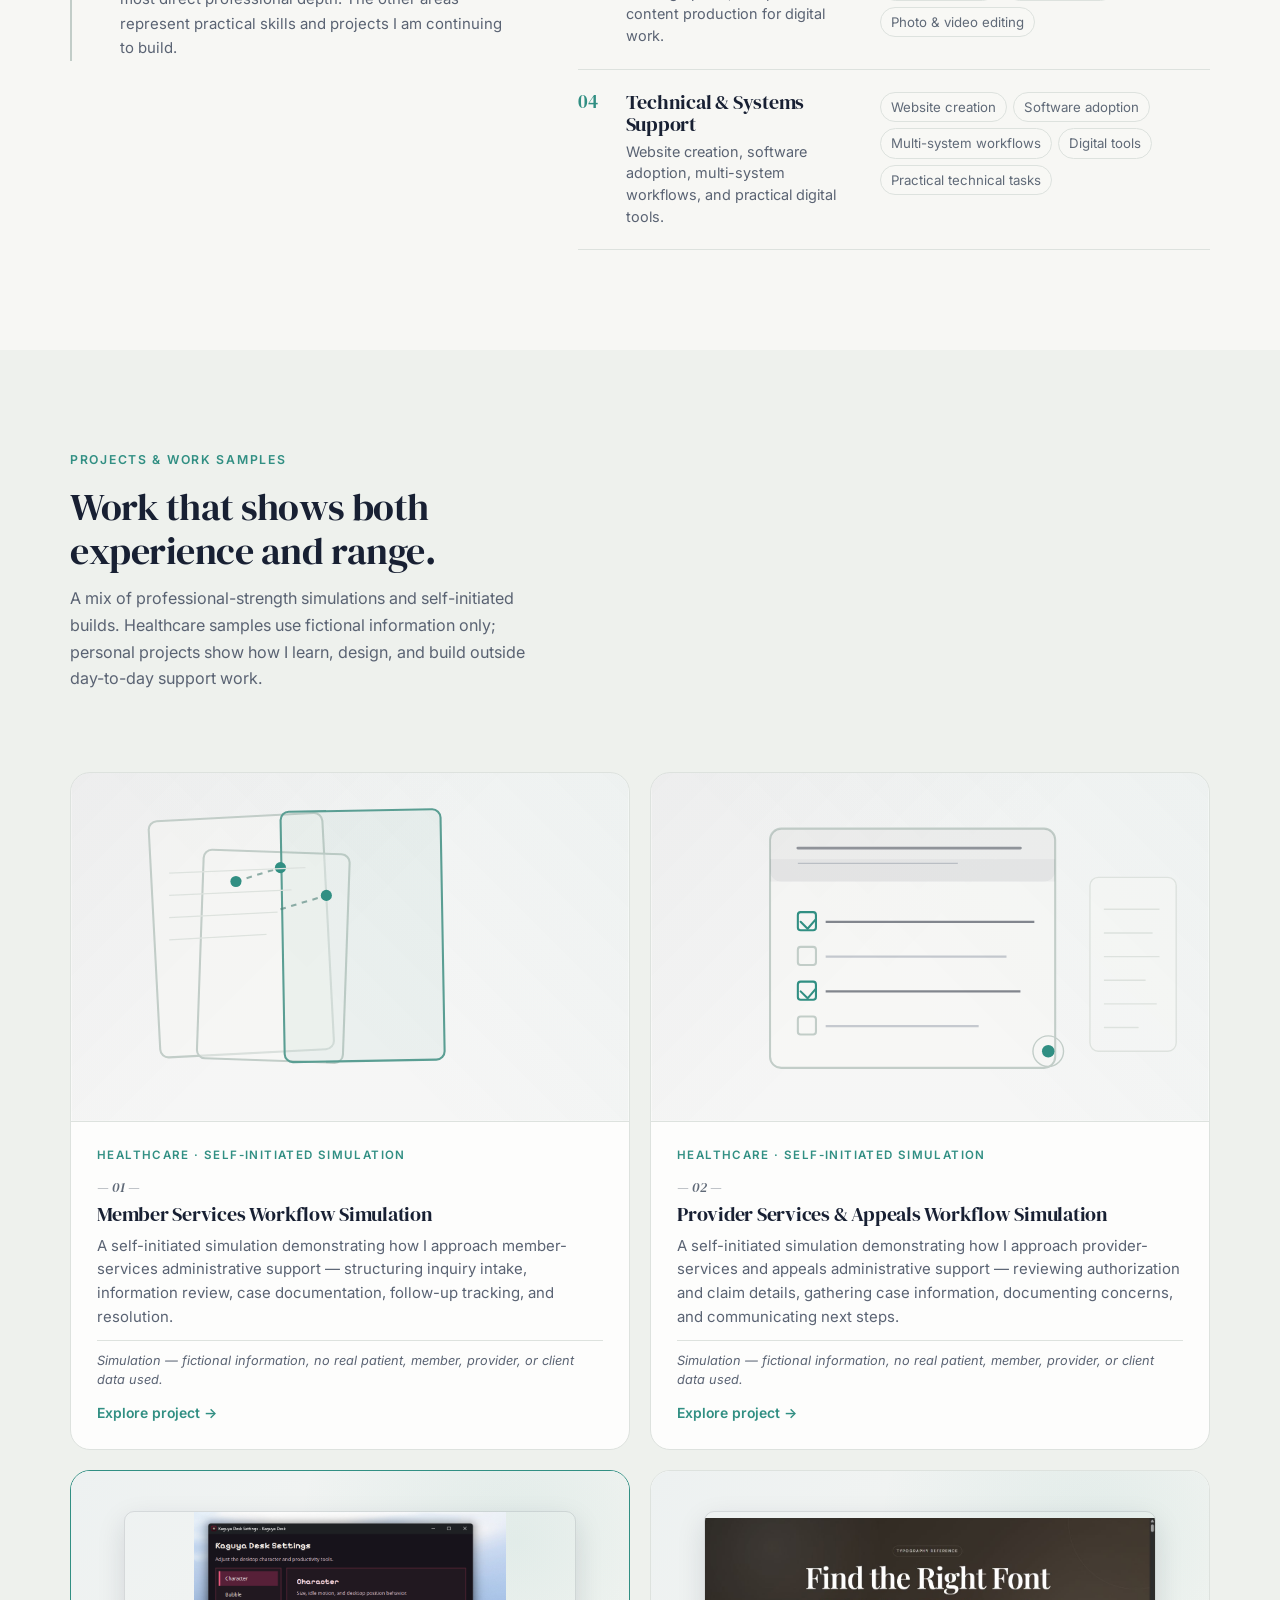
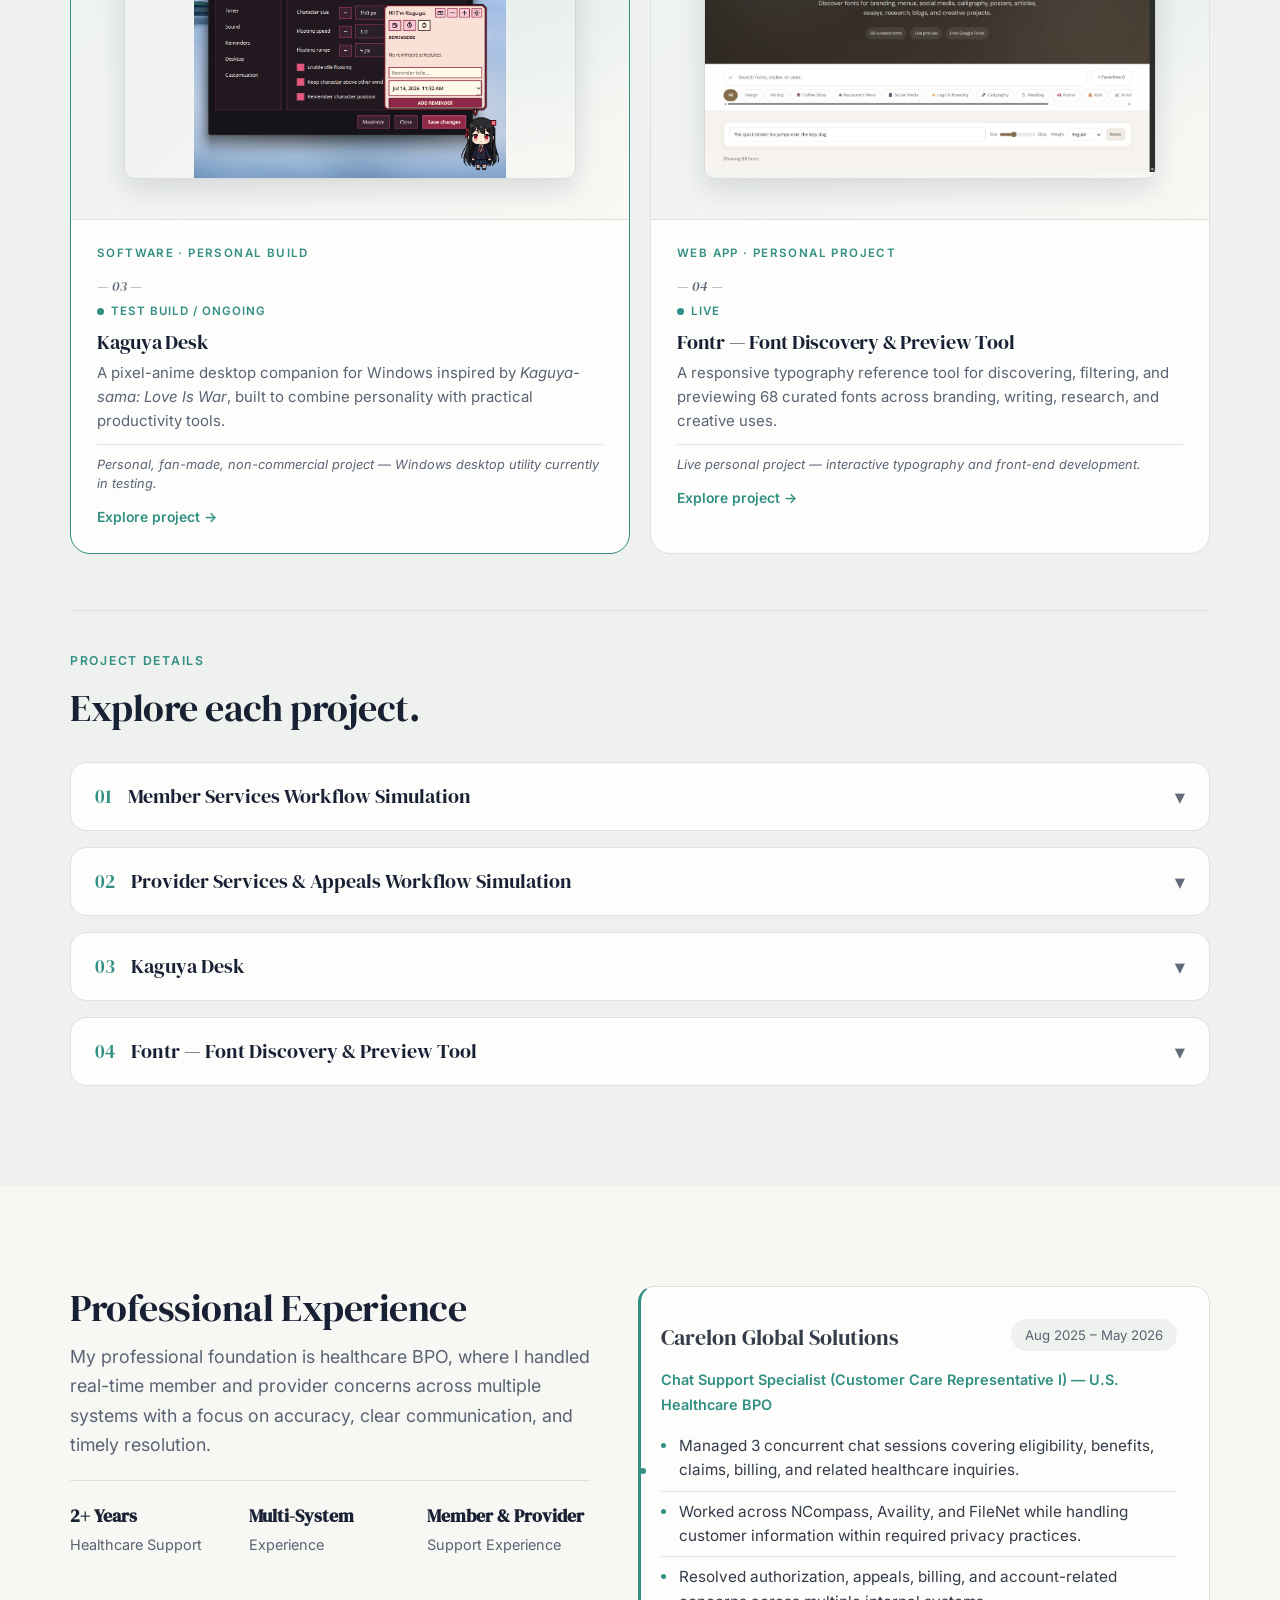
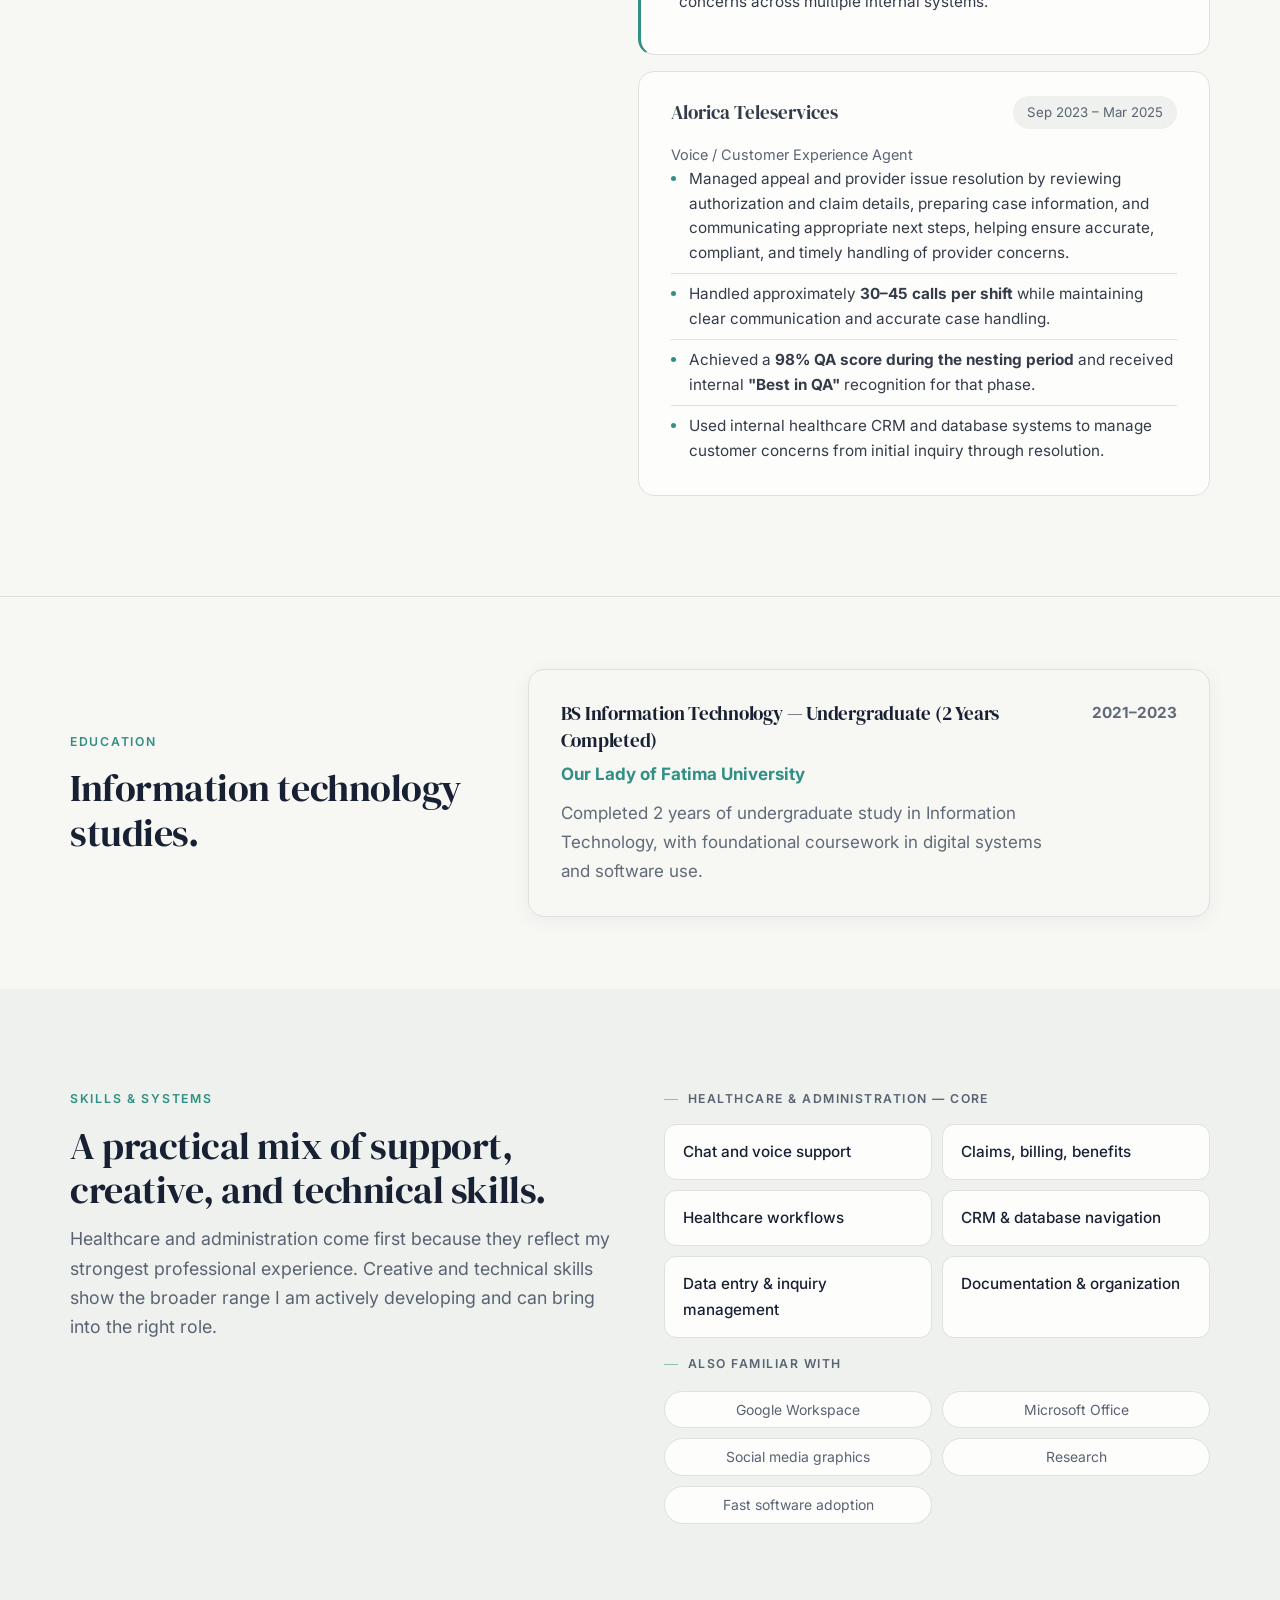
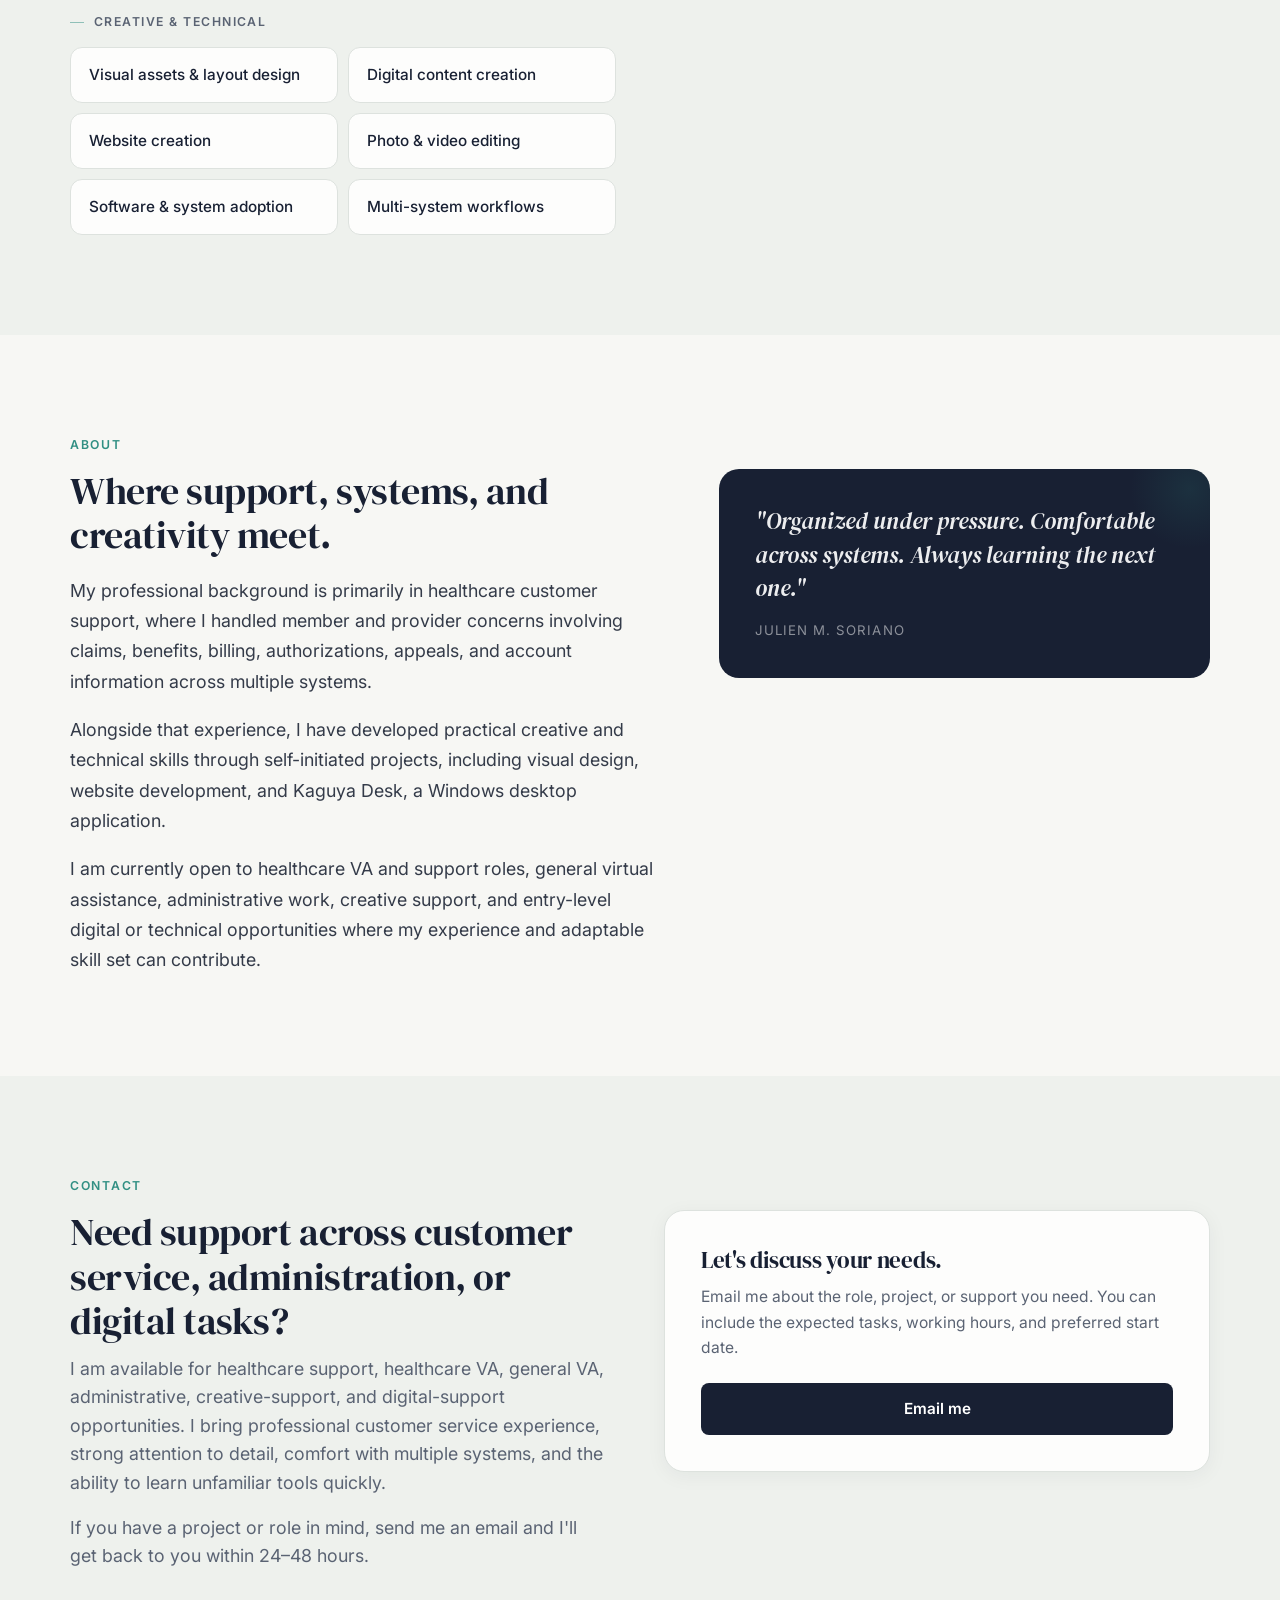
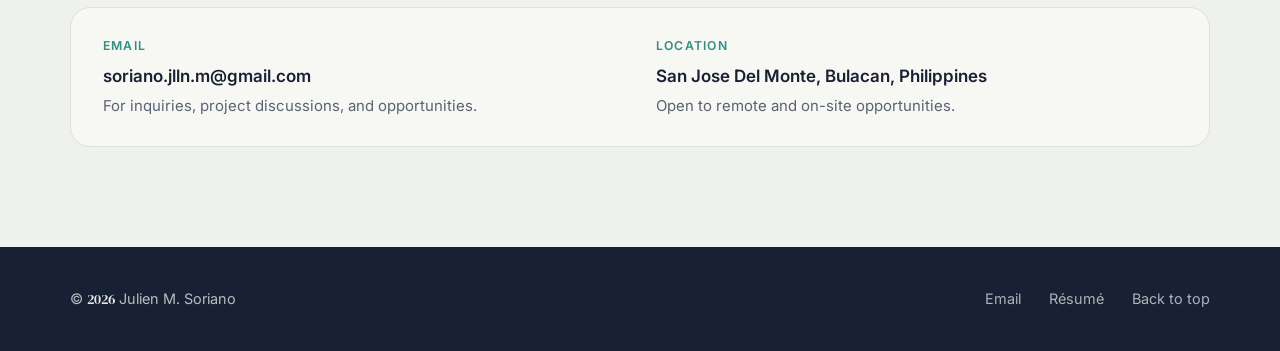
==== commit 28f4d0b2: "Integrate visual resume overlay" ====
--- a/index.html
+++ b/index.html
@@ -4,17 +4,17 @@
 <meta charset="UTF-8">
 <meta name="viewport" content="width=device-width, initial-scale=1.0">
 <meta name="google-site-verification" content="R-5BuTvTnudi1_fH0UWiW0QKZlbP_Co87P_j2wBBwKc">
-<title>Julien M. Soriano | Virtual Assistant &amp; Support Professional</title>
+<title>Julien M. Soriano | Virtual Assistant &amp; Healthcare Support</title>
 <meta name="description" content="Virtual assistant and support professional with 2+ years of healthcare BPO experience, administrative strengths, and practical creative and technical skills.">
 <meta name="keywords" content="virtual assistant, healthcare support, web developer, Julien Soriano, healthcare BPO, administrative support, creative technologist">
 <meta name="author" content="Julien M. Soriano">
 <link rel="canonical" href="https://jlnsrn.github.io/">
-<meta property="og:title" content="Julien M. Soriano | Virtual Assistant & Support Professional">
+<meta property="og:title" content="Julien M. Soriano | Virtual Assistant & Healthcare Support">
 <meta property="og:description" content="Virtual assistant and support professional with 2+ years of healthcare BPO experience, administrative strengths, and practical creative and technical skills.">
 <meta property="og:url" content="https://jlnsrn.github.io/">
 <meta property="og:type" content="website">
 <meta name="twitter:card" content="summary">
-<meta name="twitter:title" content="Julien M. Soriano | Virtual Assistant & Support Professional">
+<meta name="twitter:title" content="Julien M. Soriano | Virtual Assistant & Healthcare Support">
 <meta name="twitter:description" content="Virtual assistant and support professional with 2+ years of healthcare BPO experience, administrative strengths, and practical creative and technical skills.">
 <link rel="icon" type="image/svg+xml" href="assets/favicon.svg">
 <link rel="sitemap" type="application/xml" href="/sitemap.xml">
@@ -965,6 +965,7 @@
   .hero-photo:hover { transform:none; }
 }
 </style>
+<link rel="stylesheet" href="assets/resume-overlay.css">
 </head>
 <body>
 
@@ -1991,5 +1992,6 @@
 })();
 </script>
 
+<script src="assets/resume-overlay.js"></script>
 </body>
 </html>
--- a/assets/resume-overlay.css
+++ b/assets/resume-overlay.css
@@ -0,0 +1 @@
+body.resume-open{overflow:hidden}.resume-modal{position:fixed;inset:0;z-index:3000;display:grid;place-items:center;padding:28px}.resume-modal[hidden]{display:none}.resume-backdrop{position:absolute;inset:0;background:rgba(15,21,34,.68);backdrop-filter:blur(8px);-webkit-backdrop-filter:blur(8px);opacity:0;transition:opacity 220ms var(--ease)}.resume-dialog{position:relative;z-index:1;width:min(1160px,100%);height:min(92vh,940px);display:flex;flex-direction:column;background:var(--surface-card);border:1px solid rgba(255,255,255,.2);border-radius:22px;box-shadow:0 28px 80px rgba(10,15,25,.3),0 2px 10px rgba(10,15,25,.08);overflow:hidden;opacity:0;transform:translateY(18px) scale(.985);transition:opacity 220ms var(--ease-out),transform 300ms var(--ease-out)}.resume-modal.is-open .resume-backdrop{opacity:1}.resume-modal.is-open .resume-dialog{opacity:1;transform:none}.resume-toolbar{min-height:70px;flex-shrink:0;display:flex;align-items:center;justify-content:space-between;gap:24px;padding:14px 18px 14px 26px;background:rgba(253,253,252,.96);border-bottom:1px solid var(--border);backdrop-filter:blur(14px);-webkit-backdrop-filter:blur(14px)}.resume-toolbar-label{min-width:0}.resume-toolbar-eyebrow{display:block;font-size:.66rem;font-weight:600;letter-spacing:.12em;text-transform:uppercase;color:var(--teal);margin-bottom:2px}.resume-toolbar-title{font-family:'DM Serif Display',Georgia,serif;font-size:1.08rem;color:var(--primary);white-space:nowrap;overflow:hidden;text-overflow:ellipsis}.resume-toolbar-actions{display:flex;align-items:center;gap:8px;flex-shrink:0}.resume-download{min-height:40px;display:inline-flex;align-items:center;justify-content:center;gap:7px;padding:8px 15px;border-radius:8px;border:1px solid var(--primary);background:var(--primary);color:#fff;font-size:.78rem;font-weight:600;transition:background var(--transition),border-color var(--transition),transform var(--transition)}.resume-download:hover{background:var(--teal);border-color:var(--teal);transform:translateY(-1px)}.resume-close{width:40px;height:40px;display:grid;place-items:center;border:1px solid var(--border);border-radius:8px;background:transparent;color:var(--primary);font:inherit;font-size:1.25rem;line-height:1;cursor:pointer;transition:background var(--transition),border-color var(--transition),transform var(--transition)}.resume-close:hover{background:var(--surface-alt);border-color:var(--border-strong);transform:rotate(2deg)}.resume-scroll{flex:1;min-height:0;overflow-y:auto;overscroll-behavior:contain;scrollbar-gutter:stable}.resume-layout{min-height:100%;display:grid;grid-template-columns:minmax(260px,35%) minmax(0,65%);grid-template-areas:'sidebar main'}.resume-sidebar{grid-area:sidebar;padding:46px 34px;background:radial-gradient(circle at 15% 5%,rgba(49,143,131,.09),transparent 32%),var(--surface-alt);border-right:1px solid var(--border)}.resume-person{margin-bottom:34px}.resume-person h2{font-size:2rem;margin-bottom:8px}.resume-role{color:var(--teal);font-size:.86rem;font-weight:600;line-height:1.55}.resume-side-section{padding-top:24px;margin-top:24px;border-top:1px solid var(--border-strong)}.resume-side-heading{font-family:'Inter',sans-serif;font-size:.67rem;font-weight:600;letter-spacing:.14em;text-transform:uppercase;color:var(--body-muted);margin-bottom:13px}.resume-contact-list,.resume-side-list{list-style:none;padding:0;margin:0}.resume-contact-list{display:flex;flex-direction:column;gap:10px}.resume-contact-list li{font-size:.8rem;color:var(--body);line-height:1.55;overflow-wrap:anywhere}.resume-contact-list a{color:var(--primary);transition:color var(--transition)}.resume-contact-list a:hover{color:var(--teal)}.resume-side-list{display:flex;flex-direction:column;gap:7px}.resume-side-list li{position:relative;padding-left:13px;font-size:.8rem;color:var(--body);line-height:1.5}.resume-side-list li::before{content:'';position:absolute;left:0;top:.65em;width:4px;height:4px;border-radius:50%;background:var(--teal)}.resume-education-entry+.resume-education-entry{margin-top:18px}.resume-education-entry strong{display:block;font-family:'DM Serif Display',Georgia,serif;font-size:.94rem;font-weight:400;color:var(--primary);line-height:1.35;margin-bottom:4px}.resume-education-entry span{display:block;font-size:.76rem;color:var(--body-muted);line-height:1.5}.resume-main{grid-area:main;padding:48px 48px 56px}.resume-main-section+.resume-main-section{margin-top:42px}.resume-section-label{display:flex;align-items:center;gap:12px;margin-bottom:18px;font-size:.68rem;font-weight:600;letter-spacing:.14em;text-transform:uppercase;color:var(--teal)}.resume-section-label::after{content:'';flex:1;height:1px;background:var(--border)}.resume-summary{font-size:.92rem;line-height:1.72;color:var(--body);max-width:76ch}.resume-highlights{display:grid;grid-template-columns:repeat(3,1fr);gap:10px;margin-top:24px}.resume-highlight{padding:15px 16px;background:var(--surface);border:1px solid var(--border);border-radius:var(--radius-md)}.resume-highlight strong{display:block;font-family:'DM Serif Display',Georgia,serif;font-size:1.25rem;font-weight:400;color:var(--primary);line-height:1.1;margin-bottom:4px}.resume-highlight span{font-size:.68rem;color:var(--body-muted);line-height:1.4}.resume-job{position:relative;padding-left:20px}.resume-job+.resume-job{margin-top:32px;padding-top:30px;border-top:1px solid var(--border)}.resume-job::before{content:'';position:absolute;left:0;top:5px;width:7px;height:7px;border-radius:50%;background:var(--teal)}.resume-job-header{display:flex;justify-content:space-between;align-items:flex-start;gap:20px;margin-bottom:5px}.resume-job-company{font-family:'DM Serif Display',Georgia,serif;font-size:1.24rem;color:var(--primary)}.resume-job-period{flex-shrink:0;padding:4px 10px;background:var(--surface-alt);border-radius:999px;font-size:.7rem;color:var(--body-muted);white-space:nowrap}.resume-job-role{font-size:.79rem;font-weight:600;color:var(--teal);margin-bottom:13px}.resume-job ul{margin:0;padding:0;list-style:none}.resume-job li{position:relative;padding:6px 0 6px 15px;font-size:.84rem;line-height:1.6;color:var(--body)}.resume-job li::before{content:'';position:absolute;left:0;top:15px;width:4px;height:4px;border-radius:50%;background:var(--border-strong)}.resume-competency-grid{display:grid;grid-template-columns:repeat(2,minmax(0,1fr));gap:12px}.resume-competency{padding:15px 17px;border:1px solid var(--border);border-radius:var(--radius-md);background:var(--surface)}.resume-competency strong{display:block;font-size:.76rem;font-weight:600;color:var(--primary);margin-bottom:5px}.resume-competency p{font-size:.76rem;line-height:1.55;color:var(--body-muted)}.resume-document-note{margin-top:38px;padding-top:18px;border-top:1px solid var(--border);display:flex;justify-content:space-between;align-items:center;gap:20px;font-size:.72rem;color:var(--body-light)}.resume-document-note a{color:var(--teal);font-weight:600}.resume-document-note a:hover{color:var(--primary)}@media(max-width:900px){.resume-modal{padding:18px}.resume-dialog{height:94vh}.resume-layout{grid-template-columns:minmax(230px,33%) minmax(0,67%)}.resume-sidebar{padding:36px 26px}.resume-main{padding:38px 32px 48px}.resume-highlights{grid-template-columns:1fr}}@media(max-width:700px){.resume-modal{padding:0}.resume-dialog{width:100%;height:100dvh;max-height:none;border:0;border-radius:0}.resume-toolbar{min-height:64px;padding:10px 12px 10px 18px}.resume-toolbar-title{font-size:.96rem}.resume-download{padding:8px 11px}.resume-download-text{display:none}.resume-layout{grid-template-columns:1fr;grid-template-areas:'main' 'sidebar'}.resume-main{padding:34px 22px 40px}.resume-sidebar{padding:34px 22px 44px;border-right:0;border-top:1px solid var(--border)}.resume-main-section+.resume-main-section{margin-top:34px}.resume-highlights{grid-template-columns:repeat(3,1fr);gap:7px}.resume-highlight{padding:12px 10px}.resume-highlight strong{font-size:1.05rem}.resume-highlight span{font-size:.61rem}.resume-job-header{flex-direction:column;gap:6px}.resume-job-period{align-self:flex-start}.resume-competency-grid{grid-template-columns:1fr}.resume-document-note{flex-direction:column;align-items:flex-start}}@media(max-width:430px){.resume-highlights{grid-template-columns:1fr}.resume-highlight{display:flex;align-items:center;gap:12px}.resume-highlight strong{min-width:70px;margin-bottom:0}}@media(prefers-reduced-motion:reduce){.resume-backdrop,.resume-dialog,.resume-close,.resume-download{transition:none!important}.resume-dialog{transform:none}}
